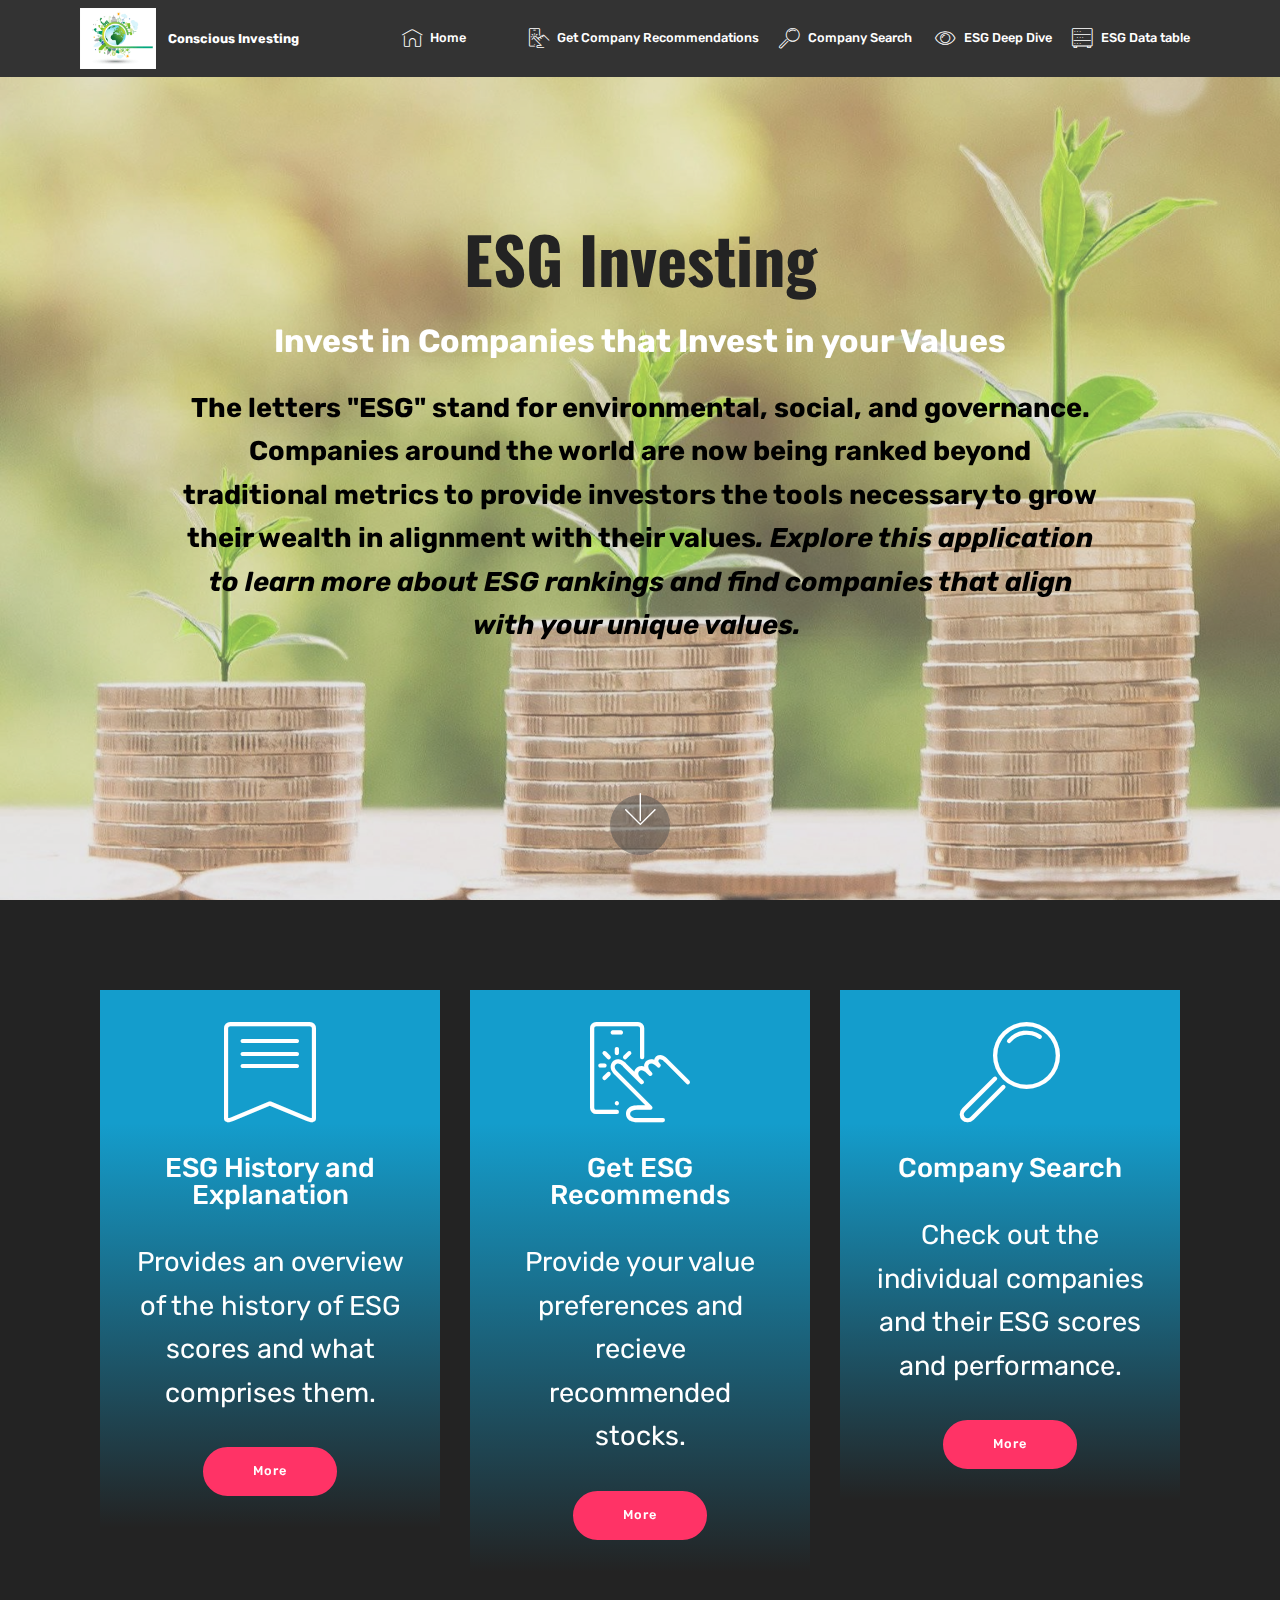
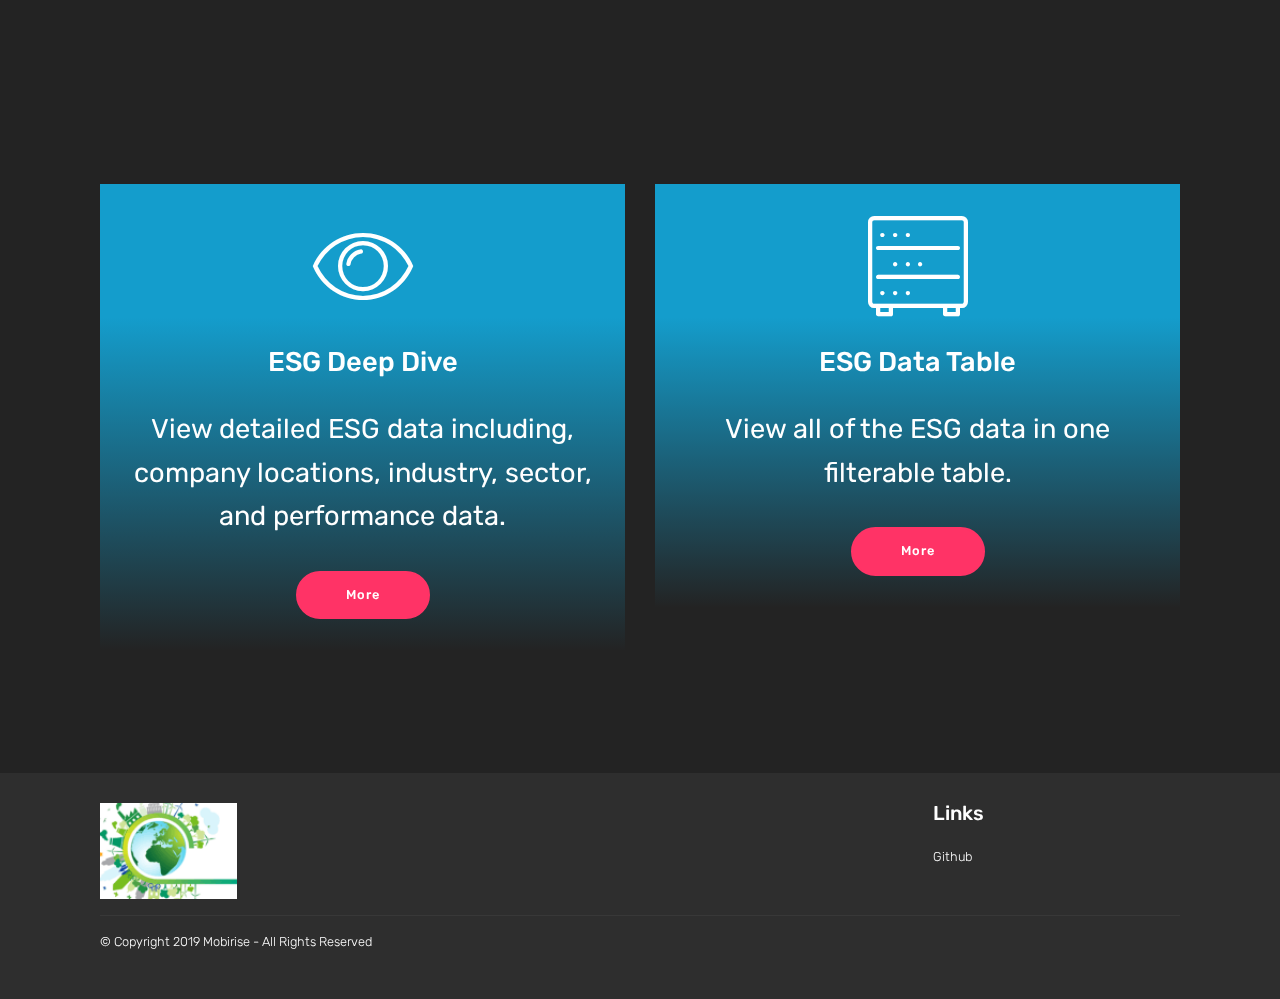
==== ESG/templates/index.html @ 61311f22 "Adding new basic structure for app" ====
<!DOCTYPE html>
<html  >
<head>
  <!-- Site made with Mobirise Website Builder v4.12.1, https://mobirise.com -->
  <meta charset="UTF-8">
  <meta http-equiv="X-UA-Compatible" content="IE=edge">
  <meta name="generator" content="Mobirise v4.12.1, mobirise.com">
  <meta name="viewport" content="width=device-width, initial-scale=1, minimum-scale=1">
  <link rel="shortcut icon" href="assets/images/landing-page-image-122x98.png" type="image/x-icon">
  <meta name="description" content="">
  
  <title>Home</title>
  <link rel="stylesheet" href="assets/web/assets/mobirise-icons/mobirise-icons.css">
  <link rel="stylesheet" href="assets/bootstrap/css/bootstrap.min.css">
  <link rel="stylesheet" href="assets/bootstrap/css/bootstrap-grid.min.css">
  <link rel="stylesheet" href="assets/bootstrap/css/bootstrap-reboot.min.css">
  <link rel="stylesheet" href="assets/socicon/css/styles.css">
  <link rel="stylesheet" href="assets/tether/tether.min.css">
  <link rel="stylesheet" href="assets/dropdown/css/style.css">
  <link rel="stylesheet" href="assets/theme/css/style.css">
  <link rel="preload" as="style" href="assets/mobirise/css/mbr-additional.css"><link rel="stylesheet" href="assets/mobirise/css/mbr-additional.css" type="text/css">
  
  
  
</head>
<body>
  <section class="menu cid-qTkzRZLJNu" once="menu" id="menu1-0">

    

    <nav class="navbar navbar-expand beta-menu navbar-dropdown align-items-center navbar-fixed-top navbar-toggleable-sm">
        <button class="navbar-toggler navbar-toggler-right" type="button" data-toggle="collapse" data-target="#navbarSupportedContent" aria-controls="navbarSupportedContent" aria-expanded="false" aria-label="Toggle navigation">
            <div class="hamburger">
                <span></span>
                <span></span>
                <span></span>
                <span></span>
            </div>
        </button>
        <div class="menu-logo">
            <div class="navbar-brand">
                <span class="navbar-logo">
                    <a href="https://mobirise.com">
                         <img src="assets/images/landing-page-image-122x98.png" alt="Mobirise" title="" style="height: 3.8rem;">
                    </a>
                </span>
                <span class="navbar-caption-wrap"><a class="navbar-caption text-white display-4" href="https://mobirise.com">Conscious Investing</a></span>
            </div>
        </div>
        <div class="collapse navbar-collapse" id="navbarSupportedContent">
            <ul class="navbar-nav nav-dropdown nav-right" data-app-modern-menu="true"><li class="nav-item">
                    <a class="nav-link link text-white display-4" href="https://mobirise.com">
                        </a>
                </li><li class="nav-item"><a class="nav-link link text-white display-4" href="https://mobirise.com">
                        </a></li>
                <li class="nav-item"><a class="nav-link link text-white display-4" href="https://mobirise.com"><span class="mbri-home mbr-iconfont mbr-iconfont-btn"></span>
                        Home</a></li><li class="nav-item"><a class="nav-link link text-white display-4" href="https://mobirise.com"></a></li><li class="nav-item"><a class="nav-link link text-white display-4" href="https://mobirise.com">
                        </a></li><li class="nav-item"><a class="nav-link link text-white display-4" href="https://mobirise.com"><span class="mbri-touch mbr-iconfont mbr-iconfont-btn"></span>
                        Get Company Recommendations</a></li><li class="nav-item"><a class="nav-link link text-white display-4" href="https://mobirise.com"><span class="mbri-search mbr-iconfont mbr-iconfont-btn"></span>
                        Company Search&nbsp;</a></li><li class="nav-item"><a class="nav-link link text-white display-4" href="https://mobirise.com"><span class="mbri-preview mbr-iconfont mbr-iconfont-btn"></span>
                        ESG Deep Dive</a></li><li class="nav-item"><a class="nav-link link text-white display-4" href="https://mobirise.com"><span class="mbri-database mbr-iconfont mbr-iconfont-btn"></span>
                        ESG Data table</a></li></ul>
            
        </div>
    </nav>
</section>

<section class="engine"><a href="https://mobirise.info/t">free amp template</a></section><section class="cid-qTkA127IK8 mbr-fullscreen mbr-parallax-background" id="header2-1">

    

    <div class="mbr-overlay" style="opacity: 0.4; background-color: rgb(193, 193, 193);"></div>

    <div class="container align-center">
        <div class="row justify-content-md-center">
            <div class="mbr-white col-md-10">
                <h1 class="mbr-section-title mbr-bold pb-3 mbr-fonts-style display-1">ESG Investing<br></h1>
                <h3 class="mbr-section-subtitle align-center mbr-light pb-3 mbr-fonts-style display-2"><strong>Invest in Companies that Invest in your Values</strong><br></h3>
                <p class="mbr-text pb-3 mbr-fonts-style display-7"><strong>
                    The letters "ESG" stand for environmental, social, and governance. Companies around the world are now being ranked beyond traditional metrics to provide investors the tools necessary to grow their wealth in alignment with their values<em>. Explore this application to learn more about ESG rankings and find companies that align with your unique values.&nbsp;</em></strong></p>
                
            </div>
        </div>
    </div>
    <div class="mbr-arrow hidden-sm-down" aria-hidden="true">
        <a href="#next">
            <i class="mbri-down mbr-iconfont"></i>
        </a>
    </div>
</section>

<section class="features8 cid-rR0bzGDFkT" id="features8-5">

    

    

    <div class="container">
        <div class="media-container-row">

            <div class="card  col-12 col-md-6 col-lg-4">
                <div class="card-img">
                    <span class="mbr-iconfont mbri-bookmark"></span>
                </div>
                <div class="card-box align-center">
                    <h4 class="card-title mbr-fonts-style display-7">
                        ESG History and Explanation</h4>
                    <p class="mbr-text mbr-fonts-style display-7">Provides an overview of the history of ESG scores and what comprises them.</p>
                    <div class="mbr-section-btn text-center">
                        <a href="https://mobirise.co" class="btn btn-secondary display-4">
                            More
                        </a>
                    </div>
                </div>
            </div>

            <div class="card  col-12 col-md-6 col-lg-4">
                <div class="card-img">
                    <span class="mbri-touch mbr-iconfont"></span>
                </div>
                <div class="card-box align-center">
                    <h4 class="card-title mbr-fonts-style display-7">Get ESG Recommends</h4>
                    <p class="mbr-text mbr-fonts-style display-7">Provide your value preferences and recieve recommended stocks.
                    </p>
                    <div class="mbr-section-btn text-center">
                        <a href="https://mobirise.co" class="btn btn-secondary display-4">
                            More
                        </a>
                    </div>
                </div>
            </div>

            <div class="card  col-12 col-md-6 col-lg-4">
                <div class="card-img">
                    <span class="mbr-iconfont mbri-search"></span>
                </div>
                <div class="card-box align-center">
                    <h4 class="card-title mbr-fonts-style display-7">Company Search</h4>
                    <p class="mbr-text mbr-fonts-style display-7">
                       Check out the individual companies and their ESG scores and performance.</p>
                    <div class="mbr-section-btn text-center">
                        <a href="https://mobirise.co" class="btn btn-secondary display-4">
                            More
                        </a>
                    </div>
                </div>
            </div>

            
        </div>
    </div>
</section>

<section class="features8 cid-rR0l9aIfh6" id="features8-6">

    

    

    <div class="container">
        <div class="media-container-row">

            <div class="card  col-12 col-md-6">
                <div class="card-img">
                    <span class="mbr-iconfont mbri-preview"></span>
                </div>
                <div class="card-box align-center">
                    <h4 class="card-title mbr-fonts-style display-7">ESG Deep Dive</h4>
                    <p class="mbr-text mbr-fonts-style display-7">
                       View detailed ESG data including, company locations, industry, sector, and performance data.
                    </p>
                    <div class="mbr-section-btn text-center">
                        <a href="https://mobirise.co" class="btn btn-secondary display-4">
                            More
                        </a>
                    </div>
                </div>
            </div>

            <div class="card  col-12 col-md-6">
                <div class="card-img">
                    <span class="mbr-iconfont mbri-database"></span>
                </div>
                <div class="card-box align-center">
                    <h4 class="card-title mbr-fonts-style display-7">
                        ESG Data Table</h4>
                    <p class="mbr-text mbr-fonts-style display-7">
                       View all of the ESG data in one filterable table.</p>
                    <div class="mbr-section-btn text-center">
                        <a href="https://mobirise.co" class="btn btn-secondary display-4">
                            More
                        </a>
                    </div>
                </div>
            </div>

            

            
        </div>
    </div>
</section>

<section class="cid-rRKL8sFNbA" id="footer1-y">

    

    

    <div class="container">
        <div class="media-container-row content text-white">
            <div class="col-12 col-md-3">
                <div class="media-wrap">
                    <a href="https://mobirise.co/">
                        <img src="assets/images/landing-page-image-1-192x155.png" alt="Mobirise" title="">
                    </a>
                </div>
            </div>
            <div class="col-12 col-md-3 mbr-fonts-style display-7">
                <h5 class="pb-3"></h5>
                <p class="mbr-text"></p>
            </div>
            <div class="col-12 col-md-3 mbr-fonts-style display-7">
                <h5 class="pb-3"></h5>
                <p class="mbr-text"></p>
            </div>
            <div class="col-12 col-md-3 mbr-fonts-style display-4">
                <h5 class="pb-3">
                    Links
                </h5>
                <p class="mbr-text">Github<br></p>
            </div>
        </div>
        <div class="footer-lower">
            <div class="media-container-row">
                <div class="col-sm-12">
                    <hr>
                </div>
            </div>
            <div class="media-container-row mbr-white">
                <div class="col-sm-6 copyright">
                    <p class="mbr-text mbr-fonts-style display-4">
                        © Copyright 2019 Mobirise - All Rights Reserved
                    </p>
                </div>
                <div class="col-md-6">
                    
                </div>
            </div>
        </div>
    </div>
</section>


  <script src="assets/web/assets/jquery/jquery.min.js"></script>
  <script src="assets/popper/popper.min.js"></script>
  <script src="assets/bootstrap/js/bootstrap.min.js"></script>
  <script src="assets/tether/tether.min.js"></script>
  <script src="assets/dropdown/js/nav-dropdown.js"></script>
  <script src="assets/dropdown/js/navbar-dropdown.js"></script>
  <script src="assets/touchswipe/jquery.touch-swipe.min.js"></script>
  <script src="assets/parallax/jarallax.min.js"></script>
  <script src="assets/smoothscroll/smooth-scroll.js"></script>
  <script src="assets/theme/js/script.js"></script>
  
  
</body>
</html>
---- ESG/templates/assets/web/assets/mobirise-icons/mobirise-icons.css ----
@font-face {
  font-family: 'MobiriseIcons';
  src:  url('mobirise-icons.eot?spat4u');
  src:  url('mobirise-icons.eot?spat4u#iefix') format('embedded-opentype'),
    url('mobirise-icons.ttf?spat4u') format('truetype'),
    url('mobirise-icons.woff?spat4u') format('woff'),
    url('mobirise-icons.svg?spat4u#MobiriseIcons') format('svg');
  font-weight: normal;
  font-style: normal;
  font-display: swap;
}

[class^="mbri-"], [class*=" mbri-"] {
  /* use !important to prevent issues with browser extensions that change fonts */
  font-family: MobiriseIcons !important;
  speak: none;
  font-style: normal;
  font-weight: normal;
  font-variant: normal;
  text-transform: none;
  line-height: 1;

  /* Better Font Rendering =========== */
  -webkit-font-smoothing: antialiased;
  -moz-osx-font-smoothing: grayscale;
}

.mbri-add-submenu:before {
  content: "\e900";
}
.mbri-alert:before {
  content: "\e901";
}
.mbri-align-center:before {
  content: "\e902";
}
.mbri-align-justify:before {
  content: "\e903";
}
.mbri-align-left:before {
  content: "\e904";
}
.mbri-align-right:before {
  content: "\e905";
}
.mbri-android:before {
  content: "\e906";
}
.mbri-apple:before {
  content: "\e907";
}
.mbri-arrow-down:before {
  content: "\e908";
}
.mbri-arrow-next:before {
  content: "\e909";
}
.mbri-arrow-prev:before {
  content: "\e90a";
}
.mbri-arrow-up:before {
  content: "\e90b";
}
.mbri-bold:before {
  content: "\e90c";
}
.mbri-bookmark:before {
  content: "\e90d";
}
.mbri-bootstrap:before {
  content: "\e90e";
}
.mbri-briefcase:before {
  content: "\e90f";
}
.mbri-browse:before {
  content: "\e910";
}
.mbri-bulleted-list:before {
  content: "\e911";
}
.mbri-calendar:before {
  content: "\e912";
}
.mbri-camera:before {
  content: "\e913";
}
.mbri-cart-add:before {
  content: "\e914";
}
.mbri-cart-full:before {
  content: "\e915";
}
.mbri-cash:before {
  content: "\e916";
}
.mbri-change-style:before {
  content: "\e917";
}
.mbri-chat:before {
  content: "\e918";
}
.mbri-clock:before {
  content: "\e919";
}
.mbri-close:before {
  content: "\e91a";
}
.mbri-cloud:before {
  content: "\e91b";
}
.mbri-code:before {
  content: "\e91c";
}
.mbri-contact-form:before {
  content: "\e91d";
}
.mbri-credit-card:before {
  content: "\e91e";
}
.mbri-cursor-click:before {
  content: "\e91f";
}
.mbri-cust-feedback:before {
  content: "\e920";
}
.mbri-database:before {
  content: "\e921";
}
.mbri-delivery:before {
  content: "\e922";
}
.mbri-desktop:before {
  content: "\e923";
}
.mbri-devices:before {
  content: "\e924";
}
.mbri-down:before {
  content: "\e925";
}
.mbri-download:before {
  content: "\e989";
}
.mbri-drag-n-drop:before {
  content: "\e927";
}
.mbri-drag-n-drop2:before {
  content: "\e928";
}
.mbri-edit:before {
  content: "\e929";
}
.mbri-edit2:before {
  content: "\e92a";
}
.mbri-error:before {
  content: "\e92b";
}
.mbri-extension:before {
  content: "\e92c";
}
.mbri-features:before {
  content: "\e92d";
}
.mbri-file:before {
  content: "\e92e";
}
.mbri-flag:before {
  content: "\e92f";
}
.mbri-folder:before {
  content: "\e930";
}
.mbri-gift:before {
  content: "\e931";
}
.mbri-github:before {
  content: "\e932";
}
.mbri-globe:before {
  content: "\e933";
}
.mbri-globe-2:before {
  content: "\e934";
}
.mbri-growing-chart:before {
  content: "\e935";
}
.mbri-hearth:before {
  content: "\e936";
}
.mbri-help:before {
  content: "\e937";
}
.mbri-home:before {
  content: "\e938";
}
.mbri-hot-cup:before {
  content: "\e939";
}
.mbri-idea:before {
  content: "\e93a";
}
.mbri-image-gallery:before {
  content: "\e93b";
}
.mbri-image-slider:before {
  content: "\e93c";
}
.mbri-info:before {
  content: "\e93d";
}
.mbri-italic:before {
  content: "\e93e";
}
.mbri-key:before {
  content: "\e93f";
}
.mbri-laptop:before {
  content: "\e940";
}
.mbri-layers:before {
  content: "\e941";
}
.mbri-left-right:before {
  content: "\e942";
}
.mbri-left:before {
  content: "\e943";
}
.mbri-letter:before {
  content: "\e944";
}
.mbri-like:before {
  content: "\e945";
}
.mbri-link:before {
  content: "\e946";
}
.mbri-lock:before {
  content: "\e947";
}
.mbri-login:before {
  content: "\e948";
}
.mbri-logout:before {
  content: "\e949";
}
.mbri-magic-stick:before {
  content: "\e94a";
}
.mbri-map-pin:before {
  content: "\e94b";
}
.mbri-menu:before {
  content: "\e94c";
}
.mbri-mobile:before {
  content: "\e94d";
}
.mbri-mobile2:before {
  content: "\e94e";
}
.mbri-mobirise:before {
  content: "\e94f";
}
.mbri-more-horizontal:before {
  content: "\e950";
}
.mbri-more-vertical:before {
  content: "\e951";
}
.mbri-music:before {
  content: "\e952";
}
.mbri-new-file:before {
  content: "\e953";
}
.mbri-numbered-list:before {
  content: "\e954";
}
.mbri-opened-folder:before {
  content: "\e955";
}
.mbri-pages:before {
  content: "\e956";
}
.mbri-paper-plane:before {
  content: "\e957";
}
.mbri-paperclip:before {
  content: "\e958";
}
.mbri-photo:before {
  content: "\e959";
}
.mbri-photos:before {
  content: "\e95a";
}
.mbri-pin:before {
  content: "\e95b";
}
.mbri-play:before {
  content: "\e95c";
}
.mbri-plus:before {
  content: "\e95d";
}
.mbri-preview:before {
  content: "\e95e";
}
.mbri-print:before {
  content: "\e95f";
}
.mbri-protect:before {
  content: "\e960";
}
.mbri-question:before {
  content: "\e961";
}
.mbri-quote-left:before {
  content: "\e962";
}
.mbri-quote-right:before {
  content: "\e963";
}
.mbri-refresh:before {
  content: "\e964";
}
.mbri-responsive:before {
  content: "\e965";
}
.mbri-right:before {
  content: "\e966";
}
.mbri-rocket:before {
  content: "\e967";
}
.mbri-sad-face:before {
  content: "\e968";
}
.mbri-sale:before {
  content: "\e969";
}
.mbri-save:before {
  content: "\e96a";
}
.mbri-search:before {
  content: "\e96b";
}
.mbri-setting:before {
  content: "\e96c";
}
.mbri-setting2:before {
  content: "\e96d";
}
.mbri-setting3:before {
  content: "\e96e";
}
.mbri-share:before {
  content: "\e96f";
}
.mbri-shopping-bag:before {
  content: "\e970";
}
.mbri-shopping-basket:before {
  content: "\e971";
}
.mbri-shopping-cart:before {
  content: "\e972";
}
.mbri-sites:before {
  content: "\e973";
}
.mbri-smile-face:before {
  content: "\e974";
}
.mbri-speed:before {
  content: "\e975";
}
.mbri-star:before {
  content: "\e976";
}
.mbri-success:before {
  content: "\e977";
}
.mbri-sun:before {
  content: "\e978";
}
.mbri-sun2:before {
  content: "\e979";
}
.mbri-tablet:before {
  content: "\e97a";
}
.mbri-tablet-vertical:before {
  content: "\e97b";
}
.mbri-target:before {
  content: "\e97c";
}
.mbri-timer:before {
  content: "\e97d";
}
.mbri-to-ftp:before {
  content: "\e97e";
}
.mbri-to-local-drive:before {
  content: "\e97f";
}
.mbri-touch-swipe:before {
  content: "\e980";
}
.mbri-touch:before {
  content: "\e981";
}
.mbri-trash:before {
  content: "\e982";
}
.mbri-underline:before {
  content: "\e983";
}
.mbri-unlink:before {
  content: "\e984";
}
.mbri-unlock:before {
  content: "\e985";
}
.mbri-up-down:before {
  content: "\e986";
}
.mbri-up:before {
  content: "\e987";
}
.mbri-update:before {
  content: "\e988";
}
.mbri-upload:before {
 content: "\e926"; 
}
.mbri-user:before {
  content: "\e98a";
}
.mbri-user2:before {
  content: "\e98b";
}
.mbri-users:before {
  content: "\e98c";
}
.mbri-video:before {
  content: "\e98d";
}
.mbri-video-play:before {
  content: "\e98e";
}
.mbri-watch:before {
  content: "\e98f";
}
.mbri-website-theme:before {
  content: "\e990";
}
.mbri-wifi:before {
  content: "\e991";
}
.mbri-windows:before {
  content: "\e992";
}
.mbri-zoom-out:before {
  content: "\e993";
}
.mbri-redo:before {
  content: "\e994";
}
.mbri-undo:before {
  content: "\e995";
}
---- ESG/templates/assets/socicon/css/styles.css ----
@charset "UTF-8";

@font-face {
  font-family: "socicon";
  src:url("../fonts/socicon.eot");
  src:url("../fonts/socicon.eot?#iefix") format("embedded-opentype"),
    url("../fonts/socicon.woff") format("woff"),
    url("../fonts/socicon.ttf") format("truetype"),
    url("../fonts/socicon.svg#socicon") format("svg");
  font-weight: normal;
  font-style: normal;
  font-display:swap;
}

[data-icon]:before {
  font-family: "socicon" !important;
  content: attr(data-icon);
  font-style: normal !important;
  font-weight: normal !important;
  font-variant: normal !important;
  text-transform: none !important;
  speak: none;
  line-height: 1;
  -webkit-font-smoothing: antialiased;
  -moz-osx-font-smoothing: grayscale;
}

[class^="socicon-"]:before,
[class*=" socicon-"]:before {
  font-family: "socicon" !important;
  font-style: normal !important;
  font-weight: normal !important;
  font-variant: normal !important;
  text-transform: none !important;
  speak: none;
  line-height: 1;
  -webkit-font-smoothing: antialiased;
  -moz-osx-font-smoothing: grayscale;
}

.socicon-modelmayhem:before {
  content: "\e000";
}
.socicon-mixcloud:before {
  content: "\e001";
}
.socicon-drupal:before {
  content: "\e002";
}
.socicon-swarm:before {
  content: "\e003";
}
.socicon-istock:before {
  content: "\e004";
}
.socicon-yammer:before {
  content: "\e005";
}
.socicon-ello:before {
  content: "\e006";
}
.socicon-stackoverflow:before {
  content: "\e007";
}
.socicon-persona:before {
  content: "\e008";
}
.socicon-triplej:before {
  content: "\e009";
}
.socicon-houzz:before {
  content: "\e00a";
}
.socicon-rss:before {
  content: "\e00b";
}
.socicon-paypal:before {
  content: "\e00c";
}
.socicon-odnoklassniki:before {
  content: "\e00d";
}
.socicon-airbnb:before {
  content: "\e00e";
}
.socicon-periscope:before {
  content: "\e00f";
}
.socicon-outlook:before {
  content: "\e010";
}
.socicon-coderwall:before {
  content: "\e011";
}
.socicon-tripadvisor:before {
  content: "\e012";
}
.socicon-appnet:before {
  content: "\e013";
}
.socicon-goodreads:before {
  content: "\e014";
}
.socicon-tripit:before {
  content: "\e015";
}
.socicon-lanyrd:before {
  content: "\e016";
}
.socicon-slideshare:before {
  content: "\e017";
}
.socicon-buffer:before {
  content: "\e018";
}
.socicon-disqus:before {
  content: "\e019";
}
.socicon-vkontakte:before {
  content: "\e01a";
}
.socicon-whatsapp:before {
  content: "\e01b";
}
.socicon-patreon:before {
  content: "\e01c";
}
.socicon-storehouse:before {
  content: "\e01d";
}
.socicon-pocket:before {
  content: "\e01e";
}
.socicon-mail:before {
  content: "\e01f";
}
.socicon-blogger:before {
  content: "\e020";
}
.socicon-technorati:before {
  content: "\e021";
}
.socicon-reddit:before {
  content: "\e022";
}
.socicon-dribbble:before {
  content: "\e023";
}
.socicon-stumbleupon:before {
  content: "\e024";
}
.socicon-digg:before {
  content: "\e025";
}
.socicon-envato:before {
  content: "\e026";
}
.socicon-behance:before {
  content: "\e027";
}
.socicon-delicious:before {
  content: "\e028";
}
.socicon-deviantart:before {
  content: "\e029";
}
.socicon-forrst:before {
  content: "\e02a";
}
.socicon-play:before {
  content: "\e02b";
}
.socicon-zerply:before {
  content: "\e02c";
}
.socicon-wikipedia:before {
  content: "\e02d";
}
.socicon-apple:before {
  content: "\e02e";
}
.socicon-flattr:before {
  content: "\e02f";
}
.socicon-github:before {
  content: "\e030";
}
.socicon-renren:before {
  content: "\e031";
}
.socicon-friendfeed:before {
  content: "\e032";
}
.socicon-newsvine:before {
  content: "\e033";
}
.socicon-identica:before {
  content: "\e034";
}
.socicon-bebo:before {
  content: "\e035";
}
.socicon-zynga:before {
  content: "\e036";
}
.socicon-steam:before {
  content: "\e037";
}
.socicon-xbox:before {
  content: "\e038";
}
.socicon-windows:before {
  content: "\e039";
}
.socicon-qq:before {
  content: "\e03a";
}
.socicon-douban:before {
  content: "\e03b";
}
.socicon-meetup:before {
  content: "\e03c";
}
.socicon-playstation:before {
  content: "\e03d";
}
.socicon-android:before {
  content: "\e03e";
}
.socicon-snapchat:before {
  content: "\e03f";
}
.socicon-twitter:before {
  content: "\e040";
}
.socicon-facebook:before {
  content: "\e041";
}
.socicon-googleplus:before {
  content: "\e042";
}
.socicon-pinterest:before {
  content: "\e043";
}
.socicon-foursquare:before {
  content: "\e044";
}
.socicon-yahoo:before {
  content: "\e045";
}
.socicon-skype:before {
  content: "\e046";
}
.socicon-yelp:before {
  content: "\e047";
}
.socicon-feedburner:before {
  content: "\e048";
}
.socicon-linkedin:before {
  content: "\e049";
}
.socicon-viadeo:before {
  content: "\e04a";
}
.socicon-xing:before {
  content: "\e04b";
}
.socicon-myspace:before {
  content: "\e04c";
}
.socicon-soundcloud:before {
  content: "\e04d";
}
.socicon-spotify:before {
  content: "\e04e";
}
.socicon-grooveshark:before {
  content: "\e04f";
}
.socicon-lastfm:before {
  content: "\e050";
}
.socicon-youtube:before {
  content: "\e051";
}
.socicon-vimeo:before {
  content: "\e052";
}
.socicon-dailymotion:before {
  content: "\e053";
}
.socicon-vine:before {
  content: "\e054";
}
.socicon-flickr:before {
  content: "\e055";
}
.socicon-500px:before {
  content: "\e056";
}
.socicon-wordpress:before {
  content: "\e058";
}
.socicon-tumblr:before {
  content: "\e059";
}
.socicon-twitch:before {
  content: "\e05a";
}
.socicon-8tracks:before {
  content: "\e05b";
}
.socicon-amazon:before {
  content: "\e05c";
}
.socicon-icq:before {
  content: "\e05d";
}
.socicon-smugmug:before {
  content: "\e05e";
}
.socicon-ravelry:before {
  content: "\e05f";
}
.socicon-weibo:before {
  content: "\e060";
}
.socicon-baidu:before {
  content: "\e061";
}
.socicon-angellist:before {
  content: "\e062";
}
.socicon-ebay:before {
  content: "\e063";
}
.socicon-imdb:before {
  content: "\e064";
}
.socicon-stayfriends:before {
  content: "\e065";
}
.socicon-residentadvisor:before {
  content: "\e066";
}
.socicon-google:before {
  content: "\e067";
}
.socicon-yandex:before {
  content: "\e068";
}
.socicon-sharethis:before {
  content: "\e069";
}
.socicon-bandcamp:before {
  content: "\e06a";
}
.socicon-itunes:before {
  content: "\e06b";
}
.socicon-deezer:before {
  content: "\e06c";
}
.socicon-telegram:before {
  content: "\e06e";
}
.socicon-openid:before {
  content: "\e06f";
}
.socicon-amplement:before {
  content: "\e070";
}
.socicon-viber:before {
  content: "\e071";
}
.socicon-zomato:before {
  content: "\e072";
}
.socicon-draugiem:before {
  content: "\e074";
}
.socicon-endomodo:before {
  content: "\e075";
}
.socicon-filmweb:before {
  content: "\e076";
}
.socicon-stackexchange:before {
  content: "\e077";
}
.socicon-wykop:before {
  content: "\e078";
}
.socicon-teamspeak:before {
  content: "\e079";
}
.socicon-teamviewer:before {
  content: "\e07a";
}
.socicon-ventrilo:before {
  content: "\e07b";
}
.socicon-younow:before {
  content: "\e07c";
}
.socicon-raidcall:before {
  content: "\e07d";
}
.socicon-mumble:before {
  content: "\e07e";
}
.socicon-medium:before {
  content: "\e06d";
}
.socicon-bebee:before {
  content: "\e07f";
}
.socicon-hitbox:before {
  content: "\e080";
}
.socicon-reverbnation:before {
  content: "\e081";
}
.socicon-formulr:before {
  content: "\e082";
}
.socicon-instagram:before {
  content: "\e057";
}
.socicon-battlenet:before {
  content: "\e083";
}
.socicon-chrome:before {
  content: "\e084";
}
.socicon-discord:before {
  content: "\e086";
}
.socicon-issuu:before {
  content: "\e087";
}
.socicon-macos:before {
  content: "\e088";
}
.socicon-firefox:before {
  content: "\e089";
}
.socicon-opera:before {
  content: "\e08d";
}
.socicon-keybase:before {
  content: "\e090";
}
.socicon-alliance:before {
  content: "\e091";
}
.socicon-livejournal:before {
  content: "\e092";
}
.socicon-googlephotos:before {
  content: "\e093";
}
.socicon-horde:before {
  content: "\e094";
}
.socicon-etsy:before {
  content: "\e095";
}
.socicon-zapier:before {
  content: "\e096";
}
.socicon-google-scholar:before {
  content: "\e097";
}
.socicon-researchgate:before {
  content: "\e098";
}
.socicon-wechat:before {
  content: "\e099";
}
.socicon-strava:before {
  content: "\e09a";
}
.socicon-line:before {
  content: "\e09b";
}
.socicon-lyft:before {
  content: "\e09c";
}
.socicon-uber:before {
  content: "\e09d";
}
.socicon-songkick:before {
  content: "\e09e";
}
.socicon-viewbug:before {
  content: "\e09f";
}
.socicon-googlegroups:before {
  content: "\e0a0";
}
.socicon-quora:before {
  content: "\e073";
}
.socicon-diablo:before {
  content: "\e085";
}
.socicon-blizzard:before {
  content: "\e0a1";
}
.socicon-hearthstone:before {
  content: "\e08b";
}
.socicon-heroes:before {
  content: "\e08a";
}
.socicon-overwatch:before {
  content: "\e08c";
}
.socicon-warcraft:before {
  content: "\e08e";
}
.socicon-starcraft:before {
  content: "\e08f";
}
.socicon-beam:before {
  content: "\e0a2";
}
.socicon-curse:before {
  content: "\e0a3";
}
.socicon-player:before {
  content: "\e0a4";
}
.socicon-streamjar:before {
  content: "\e0a5";
}
.socicon-nintendo:before {
  content: "\e0a6";
}
.socicon-hellocoton:before {
  content: "\e0a7";
}
---- ESG/templates/assets/dropdown/css/style.css ----
.navbar-dropdown {
  left: 0;
  padding: 0;
  position: absolute;
  right: 0;
  top: 0;
  transition: all 0.45s ease;
  z-index: 1030;
  background: #282828; }
  .navbar-dropdown .navbar-logo {
    margin-right: 0.8rem;
    transition: margin 0.3s ease-in-out;
    vertical-align: middle; }
    .navbar-dropdown .navbar-logo img {
      height: 3.125rem;
      transition: all 0.3s ease-in-out; }
    .navbar-dropdown .navbar-logo.mbr-iconfont {
      font-size: 3.125rem;
      line-height: 3.125rem; }
  .navbar-dropdown .navbar-caption {
    font-weight: 700;
    white-space: normal;
    vertical-align: -4px;
    line-height: 3.125rem !important; }
    .navbar-dropdown .navbar-caption, .navbar-dropdown .navbar-caption:hover {
      color: inherit;
      text-decoration: none; }
  .navbar-dropdown .mbr-iconfont + .navbar-caption {
    vertical-align: -1px; }
  .navbar-dropdown.navbar-fixed-top {
    position: fixed; }
  .navbar-dropdown .navbar-brand span {
    vertical-align: -4px; }
  .navbar-dropdown.bg-color.transparent {
    background: none; }
  .navbar-dropdown.navbar-short .navbar-brand {
    padding: 0.625rem 0; }
    .navbar-dropdown.navbar-short .navbar-brand span {
      vertical-align: -1px; }
  .navbar-dropdown.navbar-short .navbar-caption {
    line-height: 2.375rem !important;
    vertical-align: -2px; }
  .navbar-dropdown.navbar-short .navbar-logo {
    margin-right: 0.5rem; }
    .navbar-dropdown.navbar-short .navbar-logo img {
      height: 2.375rem; }
    .navbar-dropdown.navbar-short .navbar-logo.mbr-iconfont {
      font-size: 2.375rem;
      line-height: 2.375rem; }
  .navbar-dropdown.navbar-short .mbr-table-cell {
    height: 3.625rem; }
  .navbar-dropdown .navbar-close {
    left: 0.6875rem;
    position: fixed;
    top: 0.75rem;
    z-index: 1000; }
  .navbar-dropdown .hamburger-icon {
    content: "";
    display: inline-block;
    vertical-align: middle;
    width: 16px;
    -webkit-box-shadow: 0 -6px 0 1px #282828,0 0 0 1px #282828,0 6px 0 1px #282828;
    -moz-box-shadow: 0 -6px 0 1px #282828,0 0 0 1px #282828,0 6px 0 1px #282828;
    box-shadow: 0 -6px 0 1px #282828,0 0 0 1px #282828,0 6px 0 1px #282828; }

.dropdown-menu .dropdown-toggle[data-toggle="dropdown-submenu"]::after {
  border-bottom: 0.35em solid transparent;
  border-left: 0.35em solid;
  border-right: 0;
  border-top: 0.35em solid transparent;
  margin-left: 0.3rem; }

.dropdown-menu .dropdown-item:focus {
  outline: 0; }

.nav-dropdown {
  font-size: 0.75rem;
  font-weight: 500;
  height: auto !important; }
  .nav-dropdown .nav-btn {
    padding-left: 1rem; }
  .nav-dropdown .link {
    margin: .667em 1.667em;
    font-weight: 500;
    padding: 0;
    transition: color .2s ease-in-out; }
    .nav-dropdown .link.dropdown-toggle {
      margin-right: 2.583em; }
      .nav-dropdown .link.dropdown-toggle::after {
        margin-left: .25rem;
        border-top: 0.35em solid;
        border-right: 0.35em solid transparent;
        border-left: 0.35em solid transparent;
        border-bottom: 0; }
      .nav-dropdown .link.dropdown-toggle[aria-expanded="true"] {
        margin: 0;
        padding: 0.667em 3.263em  0.667em 1.667em; }
  .nav-dropdown .link::after,
  .nav-dropdown .dropdown-item::after {
    color: inherit; }
  .nav-dropdown .btn {
    font-size: 0.75rem;
    font-weight: 700;
    letter-spacing: 0;
    margin-bottom: 0;
    padding-left: 1.25rem;
    padding-right: 1.25rem; }
  .nav-dropdown .dropdown-menu {
    border-radius: 0;
    border: 0;
    left: 0;
    margin: 0;
    padding-bottom: 1.25rem;
    padding-top: 1.25rem;
    position: relative; }
  .nav-dropdown .dropdown-submenu {
    margin-left: 0.125rem;
    top: 0; }
  .nav-dropdown .dropdown-item {
    font-weight: 500;
    line-height: 2;
    padding: 0.3846em 4.615em 0.3846em 1.5385em;
    position: relative;
    transition: color .2s ease-in-out, background-color .2s ease-in-out; }
    .nav-dropdown .dropdown-item::after {
      margin-top: -0.3077em;
      position: absolute;
      right: 1.1538em;
      top: 50%; }
    .nav-dropdown .dropdown-item:focus, .nav-dropdown .dropdown-item:hover {
      background: none; }

@media (max-width: 767px) {
  .nav-dropdown.navbar-toggleable-sm {
    bottom: 0;
    display: none;
    left: 0;
    overflow-x: hidden;
    position: fixed;
    top: 0;
    transform: translateX(-100%);
    -ms-transform: translateX(-100%);
    -webkit-transform: translateX(-100%);
    width: 18.75rem;
    z-index: 999; } }
.nav-dropdown.navbar-toggleable-xl {
  bottom: 0;
  display: none;
  left: 0;
  overflow-x: hidden;
  position: fixed;
  top: 0;
  transform: translateX(-100%);
  -ms-transform: translateX(-100%);
  -webkit-transform: translateX(-100%);
  width: 18.75rem;
  z-index: 999; }

.nav-dropdown-sm {
  display: block !important;
  overflow-x: hidden;
  overflow: auto;
  padding-top: 3.875rem; }
  .nav-dropdown-sm::after {
    content: "";
    display: block;
    height: 3rem;
    width: 100%; }
  .nav-dropdown-sm.collapse.in ~ .navbar-close {
    display: block !important; }
  .nav-dropdown-sm.collapsing, .nav-dropdown-sm.collapse.in {
    transform: translateX(0);
    -ms-transform: translateX(0);
    -webkit-transform: translateX(0);
    transition: all 0.25s ease-out;
    -webkit-transition: all 0.25s ease-out;
    background: #282828; }
  .nav-dropdown-sm.collapsing[aria-expanded="false"] {
    transform: translateX(-100%);
    -ms-transform: translateX(-100%);
    -webkit-transform: translateX(-100%); }
  .nav-dropdown-sm .nav-item {
    display: block;
    margin-left: 0 !important;
    padding-left: 0; }
  .nav-dropdown-sm .link,
  .nav-dropdown-sm .dropdown-item {
    border-top: 1px dotted rgba(255, 255, 255, 0.1);
    font-size: 0.8125rem;
    line-height: 1.6;
    margin: 0 !important;
    padding: 0.875rem 2.4rem 0.875rem 1.5625rem !important;
    position: relative;
    white-space: normal; }
    .nav-dropdown-sm .link:focus, .nav-dropdown-sm .link:hover,
    .nav-dropdown-sm .dropdown-item:focus,
    .nav-dropdown-sm .dropdown-item:hover {
      background: rgba(0, 0, 0, 0.2) !important;
      color: #c0a375; }
  .nav-dropdown-sm .nav-btn {
    position: relative;
    padding: 1.5625rem 1.5625rem 0 1.5625rem; }
    .nav-dropdown-sm .nav-btn::before {
      border-top: 1px dotted rgba(255, 255, 255, 0.1);
      content: "";
      left: 0;
      position: absolute;
      top: 0;
      width: 100%; }
    .nav-dropdown-sm .nav-btn + .nav-btn {
      padding-top: 0.625rem; }
      .nav-dropdown-sm .nav-btn + .nav-btn::before {
        display: none; }
  .nav-dropdown-sm .btn {
    padding: 0.625rem 0; }
  .nav-dropdown-sm .dropdown-toggle[data-toggle="dropdown-submenu"]::after {
    margin-left: .25rem;
    border-top: 0.35em solid;
    border-right: 0.35em solid transparent;
    border-left: 0.35em solid transparent;
    border-bottom: 0; }
  .nav-dropdown-sm .dropdown-toggle[data-toggle="dropdown-submenu"][aria-expanded="true"]::after {
    border-top: 0;
    border-right: 0.35em solid transparent;
    border-left: 0.35em solid transparent;
    border-bottom: 0.35em solid; }
  .nav-dropdown-sm .dropdown-menu {
    margin: 0;
    padding: 0;
    position: relative;
    top: 0;
    left: 0;
    width: 100%;
    border: 0;
    float: none;
    border-radius: 0;
    background: none; }
  .nav-dropdown-sm .dropdown-submenu {
    left: 100%;
    margin-left: 0.125rem;
    margin-top: -1.25rem;
    top: 0; }

.navbar-toggleable-sm .nav-dropdown .dropdown-menu {
  position: absolute; }

.navbar-toggleable-sm .nav-dropdown .dropdown-submenu {
  left: 100%;
  margin-left: 0.125rem;
  margin-top: -1.25rem;
  top: 0; }

.navbar-toggleable-sm.opened .nav-dropdown .dropdown-menu {
  position: relative; }

.navbar-toggleable-sm.opened .nav-dropdown .dropdown-submenu {
  left: 0;
  margin-left: 00rem;
  margin-top: 0rem;
  top: 0; }

.is-builder .nav-dropdown.collapsing {
  transition: none !important; }

/*# sourceMappingURL=style.css.map */
---- ESG/templates/assets/theme/css/style.css ----
/*!
 * Mobirise v4 theme (https://mobirise.com/)
 * Copyright 2017 Mobirise
 */
section {
  background-color: #eeeeee; }

body {
  font-style: normal;
  line-height: 1.5; }

section,
.container,
.container-fluid {
  position: relative;
  word-wrap: break-word; }

a.mbr-iconfont:hover {
  text-decoration: none; }

.article .lead p,
.article .lead ul,
.article .lead ol,
.article .lead pre,
.article .lead blockquote {
  margin-bottom: 0; }

ul,
ol,
pre,
blockquote {
  margin-bottom: 2.3125rem; }

pre {
  background: #f4f4f4;
  padding: 10px 24px;
  white-space: pre-wrap; }

.inactive {
  -webkit-user-select: none;
  -moz-user-select: none;
  -ms-user-select: none;
  user-select: none;
  pointer-events: none;
  -webkit-user-drag: none;
  user-drag: none; }

.mbr-section__comments .row {
  justify-content: center;
  -webkit-justify-content: center; }

a {
  font-style: normal;
  font-weight: 400;
  cursor: pointer; }
  a, a:hover {
    text-decoration: none; }

figure {
  margin-bottom: 0; }

body {
  color: #232323; }

h1,
h2,
h3,
h4,
h5,
h6,
.h1,
.h2,
.h3,
.h4,
.h5,
.h6,
.display-1,
.display-2,
.display-3,
.display-4 {
  line-height: 1;
  word-break: break-word;
  word-wrap: break-word; }

.mbr-section-title {
  font-style: normal;
  line-height: 1.2; }

.mbr-section-subtitle {
  line-height: 1.3; }

.mbr-text {
  font-style: normal;
  line-height: 1.6; }

b,
strong {
  font-weight: bold; }

blockquote {
  padding: 10px 0 10px 20px;
  position: relative;
  border-left: 2px solid;
  border-color: #ff3366; }

input:-webkit-autofill, input:-webkit-autofill:hover, input:-webkit-autofill:focus, input:-webkit-autofill:active {
  transition-delay: 9999s;
  transition-property: background-color, color; }

textarea[type='hidden'] {
  display: none; }

body {
  position: relative; }

section {
  background-position: 50% 50%;
  background-repeat: no-repeat;
  background-size: cover; }
  section .mbr-background-video,
  section .mbr-background-video-preview {
    position: absolute;
    bottom: 0;
    left: 0;
    right: 0;
    top: 0; }

.hidden {
  visibility: hidden; }

.mbr-z-index20 {
  z-index: 20; }

/*! Base colors */
.mbr-white {
  color: #ffffff; }

.mbr-black {
  color: #000000; }

.mbr-bg-white {
  background-color: #ffffff; }

.mbr-bg-black {
  background-color: #000000; }

/*! Text-aligns */
.align-left {
  text-align: left; }

.align-center {
  text-align: center; }

.align-right {
  text-align: right; }

@media (max-width: 767px) {
  .align-left,
  .align-center,
  .align-right,
  .mbr-section-btn,
  .mbr-section-title {
    text-align: center; } }
/*! Font-weight  */
.mbr-light {
  font-weight: 300; }

.mbr-regular {
  font-weight: 400; }

.mbr-semibold {
  font-weight: 500; }

.mbr-bold {
  font-weight: 700; }

/*! Media  */
.media-size-item {
  -webkit-flex: 1 1 auto;
  -moz-flex: 1 1 auto;
  -ms-flex: 1 1 auto;
  -o-flex: 1 1 auto;
  flex: 1 1 auto; }

.media-content {
  -webkit-flex-basis: 100%;
  flex-basis: 100%; }

.media-container-row {
  display: -ms-flexbox;
  display: -webkit-flex;
  display: flex;
  -webkit-flex-direction: row;
  -ms-flex-direction: row;
  flex-direction: row;
  -webkit-flex-wrap: wrap;
  -ms-flex-wrap: wrap;
  flex-wrap: wrap;
  -webkit-justify-content: center;
  -ms-flex-pack: center;
  justify-content: center;
  -webkit-align-content: center;
  -ms-flex-line-pack: center;
  align-content: center;
  -webkit-align-items: start;
  -ms-flex-align: start;
  align-items: start; }
  .media-container-row .media-size-item {
    width: 400px; }

.media-container-column {
  display: -ms-flexbox;
  display: -webkit-flex;
  display: flex;
  -webkit-flex-direction: column;
  -ms-flex-direction: column;
  flex-direction: column;
  -webkit-flex-wrap: wrap;
  -ms-flex-wrap: wrap;
  flex-wrap: wrap;
  -webkit-justify-content: center;
  -ms-flex-pack: center;
  justify-content: center;
  -webkit-align-content: center;
  -ms-flex-line-pack: center;
  align-content: center;
  -webkit-align-items: stretch;
  -ms-flex-align: stretch;
  align-items: stretch; }
  .media-container-column > * {
    width: 100%; }

@media (min-width: 992px) {
  .media-container-row {
    -webkit-flex-wrap: nowrap;
    -ms-flex-wrap: nowrap;
    flex-wrap: nowrap; } }
figure {
  overflow: hidden; }

figure[mbr-media-size] {
  transition: width 0.1s; }

.mbr-figure img,
.mbr-figure iframe {
  display: block;
  width: 100%; }

.card {
  background-color: transparent;
  border: none; }

.card-box {
  width: 100%; }

.card-img {
  text-align: center;
  flex-shrink: 0;
  -webkit-flex-shrink: 0; }

.media {
  max-width: 100%;
  margin: 0 auto; }

.mbr-figure {
  -ms-flex-item-align: center;
  -ms-grid-row-align: center;
  -webkit-align-self: center;
  align-self: center; }

.media-container > div {
  max-width: 100%; }

.mbr-figure img,
.card-img img {
  width: 100%; }

@media (max-width: 991px) {
  .media-size-item {
    width: auto !important; }

  .media {
    width: auto; }

  .mbr-figure {
    width: 100% !important; } }
/*! Buttons */
.btn {
  font-weight: 500;
  border-width: 2px;
  font-style: normal;
  letter-spacing: 1px;
  margin: .4rem .8rem;
  white-space: normal;
  -webkit-transition: all .3s ease-in-out;
  -moz-transition: all .3s ease-in-out;
  transition: all .3s ease-in-out;
  display: inline-flex;
  align-items: center;
  justify-content: center;
  word-break: break-word;
  -webkit-align-items: center;
  -webkit-justify-content: center;
  display: -webkit-inline-flex; }

.btn-sm {
  font-weight: 500;
  letter-spacing: 1px;
  -webkit-transition: all .3s ease-in-out;
  -moz-transition: all .3s ease-in-out;
  transition: all .3s ease-in-out; }

.btn-md {
  font-weight: 500;
  letter-spacing: 1px;
  margin: .4rem .8rem !important;
  -webkit-transition: all .3s ease-in-out;
  -moz-transition: all .3s ease-in-out;
  transition: all .3s ease-in-out; }

.btn-lg {
  font-weight: 500;
  letter-spacing: 1px;
  margin: .4rem .8rem !important;
  -webkit-transition: all .3s ease-in-out;
  -moz-transition: all .3s ease-in-out;
  transition: all .3s ease-in-out; }

.mbr-section-btn {
  margin-left: -0.25rem;
  margin-right: -0.25rem;
  font-size: 0; }

nav .mbr-section-btn {
  margin-left: 0rem;
  margin-right: 0rem; }

.btn-form {
  border-radius: 0; }
  .btn-form:hover {
    cursor: pointer; }

/*! Btn icon margin */
.btn .mbr-iconfont,
.btn.btn-sm .mbr-iconfont {
  cursor: pointer;
  margin-right: 0.5rem; }

.btn.btn-md .mbr-iconfont,
.btn.btn-md .mbr-iconfont {
  margin-right: 0.8rem; }

.mbr-regular {
  font-weight: 400; }

.mbr-semibold {
  font-weight: 500; }

.mbr-bold {
  font-weight: 700; }

[type='submit'] {
  -webkit-appearance: none; }

/*! Full-screen */
.mbr-fullscreen .mbr-overlay {
  min-height: 100vh; }

.mbr-fullscreen {
  display: flex;
  display: -webkit-flex;
  display: -moz-flex;
  display: -ms-flex;
  display: -o-flex;
  align-items: center;
  -webkit-align-items: center;
  min-height: 100vh;
  padding-top: 3rem;
  padding-bottom: 3rem; }

/*! Map */
.map {
  height: 25rem;
  position: relative; }
  .map iframe {
    width: 100%;
    height: 100%; }

.mbr-overlay {
  background-color: #000;
  bottom: 0;
  left: 0;
  opacity: .5;
  position: absolute;
  right: 0;
  top: 0;
  z-index: 0;
  pointer-events: none; }

/* Form */
blockquote {
  font-style: italic;
  padding: 10px 0 10px 20px;
  font-size: 1.09rem;
  position: relative;
  border-width: 3px; }

.form-control {
  background-color: #f5f5f5;
  box-shadow: none;
  color: #565656;
  line-height: 1.43;
  min-height: 3.5em;
  padding: 1.07em .5em; }
  .form-control, .form-control:focus {
    border: 1px solid #e8e8e8; }
  .form-active .form-control:invalid {
    border-color: red; }

.form-control-label {
  position: relative;
  cursor: pointer;
  margin-bottom: .357em;
  padding: 0; }

.alert {
  color: #ffffff;
  border-radius: 0;
  border: 0;
  font-size: .875rem;
  line-height: 1.5;
  margin-bottom: 1.875rem;
  padding: 1.25rem;
  position: relative; }
  .alert.alert-form::after {
    background-color: inherit;
    bottom: -7px;
    content: "";
    display: block;
    height: 14px;
    left: 50%;
    margin-left: -7px;
    position: absolute;
    transform: rotate(45deg);
    width: 14px;
    -webkit-transform: rotate(45deg); }

.form-asterisk {
  font-family: initial;
  position: absolute;
  top: -2px;
  font-weight: normal; }

/*! Scroll to top arrow */
#scrollToTop a i:before {
  content: '';
  position: absolute;
  height: 40%;
  top: 25%;
  background: #fff;
  width: 2px;
  left: calc(50% - 1px); }
#scrollToTop a i:after {
  content: '';
  position: absolute;
  display: block;
  border-top: 2px solid #fff;
  border-right: 2px solid #fff;
  width: 40%;
  height: 40%;
  left: 30%;
  bottom: 30%;
  transform: rotate(135deg);
  -webkit-transform: rotate(135deg); }

.mbr-arrow-up {
  bottom: 25px;
  right: 90px;
  position: fixed;
  text-align: right;
  z-index: 5000;
  color: #ffffff;
  font-size: 32px;
  transform: rotate(180deg);
  -webkit-transform: rotate(180deg); }

.mbr-arrow-up a {
  background: rgba(0, 0, 0, 0.2);
  border-radius: 3px;
  color: #fff;
  display: inline-block;
  height: 60px;
  width: 60px;
  outline-style: none !important;
  position: relative;
  text-decoration: none;
  transition: all 0.3s ease-in-out;
  cursor: pointer;
  text-align: center; }
  .mbr-arrow-up a:hover {
    background-color: rgba(0, 0, 0, 0.4); }
  .mbr-arrow-up a i {
    line-height: 60px; }

.mbr-arrow-up-icon {
  display: block;
  color: #fff; }

.mbr-arrow-up-icon::before {
  content: '\203a';
  display: inline-block;
  font-family: serif;
  font-size: 32px;
  line-height: 1;
  font-style: normal;
  position: relative;
  top: 6px;
  left: -4px;
  -webkit-transform: rotate(-90deg);
  transform: rotate(-90deg); }

/*! Arrow Down */
.mbr-arrow {
  position: absolute;
  bottom: 45px;
  left: 50%;
  width: 60px;
  height: 60px;
  cursor: pointer;
  background-color: rgba(80, 80, 80, 0.5);
  border-radius: 50%;
  -webkit-transform: translateX(-50%);
  transform: translateX(-50%); }
  .mbr-arrow > a {
    display: inline-block;
    text-decoration: none;
    outline-style: none;
    -webkit-animation: arrowdown 1.7s ease-in-out infinite;
    animation: arrowdown 1.7s ease-in-out infinite; }
    .mbr-arrow > a > i {
      position: absolute;
      top: -2px;
      left: 15px;
      font-size: 2rem; }

@keyframes arrowdown {
  0% {
    transform: translateY(0px);
    -webkit-transform: translateY(0px); }
  50% {
    transform: translateY(-5px);
    -webkit-transform: translateY(-5px); }
  100% {
    transform: translateY(0px);
    -webkit-transform: translateY(0px); } }
@-webkit-keyframes arrowdown {
  0% {
    transform: translateY(0px);
    -webkit-transform: translateY(0px); }
  50% {
    transform: translateY(-5px);
    -webkit-transform: translateY(-5px); }
  100% {
    transform: translateY(0px);
    -webkit-transform: translateY(0px); } }
@media (max-width: 500px) {
  .mbr-arrow-up {
    left: 50%;
    right: auto;
    transform: translateX(-50%) rotate(180deg);
    -webkit-transform: translateX(-50%) rotate(180deg); } }
/*Gradients animation*/
@keyframes gradient-animation {
  from {
    background-position: 0% 100%;
    animation-timing-function: ease-in-out; }
  to {
    background-position: 100% 0%;
    animation-timing-function: ease-in-out; } }
@-webkit-keyframes gradient-animation {
  from {
    background-position: 0% 100%;
    animation-timing-function: ease-in-out; }
  to {
    background-position: 100% 0%;
    animation-timing-function: ease-in-out; } }
.bg-gradient {
  background-size: 200% 200%;
  animation: gradient-animation 5s infinite alternate;
  -webkit-animation: gradient-animation 5s infinite alternate; }

.menu .navbar-brand {
  display: -webkit-flex; }
  .menu .navbar-brand span {
    display: flex;
    display: -webkit-flex; }
  .menu .navbar-brand .navbar-caption-wrap {
    display: -webkit-flex; }
  .menu .navbar-brand .navbar-logo img {
    display: -webkit-flex; }
@media (min-width: 768px) and (max-width: 1023px) {
  .menu .navbar-toggleable-sm .navbar-nav {
    display: -webkit-box;
    display: -webkit-flex;
    display: -ms-flexbox; } }
@media (max-width: 1023px) {
  .menu .navbar-collapse {
    max-height: 93.5vh; }
    .menu .navbar-collapse.show {
      overflow: auto; } }
@media (min-width: 1024px) {
  .menu .navbar-nav.nav-dropdown {
    display: -webkit-flex; }
  .menu .navbar-toggleable-sm .navbar-collapse {
    display: -webkit-flex !important; }
  .menu .collapsed .navbar-collapse {
    max-height: 93.5vh; }
    .menu .collapsed .navbar-collapse.show {
      overflow: auto; } }
@media (max-width: 767px) {
  .menu .navbar-collapse {
    max-height: 80vh; } }

/* Others*/
.note-check a[data-value=Rubik] {
  font-style: normal; }

.mbr-arrow a {
  color: #ffffff; }

@media (max-width: 767px) {
  .mbr-arrow {
    display: none; } }
.navbar {
  display: -webkit-flex;
  -webkit-flex-wrap: wrap;
  -webkit-align-items: center;
  -webkit-justify-content: space-between; }

.navbar-collapse {
  -webkit-flex-basis: 100%;
  -webkit-flex-grow: 1;
  -webkit-align-items: center; }

.nav-dropdown .link {
  padding: 0.667em 1.667em !important;
  margin: 0 !important; }

.nav {
  display: -webkit-flex;
  -webkit-flex-wrap: wrap; }

.row {
  display: -webkit-flex;
  -webkit-flex-wrap: wrap; }

.justify-content-center {
  -webkit-justify-content: center; }

.form-inline {
  display: -webkit-flex;
  -webkit-flex-flow: row wrap;
  -webkit-align-items: center; }

.card-wrapper {
  -webkit-flex: 1; }

.carousel-control {
  z-index: 10;
  display: -webkit-flex;
  -webkit-align-items: center;
  -webkit-justify-content: center; }

.carousel-controls {
  display: -webkit-flex; }

.media {
  display: -webkit-flex; }

.form-group:focus {
  outline: none; }

.jq-selectbox__select {
  padding: 1.07em 0.5em;
  position: absolute;
  top: 0;
  left: 0;
  width: 100%; }

.jq-selectbox__dropdown {
  position: absolute;
  top: 100% !important;
  left: 0 !important;
  width: 100% !important; }

.jq-selectbox__trigger-arrow {
  transform: translateY(-50%); }

.jq-selectbox li {
  padding: 1.07em 0.5em; }

input[type='range'] {
  padding-left: 0 !important;
  padding-right: 0 !important; }

.modal-dialog,
.modal-content {
  height: 100%; }

.modal-dialog .carousel-inner {
  height: calc(100vh - 1.75rem); }
  @media (max-width: 575px) {
    .modal-dialog .carousel-inner {
      height: calc(100vh - 1rem); } }

.carousel-item {
  text-align: center; }

.carousel-item img {
  margin: auto; }

.navbar-toggler {
  -webkit-align-self: flex-start;
  -ms-flex-item-align: start;
  align-self: flex-start;
  padding: 0.25rem 0.75rem;
  font-size: 1.25rem;
  line-height: 1;
  background: transparent;
  border: 1px solid transparent;
  -webkit-border-radius: 0.25rem;
  border-radius: 0.25rem; }

.navbar-toggler:focus,
.navbar-toggler:hover {
  text-decoration: none; }

.navbar-toggler-icon {
  display: inline-block;
  width: 1.5em;
  height: 1.5em;
  vertical-align: middle;
  content: '';
  background: no-repeat center center;
  -webkit-background-size: 100% 100%;
  -o-background-size: 100% 100%;
  background-size: 100% 100%; }

.navbar-toggler-left {
  position: absolute;
  left: 1rem; }

.navbar-toggler-right {
  position: absolute;
  right: 1rem; }

@media (max-width: 575px) {
  .navbar-toggleable .navbar-nav .dropdown-menu {
    position: static;
    float: none; }

  .navbar-toggleable > .container {
    padding-right: 0;
    padding-left: 0; } }
@media (min-width: 576px) {
  .navbar-toggleable {
    -webkit-box-orient: horizontal;
    -webkit-box-direction: normal;
    -webkit-flex-direction: row;
    -ms-flex-direction: row;
    flex-direction: row;
    -webkit-flex-wrap: nowrap;
    -ms-flex-wrap: nowrap;
    flex-wrap: nowrap;
    -webkit-box-align: center;
    -webkit-align-items: center;
    -ms-flex-align: center;
    align-items: center; }

  .navbar-toggleable .navbar-nav {
    -webkit-box-orient: horizontal;
    -webkit-box-direction: normal;
    -webkit-flex-direction: row;
    -ms-flex-direction: row;
    flex-direction: row; }

  .navbar-toggleable .navbar-nav .nav-link {
    padding-right: 0.5rem;
    padding-left: 0.5rem; }

  .navbar-toggleable > .container {
    display: -webkit-box;
    display: -webkit-flex;
    display: -ms-flexbox;
    display: flex;
    -webkit-flex-wrap: nowrap;
    -ms-flex-wrap: nowrap;
    flex-wrap: nowrap;
    -webkit-box-align: center;
    -webkit-align-items: center;
    -ms-flex-align: center;
    align-items: center; }

  .navbar-toggleable .navbar-collapse {
    display: -webkit-box !important;
    display: -webkit-flex !important;
    display: -ms-flexbox !important;
    display: flex !important;
    width: 100%; }

  .navbar-toggleable .navbar-toggler {
    display: none; } }
@media (max-width: 767px) {
  .navbar-toggleable-sm .navbar-nav .dropdown-menu {
    position: static;
    float: none; }

  .navbar-toggleable-sm > .container {
    padding-right: 0;
    padding-left: 0; } }
@media (min-width: 768px) {
  .navbar-toggleable-sm {
    -webkit-box-orient: horizontal;
    -webkit-box-direction: normal;
    -webkit-flex-direction: row;
    -ms-flex-direction: row;
    flex-direction: row;
    -webkit-flex-wrap: nowrap;
    -ms-flex-wrap: nowrap;
    flex-wrap: nowrap;
    -webkit-box-align: center;
    -webkit-align-items: center;
    -ms-flex-align: center;
    align-items: center; }

  .navbar-toggleable-sm .navbar-nav {
    -webkit-box-orient: horizontal;
    -webkit-box-direction: normal;
    -webkit-flex-direction: row;
    -ms-flex-direction: row;
    flex-direction: row; }

  .navbar-toggleable-sm .navbar-nav .nav-link {
    padding-right: 0.5rem;
    padding-left: 0.5rem; }

  .navbar-toggleable-sm > .container {
    display: -webkit-box;
    display: -webkit-flex;
    display: -ms-flexbox;
    display: flex;
    -webkit-flex-wrap: nowrap;
    -ms-flex-wrap: nowrap;
    flex-wrap: nowrap;
    -webkit-box-align: center;
    -webkit-align-items: center;
    -ms-flex-align: center;
    align-items: center; }

  .navbar-toggleable-sm .navbar-collapse {
    display: none;
    width: 100%; }

  .navbar-toggleable-sm .navbar-toggler {
    display: none; } }
@media (max-width: 1023px) {
  .navbar-toggleable-md .navbar-nav .dropdown-menu {
    position: static;
    float: none; }

  .navbar-toggleable-md > .container {
    padding-right: 0;
    padding-left: 0; } }
@media (min-width: 1024px) {
  .navbar-toggleable-md {
    -webkit-box-orient: horizontal;
    -webkit-box-direction: normal;
    -webkit-flex-direction: row;
    -ms-flex-direction: row;
    flex-direction: row;
    -webkit-flex-wrap: nowrap;
    -ms-flex-wrap: nowrap;
    flex-wrap: nowrap;
    -webkit-box-align: center;
    -webkit-align-items: center;
    -ms-flex-align: center;
    align-items: center; }

  .navbar-toggleable-md .navbar-nav {
    -webkit-box-orient: horizontal;
    -webkit-box-direction: normal;
    -webkit-flex-direction: row;
    -ms-flex-direction: row;
    flex-direction: row; }

  .navbar-toggleable-md .navbar-nav .nav-link {
    padding-right: 0.5rem;
    padding-left: 0.5rem; }

  .navbar-toggleable-md > .container {
    display: -webkit-box;
    display: -webkit-flex;
    display: -ms-flexbox;
    display: flex;
    -webkit-flex-wrap: nowrap;
    -ms-flex-wrap: nowrap;
    flex-wrap: nowrap;
    -webkit-box-align: center;
    -webkit-align-items: center;
    -ms-flex-align: center;
    align-items: center; }

  .navbar-toggleable-md .navbar-collapse {
    display: -webkit-box !important;
    display: -webkit-flex !important;
    display: -ms-flexbox !important;
    display: flex !important;
    width: 100%; }

  .navbar-toggleable-md .navbar-toggler {
    display: none; } }
@media (max-width: 1199px) {
  .navbar-toggleable-lg .navbar-nav .dropdown-menu {
    position: static;
    float: none; }

  .navbar-toggleable-lg > .container {
    padding-right: 0;
    padding-left: 0; } }
@media (min-width: 1200px) {
  .navbar-toggleable-lg {
    -webkit-box-orient: horizontal;
    -webkit-box-direction: normal;
    -webkit-flex-direction: row;
    -ms-flex-direction: row;
    flex-direction: row;
    -webkit-flex-wrap: nowrap;
    -ms-flex-wrap: nowrap;
    flex-wrap: nowrap;
    -webkit-box-align: center;
    -webkit-align-items: center;
    -ms-flex-align: center;
    align-items: center; }

  .navbar-toggleable-lg .navbar-nav {
    -webkit-box-orient: horizontal;
    -webkit-box-direction: normal;
    -webkit-flex-direction: row;
    -ms-flex-direction: row;
    flex-direction: row; }

  .navbar-toggleable-lg .navbar-nav .nav-link {
    padding-right: 0.5rem;
    padding-left: 0.5rem; }

  .navbar-toggleable-lg > .container {
    display: -webkit-box;
    display: -webkit-flex;
    display: -ms-flexbox;
    display: flex;
    -webkit-flex-wrap: nowrap;
    -ms-flex-wrap: nowrap;
    flex-wrap: nowrap;
    -webkit-box-align: center;
    -webkit-align-items: center;
    -ms-flex-align: center;
    align-items: center; }

  .navbar-toggleable-lg .navbar-collapse {
    display: -webkit-box !important;
    display: -webkit-flex !important;
    display: -ms-flexbox !important;
    display: flex !important;
    width: 100%; }

  .navbar-toggleable-lg .navbar-toggler {
    display: none; } }
.navbar-toggleable-xl {
  -webkit-box-orient: horizontal;
  -webkit-box-direction: normal;
  -webkit-flex-direction: row;
  -ms-flex-direction: row;
  flex-direction: row;
  -webkit-flex-wrap: nowrap;
  -ms-flex-wrap: nowrap;
  flex-wrap: nowrap;
  -webkit-box-align: center;
  -webkit-align-items: center;
  -ms-flex-align: center;
  align-items: center; }

.navbar-toggleable-xl .navbar-nav .dropdown-menu {
  position: static;
  float: none; }

.navbar-toggleable-xl > .container {
  padding-right: 0;
  padding-left: 0; }

.navbar-toggleable-xl .navbar-nav {
  -webkit-box-orient: horizontal;
  -webkit-box-direction: normal;
  -webkit-flex-direction: row;
  -ms-flex-direction: row;
  flex-direction: row; }

.navbar-toggleable-xl .navbar-nav .nav-link {
  padding-right: 0.5rem;
  padding-left: 0.5rem; }

.navbar-toggleable-xl > .container {
  display: -webkit-box;
  display: -webkit-flex;
  display: -ms-flexbox;
  display: flex;
  -webkit-flex-wrap: nowrap;
  -ms-flex-wrap: nowrap;
  flex-wrap: nowrap;
  -webkit-box-align: center;
  -webkit-align-items: center;
  -ms-flex-align: center;
  align-items: center; }

.navbar-toggleable-xl .navbar-collapse {
  display: -webkit-box !important;
  display: -webkit-flex !important;
  display: -ms-flexbox !important;
  display: flex !important;
  width: 100%; }

.navbar-toggleable-xl .navbar-toggler {
  display: none; }

.card-img {
  width: auto; }

.menu .navbar.collapsed:not(.beta-menu) {
  flex-direction: column;
  -webkit-flex-direction: column; }

.carousel-item.active,
.carousel-item-next,
.carousel-item-prev {
  display: -webkit-box;
  display: -webkit-flex;
  display: -ms-flexbox;
  display: flex; }

.note-air-layout .dropup .dropdown-menu,
.note-air-layout .navbar-fixed-bottom .dropdown .dropdown-menu {
  bottom: initial !important; }

html,
body {
  height: auto;
  min-height: 100vh; }

.dropup .dropdown-toggle::after {
  display: none; }

/*# sourceMappingURL=style.css.map */
.engine {
	position: absolute;
	text-indent: -2400px;
	text-align: center;
	padding: 0;
	top: 0;
	left: -2400px;
}
---- ESG/templates/assets/mobirise/css/mbr-additional.css ----
@import url(https://fonts.googleapis.com/css?family=Oswald:200,300,400,500,600,700&display=swap);
@import url(https://fonts.googleapis.com/css?family=Rubik:300,300i,400,400i,500,500i,700,700i,900,900i&display=swap);





body {
  font-family: Rubik;
}
.display-1 {
  font-family: 'Oswald', sans-serif;
  font-size: 4rem;
  font-display: swap;
}
.display-1 > .mbr-iconfont {
  font-size: 6.4rem;
}
.display-2 {
  font-family: 'Rubik', sans-serif;
  font-size: 2rem;
  font-display: swap;
}
.display-2 > .mbr-iconfont {
  font-size: 3.2rem;
}
.display-4 {
  font-family: 'Rubik', sans-serif;
  font-size: 0.8rem;
  font-display: swap;
}
.display-4 > .mbr-iconfont {
  font-size: 1.28rem;
}
.display-5 {
  font-family: 'Rubik', sans-serif;
  font-size: 1.5rem;
  font-display: swap;
}
.display-5 > .mbr-iconfont {
  font-size: 2.4rem;
}
.display-7 {
  font-family: 'Rubik', sans-serif;
  font-size: 1.7rem;
  font-display: swap;
}
.display-7 > .mbr-iconfont {
  font-size: 2.72rem;
}
/* ---- Fluid typography for mobile devices ---- */
/* 1.4 - font scale ratio ( bootstrap == 1.42857 ) */
/* 100vw - current viewport width */
/* (48 - 20)  48 == 48rem == 768px, 20 == 20rem == 320px(minimal supported viewport) */
/* 0.65 - min scale variable, may vary */
@media (max-width: 768px) {
  .display-1 {
    font-size: 3.2rem;
    font-size: calc( 2.05rem + (4 - 2.05) * ((100vw - 20rem) / (48 - 20)));
    line-height: calc( 1.4 * (2.05rem + (4 - 2.05) * ((100vw - 20rem) / (48 - 20))));
  }
  .display-2 {
    font-size: 1.6rem;
    font-size: calc( 1.35rem + (2 - 1.35) * ((100vw - 20rem) / (48 - 20)));
    line-height: calc( 1.4 * (1.35rem + (2 - 1.35) * ((100vw - 20rem) / (48 - 20))));
  }
  .display-4 {
    font-size: 0.64rem;
    font-size: calc( 0.93rem + (0.8 - 0.93) * ((100vw - 20rem) / (48 - 20)));
    line-height: calc( 1.4 * (0.93rem + (0.8 - 0.93) * ((100vw - 20rem) / (48 - 20))));
  }
  .display-5 {
    font-size: 1.2rem;
    font-size: calc( 1.175rem + (1.5 - 1.175) * ((100vw - 20rem) / (48 - 20)));
    line-height: calc( 1.4 * (1.175rem + (1.5 - 1.175) * ((100vw - 20rem) / (48 - 20))));
  }
}
/* Buttons */
.btn {
  padding: 1rem 3rem;
  border-radius: 3px;
}
.btn-sm {
  padding: 0.6rem 1.5rem;
  border-radius: 3px;
}
.btn-md {
  padding: 1rem 3rem;
  border-radius: 3px;
}
.btn-lg {
  padding: 1.2rem 3.2rem;
  border-radius: 3px;
}
.bg-primary {
  background-color: #149dcc !important;
}
.bg-success {
  background-color: #f7ed4a !important;
}
.bg-info {
  background-color: #82786e !important;
}
.bg-warning {
  background-color: #879a9f !important;
}
.bg-danger {
  background-color: #b1a374 !important;
}
.btn-primary,
.btn-primary:active {
  background-color: #149dcc !important;
  border-color: #149dcc !important;
  color: #ffffff !important;
}
.btn-primary:hover,
.btn-primary:focus,
.btn-primary.focus,
.btn-primary.active {
  color: #ffffff !important;
  background-color: #0d6786 !important;
  border-color: #0d6786 !important;
}
.btn-primary.disabled,
.btn-primary:disabled {
  color: #ffffff !important;
  background-color: #0d6786 !important;
  border-color: #0d6786 !important;
}
.btn-secondary,
.btn-secondary:active {
  background-color: #ff3366 !important;
  border-color: #ff3366 !important;
  color: #ffffff !important;
}
.btn-secondary:hover,
.btn-secondary:focus,
.btn-secondary.focus,
.btn-secondary.active {
  color: #ffffff !important;
  background-color: #e50039 !important;
  border-color: #e50039 !important;
}
.btn-secondary.disabled,
.btn-secondary:disabled {
  color: #ffffff !important;
  background-color: #e50039 !important;
  border-color: #e50039 !important;
}
.btn-info,
.btn-info:active {
  background-color: #82786e !important;
  border-color: #82786e !important;
  color: #ffffff !important;
}
.btn-info:hover,
.btn-info:focus,
.btn-info.focus,
.btn-info.active {
  color: #ffffff !important;
  background-color: #59524b !important;
  border-color: #59524b !important;
}
.btn-info.disabled,
.btn-info:disabled {
  color: #ffffff !important;
  background-color: #59524b !important;
  border-color: #59524b !important;
}
.btn-success,
.btn-success:active {
  background-color: #f7ed4a !important;
  border-color: #f7ed4a !important;
  color: #3f3c03 !important;
}
.btn-success:hover,
.btn-success:focus,
.btn-success.focus,
.btn-success.active {
  color: #3f3c03 !important;
  background-color: #eadd0a !important;
  border-color: #eadd0a !important;
}
.btn-success.disabled,
.btn-success:disabled {
  color: #3f3c03 !important;
  background-color: #eadd0a !important;
  border-color: #eadd0a !important;
}
.btn-warning,
.btn-warning:active {
  background-color: #879a9f !important;
  border-color: #879a9f !important;
  color: #ffffff !important;
}
.btn-warning:hover,
.btn-warning:focus,
.btn-warning.focus,
.btn-warning.active {
  color: #ffffff !important;
  background-color: #617479 !important;
  border-color: #617479 !important;
}
.btn-warning.disabled,
.btn-warning:disabled {
  color: #ffffff !important;
  background-color: #617479 !important;
  border-color: #617479 !important;
}
.btn-danger,
.btn-danger:active {
  background-color: #b1a374 !important;
  border-color: #b1a374 !important;
  color: #ffffff !important;
}
.btn-danger:hover,
.btn-danger:focus,
.btn-danger.focus,
.btn-danger.active {
  color: #ffffff !important;
  background-color: #8b7d4e !important;
  border-color: #8b7d4e !important;
}
.btn-danger.disabled,
.btn-danger:disabled {
  color: #ffffff !important;
  background-color: #8b7d4e !important;
  border-color: #8b7d4e !important;
}
.btn-white {
  color: #333333 !important;
}
.btn-white,
.btn-white:active {
  background-color: #ffffff !important;
  border-color: #ffffff !important;
  color: #808080 !important;
}
.btn-white:hover,
.btn-white:focus,
.btn-white.focus,
.btn-white.active {
  color: #808080 !important;
  background-color: #d9d9d9 !important;
  border-color: #d9d9d9 !important;
}
.btn-white.disabled,
.btn-white:disabled {
  color: #808080 !important;
  background-color: #d9d9d9 !important;
  border-color: #d9d9d9 !important;
}
.btn-black,
.btn-black:active {
  background-color: #333333 !important;
  border-color: #333333 !important;
  color: #ffffff !important;
}
.btn-black:hover,
.btn-black:focus,
.btn-black.focus,
.btn-black.active {
  color: #ffffff !important;
  background-color: #0d0d0d !important;
  border-color: #0d0d0d !important;
}
.btn-black.disabled,
.btn-black:disabled {
  color: #ffffff !important;
  background-color: #0d0d0d !important;
  border-color: #0d0d0d !important;
}
.btn-primary-outline,
.btn-primary-outline:active {
  background: none;
  border-color: #0b566f;
  color: #0b566f;
}
.btn-primary-outline:hover,
.btn-primary-outline:focus,
.btn-primary-outline.focus,
.btn-primary-outline.active {
  color: #ffffff;
  background-color: #149dcc;
  border-color: #149dcc;
}
.btn-primary-outline.disabled,
.btn-primary-outline:disabled {
  color: #ffffff !important;
  background-color: #149dcc !important;
  border-color: #149dcc !important;
}
.btn-secondary-outline,
.btn-secondary-outline:active {
  background: none;
  border-color: #cc0033;
  color: #cc0033;
}
.btn-secondary-outline:hover,
.btn-secondary-outline:focus,
.btn-secondary-outline.focus,
.btn-secondary-outline.active {
  color: #ffffff;
  background-color: #ff3366;
  border-color: #ff3366;
}
.btn-secondary-outline.disabled,
.btn-secondary-outline:disabled {
  color: #ffffff !important;
  background-color: #ff3366 !important;
  border-color: #ff3366 !important;
}
.btn-info-outline,
.btn-info-outline:active {
  background: none;
  border-color: #4b453f;
  color: #4b453f;
}
.btn-info-outline:hover,
.btn-info-outline:focus,
.btn-info-outline.focus,
.btn-info-outline.active {
  color: #ffffff;
  background-color: #82786e;
  border-color: #82786e;
}
.btn-info-outline.disabled,
.btn-info-outline:disabled {
  color: #ffffff !important;
  background-color: #82786e !important;
  border-color: #82786e !important;
}
.btn-success-outline,
.btn-success-outline:active {
  background: none;
  border-color: #d2c609;
  color: #d2c609;
}
.btn-success-outline:hover,
.btn-success-outline:focus,
.btn-success-outline.focus,
.btn-success-outline.active {
  color: #3f3c03;
  background-color: #f7ed4a;
  border-color: #f7ed4a;
}
.btn-success-outline.disabled,
.btn-success-outline:disabled {
  color: #3f3c03 !important;
  background-color: #f7ed4a !important;
  border-color: #f7ed4a !important;
}
.btn-warning-outline,
.btn-warning-outline:active {
  background: none;
  border-color: #55666b;
  color: #55666b;
}
.btn-warning-outline:hover,
.btn-warning-outline:focus,
.btn-warning-outline.focus,
.btn-warning-outline.active {
  color: #ffffff;
  background-color: #879a9f;
  border-color: #879a9f;
}
.btn-warning-outline.disabled,
.btn-warning-outline:disabled {
  color: #ffffff !important;
  background-color: #879a9f !important;
  border-color: #879a9f !important;
}
.btn-danger-outline,
.btn-danger-outline:active {
  background: none;
  border-color: #7a6e45;
  color: #7a6e45;
}
.btn-danger-outline:hover,
.btn-danger-outline:focus,
.btn-danger-outline.focus,
.btn-danger-outline.active {
  color: #ffffff;
  background-color: #b1a374;
  border-color: #b1a374;
}
.btn-danger-outline.disabled,
.btn-danger-outline:disabled {
  color: #ffffff !important;
  background-color: #b1a374 !important;
  border-color: #b1a374 !important;
}
.btn-black-outline,
.btn-black-outline:active {
  background: none;
  border-color: #000000;
  color: #000000;
}
.btn-black-outline:hover,
.btn-black-outline:focus,
.btn-black-outline.focus,
.btn-black-outline.active {
  color: #ffffff;
  background-color: #333333;
  border-color: #333333;
}
.btn-black-outline.disabled,
.btn-black-outline:disabled {
  color: #ffffff !important;
  background-color: #333333 !important;
  border-color: #333333 !important;
}
.btn-white-outline,
.btn-white-outline:active,
.btn-white-outline.active {
  background: none;
  border-color: #ffffff;
  color: #ffffff;
}
.btn-white-outline:hover,
.btn-white-outline:focus,
.btn-white-outline.focus {
  color: #333333;
  background-color: #ffffff;
  border-color: #ffffff;
}
.text-primary {
  color: #149dcc !important;
}
.text-secondary {
  color: #ff3366 !important;
}
.text-success {
  color: #f7ed4a !important;
}
.text-info {
  color: #82786e !important;
}
.text-warning {
  color: #879a9f !important;
}
.text-danger {
  color: #b1a374 !important;
}
.text-white {
  color: #ffffff !important;
}
.text-black {
  color: #000000 !important;
}
a.text-primary:hover,
a.text-primary:focus {
  color: #0b566f !important;
}
a.text-secondary:hover,
a.text-secondary:focus {
  color: #cc0033 !important;
}
a.text-success:hover,
a.text-success:focus {
  color: #d2c609 !important;
}
a.text-info:hover,
a.text-info:focus {
  color: #4b453f !important;
}
a.text-warning:hover,
a.text-warning:focus {
  color: #55666b !important;
}
a.text-danger:hover,
a.text-danger:focus {
  color: #7a6e45 !important;
}
a.text-white:hover,
a.text-white:focus {
  color: #b3b3b3 !important;
}
a.text-black:hover,
a.text-black:focus {
  color: #4d4d4d !important;
}
.alert-success {
  background-color: #70c770;
}
.alert-info {
  background-color: #82786e;
}
.alert-warning {
  background-color: #879a9f;
}
.alert-danger {
  background-color: #b1a374;
}
.mbr-section-btn a.btn:not(.btn-form) {
  border-radius: 100px;
}
.mbr-section-btn a.btn:not(.btn-form):hover,
.mbr-section-btn a.btn:not(.btn-form):focus {
  box-shadow: none !important;
}
.mbr-section-btn a.btn:not(.btn-form):hover,
.mbr-section-btn a.btn:not(.btn-form):focus {
  box-shadow: 0 10px 40px 0 rgba(0, 0, 0, 0.2) !important;
  -webkit-box-shadow: 0 10px 40px 0 rgba(0, 0, 0, 0.2) !important;
}
.mbr-gallery-filter li a {
  border-radius: 100px !important;
}
.mbr-gallery-filter li.active .btn {
  background-color: #149dcc;
  border-color: #149dcc;
  color: #ffffff;
}
.mbr-gallery-filter li.active .btn:focus {
  box-shadow: none;
}
.nav-tabs .nav-link {
  border-radius: 100px !important;
}
a,
a:hover {
  color: #149dcc;
}
.mbr-plan-header.bg-primary .mbr-plan-subtitle,
.mbr-plan-header.bg-primary .mbr-plan-price-desc {
  color: #b4e6f8;
}
.mbr-plan-header.bg-success .mbr-plan-subtitle,
.mbr-plan-header.bg-success .mbr-plan-price-desc {
  color: #ffffff;
}
.mbr-plan-header.bg-info .mbr-plan-subtitle,
.mbr-plan-header.bg-info .mbr-plan-price-desc {
  color: #beb8b2;
}
.mbr-plan-header.bg-warning .mbr-plan-subtitle,
.mbr-plan-header.bg-warning .mbr-plan-price-desc {
  color: #ced6d8;
}
.mbr-plan-header.bg-danger .mbr-plan-subtitle,
.mbr-plan-header.bg-danger .mbr-plan-price-desc {
  color: #dfd9c6;
}
/* Scroll to top button*/
.scrollToTop_wraper {
  display: none;
}
.form-control {
  font-family: 'Rubik', sans-serif;
  font-size: 1.7rem;
  font-display: swap;
}
.form-control > .mbr-iconfont {
  font-size: 2.72rem;
}
blockquote {
  border-color: #149dcc;
}
/* Forms */
.mbr-form .btn {
  margin: .4rem 0;
}
.mbr-form .input-group-btn a.btn {
  border-radius: 100px !important;
}
.mbr-form .input-group-btn a.btn:hover {
  box-shadow: 0 10px 40px 0 rgba(0, 0, 0, 0.2);
}
.mbr-form .input-group-btn button[type="submit"] {
  border-radius: 100px !important;
  padding: 1rem 3rem;
}
.mbr-form .input-group-btn button[type="submit"]:hover {
  box-shadow: 0 10px 40px 0 rgba(0, 0, 0, 0.2);
}
.form2 .form-control {
  border-top-left-radius: 100px;
  border-bottom-left-radius: 100px;
}
.form2 .input-group-btn a.btn {
  border-top-left-radius: 0 !important;
  border-bottom-left-radius: 0 !important;
}
.form2 .input-group-btn button[type="submit"] {
  border-top-left-radius: 0 !important;
  border-bottom-left-radius: 0 !important;
}
.form3 input[type="email"] {
  border-radius: 100px !important;
}
@media (max-width: 349px) {
  .form2 input[type="email"] {
    border-radius: 100px !important;
  }
  .form2 .input-group-btn a.btn {
    border-radius: 100px !important;
  }
  .form2 .input-group-btn button[type="submit"] {
    border-radius: 100px !important;
  }
}
@media (max-width: 767px) {
  .btn {
    font-size: .75rem !important;
  }
  .btn .mbr-iconfont {
    font-size: 1rem !important;
  }
}
/* Footer */
.mbr-footer-content li::before,
.mbr-footer .mbr-contacts li::before {
  background: #149dcc;
}
.mbr-footer-content li a:hover,
.mbr-footer .mbr-contacts li a:hover {
  color: #149dcc;
}
.footer3 input[type="email"],
.footer4 input[type="email"] {
  border-radius: 100px !important;
}
.footer3 .input-group-btn a.btn,
.footer4 .input-group-btn a.btn {
  border-radius: 100px !important;
}
.footer3 .input-group-btn button[type="submit"],
.footer4 .input-group-btn button[type="submit"] {
  border-radius: 100px !important;
}
/* Headers*/
.header13 .form-inline input[type="email"],
.header14 .form-inline input[type="email"] {
  border-radius: 100px;
}
.header13 .form-inline input[type="text"],
.header14 .form-inline input[type="text"] {
  border-radius: 100px;
}
.header13 .form-inline input[type="tel"],
.header14 .form-inline input[type="tel"] {
  border-radius: 100px;
}
.header13 .form-inline a.btn,
.header14 .form-inline a.btn {
  border-radius: 100px;
}
.header13 .form-inline button,
.header14 .form-inline button {
  border-radius: 100px !important;
}
@media screen and (-ms-high-contrast: active), (-ms-high-contrast: none) {
  .card-wrapper {
    flex: auto !important;
  }
}
.jq-selectbox li:hover,
.jq-selectbox li.selected {
  background-color: #149dcc;
  color: #ffffff;
}
.jq-selectbox .jq-selectbox__trigger-arrow,
.jq-number__spin.minus:after,
.jq-number__spin.plus:after {
  transition: 0.4s;
  border-top-color: currentColor;
  border-bottom-color: currentColor;
}
.jq-selectbox:hover .jq-selectbox__trigger-arrow,
.jq-number__spin.minus:hover:after,
.jq-number__spin.plus:hover:after {
  border-top-color: #149dcc;
  border-bottom-color: #149dcc;
}
.xdsoft_datetimepicker .xdsoft_calendar td.xdsoft_default,
.xdsoft_datetimepicker .xdsoft_calendar td.xdsoft_current,
.xdsoft_datetimepicker .xdsoft_timepicker .xdsoft_time_box > div > div.xdsoft_current {
  color: #ffffff !important;
  background-color: #149dcc !important;
  box-shadow: none !important;
}
.xdsoft_datetimepicker .xdsoft_calendar td:hover,
.xdsoft_datetimepicker .xdsoft_timepicker .xdsoft_time_box > div > div:hover {
  color: #ffffff !important;
  background: #ff3366 !important;
  box-shadow: none !important;
}
.lazy-bg {
  background-image: none !important;
}
.lazy-placeholder:not(section),
.lazy-none {
  display: block;
  position: relative;
  padding-bottom: 56.25%;
}
iframe.lazy-placeholder,
.lazy-placeholder:after {
  content: '';
  position: absolute;
  width: 100px;
  height: 100px;
  background: transparent no-repeat center;
  background-size: contain;
  top: 50%;
  left: 50%;
  transform: translateX(-50%) translateY(-50%);
  background-image: url("data:image/svg+xml;charset=UTF-8,%3csvg width='32' height='32' viewBox='0 0 64 64' xmlns='http://www.w3.org/2000/svg' stroke='%23149dcc' %3e%3cg fill='none' fill-rule='evenodd'%3e%3cg transform='translate(16 16)' stroke-width='2'%3e%3ccircle stroke-opacity='.5' cx='16' cy='16' r='16'/%3e%3cpath d='M32 16c0-9.94-8.06-16-16-16'%3e%3canimateTransform attributeName='transform' type='rotate' from='0 16 16' to='360 16 16' dur='1s' repeatCount='indefinite'/%3e%3c/path%3e%3c/g%3e%3c/g%3e%3c/svg%3e");
}
section.lazy-placeholder:after {
  opacity: 0.3;
}
.cid-qTkzRZLJNu .navbar {
  padding: .5rem 0;
  background: #333333;
  transition: none;
  min-height: 77px;
}
.cid-qTkzRZLJNu .navbar-dropdown.bg-color.transparent.opened {
  background: #333333;
}
.cid-qTkzRZLJNu a {
  font-style: normal;
}
.cid-qTkzRZLJNu .nav-item span {
  padding-right: 0.4em;
  line-height: 0.5em;
  vertical-align: text-bottom;
  position: relative;
  text-decoration: none;
}
.cid-qTkzRZLJNu .nav-item a {
  display: flex;
  align-items: center;
  justify-content: center;
  padding: 0.7rem 0 !important;
  margin: 0rem .65rem !important;
}
.cid-qTkzRZLJNu .nav-item:focus,
.cid-qTkzRZLJNu .nav-link:focus {
  outline: none;
}
.cid-qTkzRZLJNu .btn {
  padding: 0.4rem 1.5rem;
  display: inline-flex;
  align-items: center;
}
.cid-qTkzRZLJNu .btn .mbr-iconfont {
  font-size: 1.6rem;
}
.cid-qTkzRZLJNu .menu-logo {
  margin-right: auto;
}
.cid-qTkzRZLJNu .menu-logo .navbar-brand {
  display: flex;
  margin-left: 5rem;
  padding: 0;
  transition: padding .2s;
  min-height: 3.8rem;
  align-items: center;
}
.cid-qTkzRZLJNu .menu-logo .navbar-brand .navbar-caption-wrap {
  display: -webkit-flex;
  -webkit-align-items: center;
  align-items: center;
  word-break: break-word;
  min-width: 7rem;
  margin: .3rem 0;
}
.cid-qTkzRZLJNu .menu-logo .navbar-brand .navbar-caption-wrap .navbar-caption {
  line-height: 1.2rem !important;
  padding-right: 2rem;
}
.cid-qTkzRZLJNu .menu-logo .navbar-brand .navbar-logo {
  font-size: 4rem;
  transition: font-size 0.25s;
}
.cid-qTkzRZLJNu .menu-logo .navbar-brand .navbar-logo img {
  display: flex;
}
.cid-qTkzRZLJNu .menu-logo .navbar-brand .navbar-logo .mbr-iconfont {
  transition: font-size 0.25s;
}
.cid-qTkzRZLJNu .navbar-toggleable-sm .navbar-collapse {
  justify-content: flex-end;
  -webkit-justify-content: flex-end;
  padding-right: 5rem;
  width: auto;
}
.cid-qTkzRZLJNu .navbar-toggleable-sm .navbar-collapse .navbar-nav {
  flex-wrap: wrap;
  -webkit-flex-wrap: wrap;
  padding-left: 0;
}
.cid-qTkzRZLJNu .navbar-toggleable-sm .navbar-collapse .navbar-nav .nav-item {
  -webkit-align-self: center;
  align-self: center;
}
.cid-qTkzRZLJNu .navbar-toggleable-sm .navbar-collapse .navbar-buttons {
  padding-left: 0;
  padding-bottom: 0;
}
.cid-qTkzRZLJNu .dropdown .dropdown-menu {
  background: #333333;
  display: none;
  position: absolute;
  min-width: 5rem;
  padding-top: 1.4rem;
  padding-bottom: 1.4rem;
  text-align: left;
}
.cid-qTkzRZLJNu .dropdown .dropdown-menu .dropdown-item {
  width: auto;
  padding: 0.235em 1.5385em 0.235em 1.5385em !important;
}
.cid-qTkzRZLJNu .dropdown .dropdown-menu .dropdown-item::after {
  right: 0.5rem;
}
.cid-qTkzRZLJNu .dropdown .dropdown-menu .dropdown-submenu {
  margin: 0;
}
.cid-qTkzRZLJNu .dropdown.open > .dropdown-menu {
  display: block;
}
.cid-qTkzRZLJNu .navbar-toggleable-sm.opened:after {
  position: absolute;
  width: 100vw;
  height: 100vh;
  content: '';
  background-color: rgba(0, 0, 0, 0.1);
  left: 0;
  bottom: 0;
  transform: translateY(100%);
  -webkit-transform: translateY(100%);
  z-index: 1000;
}
.cid-qTkzRZLJNu .navbar.navbar-short {
  min-height: 60px;
  transition: all .2s;
}
.cid-qTkzRZLJNu .navbar.navbar-short .navbar-toggler-right {
  top: 20px;
}
.cid-qTkzRZLJNu .navbar.navbar-short .navbar-logo a {
  font-size: 2.5rem !important;
  line-height: 2.5rem;
  transition: font-size 0.25s;
}
.cid-qTkzRZLJNu .navbar.navbar-short .navbar-logo a .mbr-iconfont {
  font-size: 2.5rem !important;
}
.cid-qTkzRZLJNu .navbar.navbar-short .navbar-logo a img {
  height: 3rem !important;
}
.cid-qTkzRZLJNu .navbar.navbar-short .navbar-brand {
  min-height: 3rem;
}
.cid-qTkzRZLJNu button.navbar-toggler {
  width: 31px;
  height: 18px;
  cursor: pointer;
  transition: all .2s;
  top: 1.5rem;
  right: 1rem;
}
.cid-qTkzRZLJNu button.navbar-toggler:focus {
  outline: none;
}
.cid-qTkzRZLJNu button.navbar-toggler .hamburger span {
  position: absolute;
  right: 0;
  width: 30px;
  height: 2px;
  border-right: 5px;
  background-color: #ffffff;
}
.cid-qTkzRZLJNu button.navbar-toggler .hamburger span:nth-child(1) {
  top: 0;
  transition: all .2s;
}
.cid-qTkzRZLJNu button.navbar-toggler .hamburger span:nth-child(2) {
  top: 8px;
  transition: all .15s;
}
.cid-qTkzRZLJNu button.navbar-toggler .hamburger span:nth-child(3) {
  top: 8px;
  transition: all .15s;
}
.cid-qTkzRZLJNu button.navbar-toggler .hamburger span:nth-child(4) {
  top: 16px;
  transition: all .2s;
}
.cid-qTkzRZLJNu nav.opened .hamburger span:nth-child(1) {
  top: 8px;
  width: 0;
  opacity: 0;
  right: 50%;
  transition: all .2s;
}
.cid-qTkzRZLJNu nav.opened .hamburger span:nth-child(2) {
  -webkit-transform: rotate(45deg);
  transform: rotate(45deg);
  transition: all .25s;
}
.cid-qTkzRZLJNu nav.opened .hamburger span:nth-child(3) {
  -webkit-transform: rotate(-45deg);
  transform: rotate(-45deg);
  transition: all .25s;
}
.cid-qTkzRZLJNu nav.opened .hamburger span:nth-child(4) {
  top: 8px;
  width: 0;
  opacity: 0;
  right: 50%;
  transition: all .2s;
}
.cid-qTkzRZLJNu .collapsed.navbar-expand {
  flex-direction: column;
}
.cid-qTkzRZLJNu .collapsed .btn {
  display: flex;
}
.cid-qTkzRZLJNu .collapsed .navbar-collapse {
  display: none !important;
  padding-right: 0 !important;
}
.cid-qTkzRZLJNu .collapsed .navbar-collapse.collapsing,
.cid-qTkzRZLJNu .collapsed .navbar-collapse.show {
  display: block !important;
}
.cid-qTkzRZLJNu .collapsed .navbar-collapse.collapsing .navbar-nav,
.cid-qTkzRZLJNu .collapsed .navbar-collapse.show .navbar-nav {
  display: block;
  text-align: center;
}
.cid-qTkzRZLJNu .collapsed .navbar-collapse.collapsing .navbar-nav .nav-item,
.cid-qTkzRZLJNu .collapsed .navbar-collapse.show .navbar-nav .nav-item {
  clear: both;
}
.cid-qTkzRZLJNu .collapsed .navbar-collapse.collapsing .navbar-nav .nav-item:last-child,
.cid-qTkzRZLJNu .collapsed .navbar-collapse.show .navbar-nav .nav-item:last-child {
  margin-bottom: 1rem;
}
.cid-qTkzRZLJNu .collapsed .navbar-collapse.collapsing .navbar-buttons,
.cid-qTkzRZLJNu .collapsed .navbar-collapse.show .navbar-buttons {
  text-align: center;
}
.cid-qTkzRZLJNu .collapsed .navbar-collapse.collapsing .navbar-buttons:last-child,
.cid-qTkzRZLJNu .collapsed .navbar-collapse.show .navbar-buttons:last-child {
  margin-bottom: 1rem;
}
.cid-qTkzRZLJNu .collapsed button.navbar-toggler {
  display: block;
}
.cid-qTkzRZLJNu .collapsed .navbar-brand {
  margin-left: 1rem !important;
}
.cid-qTkzRZLJNu .collapsed .navbar-toggleable-sm {
  flex-direction: column;
  -webkit-flex-direction: column;
}
.cid-qTkzRZLJNu .collapsed .dropdown .dropdown-menu {
  width: 100%;
  text-align: center;
  position: relative;
  opacity: 0;
  display: block;
  height: 0;
  visibility: hidden;
  padding: 0;
  transition-duration: .5s;
  transition-property: opacity,padding,height;
}
.cid-qTkzRZLJNu .collapsed .dropdown.open > .dropdown-menu {
  position: relative;
  opacity: 1;
  height: auto;
  padding: 1.4rem 0;
  visibility: visible;
}
.cid-qTkzRZLJNu .collapsed .dropdown .dropdown-submenu {
  left: 0;
  text-align: center;
  width: 100%;
}
.cid-qTkzRZLJNu .collapsed .dropdown .dropdown-toggle[data-toggle="dropdown-submenu"]::after {
  margin-top: 0;
  position: inherit;
  right: 0;
  top: 50%;
  display: inline-block;
  width: 0;
  height: 0;
  margin-left: .3em;
  vertical-align: middle;
  content: "";
  border-top: .30em solid;
  border-right: .30em solid transparent;
  border-left: .30em solid transparent;
}
@media (max-width: 991px) {
  .cid-qTkzRZLJNu .navbar-expand {
    flex-direction: column;
  }
  .cid-qTkzRZLJNu img {
    height: 3.8rem !important;
  }
  .cid-qTkzRZLJNu .btn {
    display: flex;
  }
  .cid-qTkzRZLJNu button.navbar-toggler {
    display: block;
  }
  .cid-qTkzRZLJNu .navbar-brand {
    margin-left: 1rem !important;
  }
  .cid-qTkzRZLJNu .navbar-toggleable-sm {
    flex-direction: column;
    -webkit-flex-direction: column;
  }
  .cid-qTkzRZLJNu .navbar-collapse {
    display: none !important;
    padding-right: 0 !important;
  }
  .cid-qTkzRZLJNu .navbar-collapse.collapsing,
  .cid-qTkzRZLJNu .navbar-collapse.show {
    display: block !important;
  }
  .cid-qTkzRZLJNu .navbar-collapse.collapsing .navbar-nav,
  .cid-qTkzRZLJNu .navbar-collapse.show .navbar-nav {
    display: block;
    text-align: center;
  }
  .cid-qTkzRZLJNu .navbar-collapse.collapsing .navbar-nav .nav-item,
  .cid-qTkzRZLJNu .navbar-collapse.show .navbar-nav .nav-item {
    clear: both;
  }
  .cid-qTkzRZLJNu .navbar-collapse.collapsing .navbar-nav .nav-item:last-child,
  .cid-qTkzRZLJNu .navbar-collapse.show .navbar-nav .nav-item:last-child {
    margin-bottom: 1rem;
  }
  .cid-qTkzRZLJNu .navbar-collapse.collapsing .navbar-buttons,
  .cid-qTkzRZLJNu .navbar-collapse.show .navbar-buttons {
    text-align: center;
  }
  .cid-qTkzRZLJNu .navbar-collapse.collapsing .navbar-buttons:last-child,
  .cid-qTkzRZLJNu .navbar-collapse.show .navbar-buttons:last-child {
    margin-bottom: 1rem;
  }
  .cid-qTkzRZLJNu .dropdown .dropdown-menu {
    width: 100%;
    text-align: center;
    position: relative;
    opacity: 0;
    display: block;
    height: 0;
    visibility: hidden;
    padding: 0;
    transition-duration: .5s;
    transition-property: opacity,padding,height;
  }
  .cid-qTkzRZLJNu .dropdown.open > .dropdown-menu {
    position: relative;
    opacity: 1;
    height: auto;
    padding: 1.4rem 0;
    visibility: visible;
  }
  .cid-qTkzRZLJNu .dropdown .dropdown-submenu {
    left: 0;
    text-align: center;
    width: 100%;
  }
  .cid-qTkzRZLJNu .dropdown .dropdown-toggle[data-toggle="dropdown-submenu"]::after {
    margin-top: 0;
    position: inherit;
    right: 0;
    top: 50%;
    display: inline-block;
    width: 0;
    height: 0;
    margin-left: .3em;
    vertical-align: middle;
    content: "";
    border-top: .30em solid;
    border-right: .30em solid transparent;
    border-left: .30em solid transparent;
  }
}
@media (min-width: 767px) {
  .cid-qTkzRZLJNu .menu-logo {
    flex-shrink: 0;
  }
}
.cid-qTkzRZLJNu .navbar-collapse {
  flex-basis: auto;
}
.cid-qTkzRZLJNu .nav-link:hover,
.cid-qTkzRZLJNu .dropdown-item:hover {
  color: #c1c1c1 !important;
}
.cid-qTkA127IK8 {
  background-image: url("../../../assets/images/mbr-1920x1281.jpeg");
}
.cid-qTkA127IK8 H1 {
  text-align: center;
  color: #232323;
}
.cid-qTkA127IK8 .mbr-text,
.cid-qTkA127IK8 .mbr-section-btn {
  color: #000000;
}
.cid-qTkA127IK8 H3 {
  text-align: center;
  color: #ffffff;
}
.cid-rR0bzGDFkT {
  padding-top: 90px;
  padding-bottom: 90px;
  background-color: #232323;
}
.cid-rR0bzGDFkT h4 {
  font-weight: 500;
  color: #ffffff;
}
.cid-rR0bzGDFkT p {
  color: #ffffff;
}
.cid-rR0bzGDFkT .card {
  margin-bottom: 2rem;
}
.cid-rR0bzGDFkT .card-img {
  border-radius: 0;
  padding: 2rem 2rem 0 2rem;
  background-color: #149dcc;
}
.cid-rR0bzGDFkT .card-img span {
  font-size: 100px;
  color: #ffffff;
}
.cid-rR0bzGDFkT .card-box {
  padding-bottom: 2rem;
  background-color: #149dcc;
  background: linear-gradient(#149dcc, transparent);
}
.cid-rR0bzGDFkT .card-box .card-title {
  margin: 0;
  padding: 2rem 2rem 0 2rem;
}
.cid-rR0bzGDFkT .card-box .mbr-text {
  margin-bottom: 0;
  padding: 2rem 2rem 0 2rem;
}
.cid-rR0bzGDFkT .card-box .mbr-section-btn {
  padding-top: 1rem;
}
.cid-rR0bzGDFkT .card-box .mbr-section-btn a {
  margin-top: 1rem;
  margin-bottom: 0;
}
.cid-rR0l9aIfh6 {
  padding-top: 90px;
  padding-bottom: 90px;
  background-color: #232323;
}
.cid-rR0l9aIfh6 h4 {
  font-weight: 500;
  color: #ffffff;
}
.cid-rR0l9aIfh6 p {
  color: #ffffff;
}
.cid-rR0l9aIfh6 .card {
  margin-bottom: 2rem;
}
.cid-rR0l9aIfh6 .card-img {
  border-radius: 0;
  padding: 2rem 2rem 0 2rem;
  background-color: #149dcc;
}
.cid-rR0l9aIfh6 .card-img span {
  font-size: 100px;
  color: #ffffff;
}
.cid-rR0l9aIfh6 .card-box {
  padding-bottom: 2rem;
  background-color: #149dcc;
  background: linear-gradient(#149dcc, transparent);
}
.cid-rR0l9aIfh6 .card-box .card-title {
  margin: 0;
  padding: 2rem 2rem 0 2rem;
}
.cid-rR0l9aIfh6 .card-box .mbr-text {
  margin-bottom: 0;
  padding: 2rem 2rem 0 2rem;
}
.cid-rR0l9aIfh6 .card-box .mbr-section-btn {
  padding-top: 1rem;
}
.cid-rR0l9aIfh6 .card-box .mbr-section-btn a {
  margin-top: 1rem;
  margin-bottom: 0;
}
.cid-rRKL8sFNbA {
  padding-top: 30px;
  padding-bottom: 30px;
  background-color: #2e2e2e;
}
@media (max-width: 767px) {
  .cid-rRKL8sFNbA .content {
    text-align: center;
  }
  .cid-rRKL8sFNbA .content > div:not(:last-child) {
    margin-bottom: 2rem;
  }
}
@media (max-width: 767px) {
  .cid-rRKL8sFNbA .media-wrap {
    margin-bottom: 1rem;
  }
}
.cid-rRKL8sFNbA .media-wrap .mbr-iconfont-logo {
  font-size: 7.5rem;
  color: #f36;
}
.cid-rRKL8sFNbA .media-wrap img {
  height: 6rem;
}
@media (max-width: 767px) {
  .cid-rRKL8sFNbA .footer-lower .copyright {
    margin-bottom: 1rem;
    text-align: center;
  }
}
.cid-rRKL8sFNbA .footer-lower hr {
  margin: 1rem 0;
  border-color: #fff;
  opacity: .05;
}
.cid-rRKL8sFNbA .footer-lower .social-list {
  padding-left: 0;
  margin-bottom: 0;
  list-style: none;
  display: flex;
  -webkit-flex-wrap: wrap;
  flex-wrap: wrap;
  -webkit-justify-content: flex-end;
  justify-content: flex-end;
}
.cid-rRKL8sFNbA .footer-lower .social-list .mbr-iconfont-social {
  font-size: 1.3rem;
  color: #fff;
}
.cid-rRKL8sFNbA .footer-lower .social-list .soc-item {
  margin: 0 .5rem;
}
.cid-rRKL8sFNbA .footer-lower .social-list a {
  margin: 0;
  opacity: .5;
  -webkit-transition: .2s linear;
  transition: .2s linear;
}
.cid-rRKL8sFNbA .footer-lower .social-list a:hover {
  opacity: 1;
}
@media (max-width: 767px) {
  .cid-rRKL8sFNbA .footer-lower .social-list {
    -webkit-justify-content: center;
    justify-content: center;
  }
}
.cid-qTkzRZLJNu .navbar {
  padding: .5rem 0;
  background: #333333;
  transition: none;
  min-height: 77px;
}
.cid-qTkzRZLJNu .navbar-dropdown.bg-color.transparent.opened {
  background: #333333;
}
.cid-qTkzRZLJNu a {
  font-style: normal;
}
.cid-qTkzRZLJNu .nav-item span {
  padding-right: 0.4em;
  line-height: 0.5em;
  vertical-align: text-bottom;
  position: relative;
  text-decoration: none;
}
.cid-qTkzRZLJNu .nav-item a {
  display: flex;
  align-items: center;
  justify-content: center;
  padding: 0.7rem 0 !important;
  margin: 0rem .65rem !important;
}
.cid-qTkzRZLJNu .nav-item:focus,
.cid-qTkzRZLJNu .nav-link:focus {
  outline: none;
}
.cid-qTkzRZLJNu .btn {
  padding: 0.4rem 1.5rem;
  display: inline-flex;
  align-items: center;
}
.cid-qTkzRZLJNu .btn .mbr-iconfont {
  font-size: 1.6rem;
}
.cid-qTkzRZLJNu .menu-logo {
  margin-right: auto;
}
.cid-qTkzRZLJNu .menu-logo .navbar-brand {
  display: flex;
  margin-left: 5rem;
  padding: 0;
  transition: padding .2s;
  min-height: 3.8rem;
  align-items: center;
}
.cid-qTkzRZLJNu .menu-logo .navbar-brand .navbar-caption-wrap {
  display: -webkit-flex;
  -webkit-align-items: center;
  align-items: center;
  word-break: break-word;
  min-width: 7rem;
  margin: .3rem 0;
}
.cid-qTkzRZLJNu .menu-logo .navbar-brand .navbar-caption-wrap .navbar-caption {
  line-height: 1.2rem !important;
  padding-right: 2rem;
}
.cid-qTkzRZLJNu .menu-logo .navbar-brand .navbar-logo {
  font-size: 4rem;
  transition: font-size 0.25s;
}
.cid-qTkzRZLJNu .menu-logo .navbar-brand .navbar-logo img {
  display: flex;
}
.cid-qTkzRZLJNu .menu-logo .navbar-brand .navbar-logo .mbr-iconfont {
  transition: font-size 0.25s;
}
.cid-qTkzRZLJNu .navbar-toggleable-sm .navbar-collapse {
  justify-content: flex-end;
  -webkit-justify-content: flex-end;
  padding-right: 5rem;
  width: auto;
}
.cid-qTkzRZLJNu .navbar-toggleable-sm .navbar-collapse .navbar-nav {
  flex-wrap: wrap;
  -webkit-flex-wrap: wrap;
  padding-left: 0;
}
.cid-qTkzRZLJNu .navbar-toggleable-sm .navbar-collapse .navbar-nav .nav-item {
  -webkit-align-self: center;
  align-self: center;
}
.cid-qTkzRZLJNu .navbar-toggleable-sm .navbar-collapse .navbar-buttons {
  padding-left: 0;
  padding-bottom: 0;
}
.cid-qTkzRZLJNu .dropdown .dropdown-menu {
  background: #333333;
  display: none;
  position: absolute;
  min-width: 5rem;
  padding-top: 1.4rem;
  padding-bottom: 1.4rem;
  text-align: left;
}
.cid-qTkzRZLJNu .dropdown .dropdown-menu .dropdown-item {
  width: auto;
  padding: 0.235em 1.5385em 0.235em 1.5385em !important;
}
.cid-qTkzRZLJNu .dropdown .dropdown-menu .dropdown-item::after {
  right: 0.5rem;
}
.cid-qTkzRZLJNu .dropdown .dropdown-menu .dropdown-submenu {
  margin: 0;
}
.cid-qTkzRZLJNu .dropdown.open > .dropdown-menu {
  display: block;
}
.cid-qTkzRZLJNu .navbar-toggleable-sm.opened:after {
  position: absolute;
  width: 100vw;
  height: 100vh;
  content: '';
  background-color: rgba(0, 0, 0, 0.1);
  left: 0;
  bottom: 0;
  transform: translateY(100%);
  -webkit-transform: translateY(100%);
  z-index: 1000;
}
.cid-qTkzRZLJNu .navbar.navbar-short {
  min-height: 60px;
  transition: all .2s;
}
.cid-qTkzRZLJNu .navbar.navbar-short .navbar-toggler-right {
  top: 20px;
}
.cid-qTkzRZLJNu .navbar.navbar-short .navbar-logo a {
  font-size: 2.5rem !important;
  line-height: 2.5rem;
  transition: font-size 0.25s;
}
.cid-qTkzRZLJNu .navbar.navbar-short .navbar-logo a .mbr-iconfont {
  font-size: 2.5rem !important;
}
.cid-qTkzRZLJNu .navbar.navbar-short .navbar-logo a img {
  height: 3rem !important;
}
.cid-qTkzRZLJNu .navbar.navbar-short .navbar-brand {
  min-height: 3rem;
}
.cid-qTkzRZLJNu button.navbar-toggler {
  width: 31px;
  height: 18px;
  cursor: pointer;
  transition: all .2s;
  top: 1.5rem;
  right: 1rem;
}
.cid-qTkzRZLJNu button.navbar-toggler:focus {
  outline: none;
}
.cid-qTkzRZLJNu button.navbar-toggler .hamburger span {
  position: absolute;
  right: 0;
  width: 30px;
  height: 2px;
  border-right: 5px;
  background-color: #ffffff;
}
.cid-qTkzRZLJNu button.navbar-toggler .hamburger span:nth-child(1) {
  top: 0;
  transition: all .2s;
}
.cid-qTkzRZLJNu button.navbar-toggler .hamburger span:nth-child(2) {
  top: 8px;
  transition: all .15s;
}
.cid-qTkzRZLJNu button.navbar-toggler .hamburger span:nth-child(3) {
  top: 8px;
  transition: all .15s;
}
.cid-qTkzRZLJNu button.navbar-toggler .hamburger span:nth-child(4) {
  top: 16px;
  transition: all .2s;
}
.cid-qTkzRZLJNu nav.opened .hamburger span:nth-child(1) {
  top: 8px;
  width: 0;
  opacity: 0;
  right: 50%;
  transition: all .2s;
}
.cid-qTkzRZLJNu nav.opened .hamburger span:nth-child(2) {
  -webkit-transform: rotate(45deg);
  transform: rotate(45deg);
  transition: all .25s;
}
.cid-qTkzRZLJNu nav.opened .hamburger span:nth-child(3) {
  -webkit-transform: rotate(-45deg);
  transform: rotate(-45deg);
  transition: all .25s;
}
.cid-qTkzRZLJNu nav.opened .hamburger span:nth-child(4) {
  top: 8px;
  width: 0;
  opacity: 0;
  right: 50%;
  transition: all .2s;
}
.cid-qTkzRZLJNu .collapsed.navbar-expand {
  flex-direction: column;
}
.cid-qTkzRZLJNu .collapsed .btn {
  display: flex;
}
.cid-qTkzRZLJNu .collapsed .navbar-collapse {
  display: none !important;
  padding-right: 0 !important;
}
.cid-qTkzRZLJNu .collapsed .navbar-collapse.collapsing,
.cid-qTkzRZLJNu .collapsed .navbar-collapse.show {
  display: block !important;
}
.cid-qTkzRZLJNu .collapsed .navbar-collapse.collapsing .navbar-nav,
.cid-qTkzRZLJNu .collapsed .navbar-collapse.show .navbar-nav {
  display: block;
  text-align: center;
}
.cid-qTkzRZLJNu .collapsed .navbar-collapse.collapsing .navbar-nav .nav-item,
.cid-qTkzRZLJNu .collapsed .navbar-collapse.show .navbar-nav .nav-item {
  clear: both;
}
.cid-qTkzRZLJNu .collapsed .navbar-collapse.collapsing .navbar-nav .nav-item:last-child,
.cid-qTkzRZLJNu .collapsed .navbar-collapse.show .navbar-nav .nav-item:last-child {
  margin-bottom: 1rem;
}
.cid-qTkzRZLJNu .collapsed .navbar-collapse.collapsing .navbar-buttons,
.cid-qTkzRZLJNu .collapsed .navbar-collapse.show .navbar-buttons {
  text-align: center;
}
.cid-qTkzRZLJNu .collapsed .navbar-collapse.collapsing .navbar-buttons:last-child,
.cid-qTkzRZLJNu .collapsed .navbar-collapse.show .navbar-buttons:last-child {
  margin-bottom: 1rem;
}
.cid-qTkzRZLJNu .collapsed button.navbar-toggler {
  display: block;
}
.cid-qTkzRZLJNu .collapsed .navbar-brand {
  margin-left: 1rem !important;
}
.cid-qTkzRZLJNu .collapsed .navbar-toggleable-sm {
  flex-direction: column;
  -webkit-flex-direction: column;
}
.cid-qTkzRZLJNu .collapsed .dropdown .dropdown-menu {
  width: 100%;
  text-align: center;
  position: relative;
  opacity: 0;
  display: block;
  height: 0;
  visibility: hidden;
  padding: 0;
  transition-duration: .5s;
  transition-property: opacity,padding,height;
}
.cid-qTkzRZLJNu .collapsed .dropdown.open > .dropdown-menu {
  position: relative;
  opacity: 1;
  height: auto;
  padding: 1.4rem 0;
  visibility: visible;
}
.cid-qTkzRZLJNu .collapsed .dropdown .dropdown-submenu {
  left: 0;
  text-align: center;
  width: 100%;
}
.cid-qTkzRZLJNu .collapsed .dropdown .dropdown-toggle[data-toggle="dropdown-submenu"]::after {
  margin-top: 0;
  position: inherit;
  right: 0;
  top: 50%;
  display: inline-block;
  width: 0;
  height: 0;
  margin-left: .3em;
  vertical-align: middle;
  content: "";
  border-top: .30em solid;
  border-right: .30em solid transparent;
  border-left: .30em solid transparent;
}
@media (max-width: 991px) {
  .cid-qTkzRZLJNu .navbar-expand {
    flex-direction: column;
  }
  .cid-qTkzRZLJNu img {
    height: 3.8rem !important;
  }
  .cid-qTkzRZLJNu .btn {
    display: flex;
  }
  .cid-qTkzRZLJNu button.navbar-toggler {
    display: block;
  }
  .cid-qTkzRZLJNu .navbar-brand {
    margin-left: 1rem !important;
  }
  .cid-qTkzRZLJNu .navbar-toggleable-sm {
    flex-direction: column;
    -webkit-flex-direction: column;
  }
  .cid-qTkzRZLJNu .navbar-collapse {
    display: none !important;
    padding-right: 0 !important;
  }
  .cid-qTkzRZLJNu .navbar-collapse.collapsing,
  .cid-qTkzRZLJNu .navbar-collapse.show {
    display: block !important;
  }
  .cid-qTkzRZLJNu .navbar-collapse.collapsing .navbar-nav,
  .cid-qTkzRZLJNu .navbar-collapse.show .navbar-nav {
    display: block;
    text-align: center;
  }
  .cid-qTkzRZLJNu .navbar-collapse.collapsing .navbar-nav .nav-item,
  .cid-qTkzRZLJNu .navbar-collapse.show .navbar-nav .nav-item {
    clear: both;
  }
  .cid-qTkzRZLJNu .navbar-collapse.collapsing .navbar-nav .nav-item:last-child,
  .cid-qTkzRZLJNu .navbar-collapse.show .navbar-nav .nav-item:last-child {
    margin-bottom: 1rem;
  }
  .cid-qTkzRZLJNu .navbar-collapse.collapsing .navbar-buttons,
  .cid-qTkzRZLJNu .navbar-collapse.show .navbar-buttons {
    text-align: center;
  }
  .cid-qTkzRZLJNu .navbar-collapse.collapsing .navbar-buttons:last-child,
  .cid-qTkzRZLJNu .navbar-collapse.show .navbar-buttons:last-child {
    margin-bottom: 1rem;
  }
  .cid-qTkzRZLJNu .dropdown .dropdown-menu {
    width: 100%;
    text-align: center;
    position: relative;
    opacity: 0;
    display: block;
    height: 0;
    visibility: hidden;
    padding: 0;
    transition-duration: .5s;
    transition-property: opacity,padding,height;
  }
  .cid-qTkzRZLJNu .dropdown.open > .dropdown-menu {
    position: relative;
    opacity: 1;
    height: auto;
    padding: 1.4rem 0;
    visibility: visible;
  }
  .cid-qTkzRZLJNu .dropdown .dropdown-submenu {
    left: 0;
    text-align: center;
    width: 100%;
  }
  .cid-qTkzRZLJNu .dropdown .dropdown-toggle[data-toggle="dropdown-submenu"]::after {
    margin-top: 0;
    position: inherit;
    right: 0;
    top: 50%;
    display: inline-block;
    width: 0;
    height: 0;
    margin-left: .3em;
    vertical-align: middle;
    content: "";
    border-top: .30em solid;
    border-right: .30em solid transparent;
    border-left: .30em solid transparent;
  }
}
@media (min-width: 767px) {
  .cid-qTkzRZLJNu .menu-logo {
    flex-shrink: 0;
  }
}
.cid-qTkzRZLJNu .navbar-collapse {
  flex-basis: auto;
}
.cid-qTkzRZLJNu .nav-link:hover,
.cid-qTkzRZLJNu .dropdown-item:hover {
  color: #c1c1c1 !important;
}
.cid-rRKKxnqFI3 {
  padding-top: 90px;
  padding-bottom: 15px;
  background-color: #efefef;
}
.cid-rRKKxnqFI3 P {
  color: #767676;
}
.cid-qTkzRZLJNu .navbar {
  padding: .5rem 0;
  background: #333333;
  transition: none;
  min-height: 77px;
}
.cid-qTkzRZLJNu .navbar-dropdown.bg-color.transparent.opened {
  background: #333333;
}
.cid-qTkzRZLJNu a {
  font-style: normal;
}
.cid-qTkzRZLJNu .nav-item span {
  padding-right: 0.4em;
  line-height: 0.5em;
  vertical-align: text-bottom;
  position: relative;
  text-decoration: none;
}
.cid-qTkzRZLJNu .nav-item a {
  display: flex;
  align-items: center;
  justify-content: center;
  padding: 0.7rem 0 !important;
  margin: 0rem .65rem !important;
}
.cid-qTkzRZLJNu .nav-item:focus,
.cid-qTkzRZLJNu .nav-link:focus {
  outline: none;
}
.cid-qTkzRZLJNu .btn {
  padding: 0.4rem 1.5rem;
  display: inline-flex;
  align-items: center;
}
.cid-qTkzRZLJNu .btn .mbr-iconfont {
  font-size: 1.6rem;
}
.cid-qTkzRZLJNu .menu-logo {
  margin-right: auto;
}
.cid-qTkzRZLJNu .menu-logo .navbar-brand {
  display: flex;
  margin-left: 5rem;
  padding: 0;
  transition: padding .2s;
  min-height: 3.8rem;
  align-items: center;
}
.cid-qTkzRZLJNu .menu-logo .navbar-brand .navbar-caption-wrap {
  display: -webkit-flex;
  -webkit-align-items: center;
  align-items: center;
  word-break: break-word;
  min-width: 7rem;
  margin: .3rem 0;
}
.cid-qTkzRZLJNu .menu-logo .navbar-brand .navbar-caption-wrap .navbar-caption {
  line-height: 1.2rem !important;
  padding-right: 2rem;
}
.cid-qTkzRZLJNu .menu-logo .navbar-brand .navbar-logo {
  font-size: 4rem;
  transition: font-size 0.25s;
}
.cid-qTkzRZLJNu .menu-logo .navbar-brand .navbar-logo img {
  display: flex;
}
.cid-qTkzRZLJNu .menu-logo .navbar-brand .navbar-logo .mbr-iconfont {
  transition: font-size 0.25s;
}
.cid-qTkzRZLJNu .navbar-toggleable-sm .navbar-collapse {
  justify-content: flex-end;
  -webkit-justify-content: flex-end;
  padding-right: 5rem;
  width: auto;
}
.cid-qTkzRZLJNu .navbar-toggleable-sm .navbar-collapse .navbar-nav {
  flex-wrap: wrap;
  -webkit-flex-wrap: wrap;
  padding-left: 0;
}
.cid-qTkzRZLJNu .navbar-toggleable-sm .navbar-collapse .navbar-nav .nav-item {
  -webkit-align-self: center;
  align-self: center;
}
.cid-qTkzRZLJNu .navbar-toggleable-sm .navbar-collapse .navbar-buttons {
  padding-left: 0;
  padding-bottom: 0;
}
.cid-qTkzRZLJNu .dropdown .dropdown-menu {
  background: #333333;
  display: none;
  position: absolute;
  min-width: 5rem;
  padding-top: 1.4rem;
  padding-bottom: 1.4rem;
  text-align: left;
}
.cid-qTkzRZLJNu .dropdown .dropdown-menu .dropdown-item {
  width: auto;
  padding: 0.235em 1.5385em 0.235em 1.5385em !important;
}
.cid-qTkzRZLJNu .dropdown .dropdown-menu .dropdown-item::after {
  right: 0.5rem;
}
.cid-qTkzRZLJNu .dropdown .dropdown-menu .dropdown-submenu {
  margin: 0;
}
.cid-qTkzRZLJNu .dropdown.open > .dropdown-menu {
  display: block;
}
.cid-qTkzRZLJNu .navbar-toggleable-sm.opened:after {
  position: absolute;
  width: 100vw;
  height: 100vh;
  content: '';
  background-color: rgba(0, 0, 0, 0.1);
  left: 0;
  bottom: 0;
  transform: translateY(100%);
  -webkit-transform: translateY(100%);
  z-index: 1000;
}
.cid-qTkzRZLJNu .navbar.navbar-short {
  min-height: 60px;
  transition: all .2s;
}
.cid-qTkzRZLJNu .navbar.navbar-short .navbar-toggler-right {
  top: 20px;
}
.cid-qTkzRZLJNu .navbar.navbar-short .navbar-logo a {
  font-size: 2.5rem !important;
  line-height: 2.5rem;
  transition: font-size 0.25s;
}
.cid-qTkzRZLJNu .navbar.navbar-short .navbar-logo a .mbr-iconfont {
  font-size: 2.5rem !important;
}
.cid-qTkzRZLJNu .navbar.navbar-short .navbar-logo a img {
  height: 3rem !important;
}
.cid-qTkzRZLJNu .navbar.navbar-short .navbar-brand {
  min-height: 3rem;
}
.cid-qTkzRZLJNu button.navbar-toggler {
  width: 31px;
  height: 18px;
  cursor: pointer;
  transition: all .2s;
  top: 1.5rem;
  right: 1rem;
}
.cid-qTkzRZLJNu button.navbar-toggler:focus {
  outline: none;
}
.cid-qTkzRZLJNu button.navbar-toggler .hamburger span {
  position: absolute;
  right: 0;
  width: 30px;
  height: 2px;
  border-right: 5px;
  background-color: #ffffff;
}
.cid-qTkzRZLJNu button.navbar-toggler .hamburger span:nth-child(1) {
  top: 0;
  transition: all .2s;
}
.cid-qTkzRZLJNu button.navbar-toggler .hamburger span:nth-child(2) {
  top: 8px;
  transition: all .15s;
}
.cid-qTkzRZLJNu button.navbar-toggler .hamburger span:nth-child(3) {
  top: 8px;
  transition: all .15s;
}
.cid-qTkzRZLJNu button.navbar-toggler .hamburger span:nth-child(4) {
  top: 16px;
  transition: all .2s;
}
.cid-qTkzRZLJNu nav.opened .hamburger span:nth-child(1) {
  top: 8px;
  width: 0;
  opacity: 0;
  right: 50%;
  transition: all .2s;
}
.cid-qTkzRZLJNu nav.opened .hamburger span:nth-child(2) {
  -webkit-transform: rotate(45deg);
  transform: rotate(45deg);
  transition: all .25s;
}
.cid-qTkzRZLJNu nav.opened .hamburger span:nth-child(3) {
  -webkit-transform: rotate(-45deg);
  transform: rotate(-45deg);
  transition: all .25s;
}
.cid-qTkzRZLJNu nav.opened .hamburger span:nth-child(4) {
  top: 8px;
  width: 0;
  opacity: 0;
  right: 50%;
  transition: all .2s;
}
.cid-qTkzRZLJNu .collapsed.navbar-expand {
  flex-direction: column;
}
.cid-qTkzRZLJNu .collapsed .btn {
  display: flex;
}
.cid-qTkzRZLJNu .collapsed .navbar-collapse {
  display: none !important;
  padding-right: 0 !important;
}
.cid-qTkzRZLJNu .collapsed .navbar-collapse.collapsing,
.cid-qTkzRZLJNu .collapsed .navbar-collapse.show {
  display: block !important;
}
.cid-qTkzRZLJNu .collapsed .navbar-collapse.collapsing .navbar-nav,
.cid-qTkzRZLJNu .collapsed .navbar-collapse.show .navbar-nav {
  display: block;
  text-align: center;
}
.cid-qTkzRZLJNu .collapsed .navbar-collapse.collapsing .navbar-nav .nav-item,
.cid-qTkzRZLJNu .collapsed .navbar-collapse.show .navbar-nav .nav-item {
  clear: both;
}
.cid-qTkzRZLJNu .collapsed .navbar-collapse.collapsing .navbar-nav .nav-item:last-child,
.cid-qTkzRZLJNu .collapsed .navbar-collapse.show .navbar-nav .nav-item:last-child {
  margin-bottom: 1rem;
}
.cid-qTkzRZLJNu .collapsed .navbar-collapse.collapsing .navbar-buttons,
.cid-qTkzRZLJNu .collapsed .navbar-collapse.show .navbar-buttons {
  text-align: center;
}
.cid-qTkzRZLJNu .collapsed .navbar-collapse.collapsing .navbar-buttons:last-child,
.cid-qTkzRZLJNu .collapsed .navbar-collapse.show .navbar-buttons:last-child {
  margin-bottom: 1rem;
}
.cid-qTkzRZLJNu .collapsed button.navbar-toggler {
  display: block;
}
.cid-qTkzRZLJNu .collapsed .navbar-brand {
  margin-left: 1rem !important;
}
.cid-qTkzRZLJNu .collapsed .navbar-toggleable-sm {
  flex-direction: column;
  -webkit-flex-direction: column;
}
.cid-qTkzRZLJNu .collapsed .dropdown .dropdown-menu {
  width: 100%;
  text-align: center;
  position: relative;
  opacity: 0;
  display: block;
  height: 0;
  visibility: hidden;
  padding: 0;
  transition-duration: .5s;
  transition-property: opacity,padding,height;
}
.cid-qTkzRZLJNu .collapsed .dropdown.open > .dropdown-menu {
  position: relative;
  opacity: 1;
  height: auto;
  padding: 1.4rem 0;
  visibility: visible;
}
.cid-qTkzRZLJNu .collapsed .dropdown .dropdown-submenu {
  left: 0;
  text-align: center;
  width: 100%;
}
.cid-qTkzRZLJNu .collapsed .dropdown .dropdown-toggle[data-toggle="dropdown-submenu"]::after {
  margin-top: 0;
  position: inherit;
  right: 0;
  top: 50%;
  display: inline-block;
  width: 0;
  height: 0;
  margin-left: .3em;
  vertical-align: middle;
  content: "";
  border-top: .30em solid;
  border-right: .30em solid transparent;
  border-left: .30em solid transparent;
}
@media (max-width: 991px) {
  .cid-qTkzRZLJNu .navbar-expand {
    flex-direction: column;
  }
  .cid-qTkzRZLJNu img {
    height: 3.8rem !important;
  }
  .cid-qTkzRZLJNu .btn {
    display: flex;
  }
  .cid-qTkzRZLJNu button.navbar-toggler {
    display: block;
  }
  .cid-qTkzRZLJNu .navbar-brand {
    margin-left: 1rem !important;
  }
  .cid-qTkzRZLJNu .navbar-toggleable-sm {
    flex-direction: column;
    -webkit-flex-direction: column;
  }
  .cid-qTkzRZLJNu .navbar-collapse {
    display: none !important;
    padding-right: 0 !important;
  }
  .cid-qTkzRZLJNu .navbar-collapse.collapsing,
  .cid-qTkzRZLJNu .navbar-collapse.show {
    display: block !important;
  }
  .cid-qTkzRZLJNu .navbar-collapse.collapsing .navbar-nav,
  .cid-qTkzRZLJNu .navbar-collapse.show .navbar-nav {
    display: block;
    text-align: center;
  }
  .cid-qTkzRZLJNu .navbar-collapse.collapsing .navbar-nav .nav-item,
  .cid-qTkzRZLJNu .navbar-collapse.show .navbar-nav .nav-item {
    clear: both;
  }
  .cid-qTkzRZLJNu .navbar-collapse.collapsing .navbar-nav .nav-item:last-child,
  .cid-qTkzRZLJNu .navbar-collapse.show .navbar-nav .nav-item:last-child {
    margin-bottom: 1rem;
  }
  .cid-qTkzRZLJNu .navbar-collapse.collapsing .navbar-buttons,
  .cid-qTkzRZLJNu .navbar-collapse.show .navbar-buttons {
    text-align: center;
  }
  .cid-qTkzRZLJNu .navbar-collapse.collapsing .navbar-buttons:last-child,
  .cid-qTkzRZLJNu .navbar-collapse.show .navbar-buttons:last-child {
    margin-bottom: 1rem;
  }
  .cid-qTkzRZLJNu .dropdown .dropdown-menu {
    width: 100%;
    text-align: center;
    position: relative;
    opacity: 0;
    display: block;
    height: 0;
    visibility: hidden;
    padding: 0;
    transition-duration: .5s;
    transition-property: opacity,padding,height;
  }
  .cid-qTkzRZLJNu .dropdown.open > .dropdown-menu {
    position: relative;
    opacity: 1;
    height: auto;
    padding: 1.4rem 0;
    visibility: visible;
  }
  .cid-qTkzRZLJNu .dropdown .dropdown-submenu {
    left: 0;
    text-align: center;
    width: 100%;
  }
  .cid-qTkzRZLJNu .dropdown .dropdown-toggle[data-toggle="dropdown-submenu"]::after {
    margin-top: 0;
    position: inherit;
    right: 0;
    top: 50%;
    display: inline-block;
    width: 0;
    height: 0;
    margin-left: .3em;
    vertical-align: middle;
    content: "";
    border-top: .30em solid;
    border-right: .30em solid transparent;
    border-left: .30em solid transparent;
  }
}
@media (min-width: 767px) {
  .cid-qTkzRZLJNu .menu-logo {
    flex-shrink: 0;
  }
}
.cid-qTkzRZLJNu .navbar-collapse {
  flex-basis: auto;
}
.cid-qTkzRZLJNu .nav-link:hover,
.cid-qTkzRZLJNu .dropdown-item:hover {
  color: #c1c1c1 !important;
}
.cid-rRKK4uQ223 {
  padding-top: 90px;
  padding-bottom: 15px;
  background-color: #efefef;
}
.cid-rRKK4uQ223 P {
  color: #767676;
}
.cid-qTkzRZLJNu .navbar {
  padding: .5rem 0;
  background: #333333;
  transition: none;
  min-height: 77px;
}
.cid-qTkzRZLJNu .navbar-dropdown.bg-color.transparent.opened {
  background: #333333;
}
.cid-qTkzRZLJNu a {
  font-style: normal;
}
.cid-qTkzRZLJNu .nav-item span {
  padding-right: 0.4em;
  line-height: 0.5em;
  vertical-align: text-bottom;
  position: relative;
  text-decoration: none;
}
.cid-qTkzRZLJNu .nav-item a {
  display: flex;
  align-items: center;
  justify-content: center;
  padding: 0.7rem 0 !important;
  margin: 0rem .65rem !important;
}
.cid-qTkzRZLJNu .nav-item:focus,
.cid-qTkzRZLJNu .nav-link:focus {
  outline: none;
}
.cid-qTkzRZLJNu .btn {
  padding: 0.4rem 1.5rem;
  display: inline-flex;
  align-items: center;
}
.cid-qTkzRZLJNu .btn .mbr-iconfont {
  font-size: 1.6rem;
}
.cid-qTkzRZLJNu .menu-logo {
  margin-right: auto;
}
.cid-qTkzRZLJNu .menu-logo .navbar-brand {
  display: flex;
  margin-left: 5rem;
  padding: 0;
  transition: padding .2s;
  min-height: 3.8rem;
  align-items: center;
}
.cid-qTkzRZLJNu .menu-logo .navbar-brand .navbar-caption-wrap {
  display: -webkit-flex;
  -webkit-align-items: center;
  align-items: center;
  word-break: break-word;
  min-width: 7rem;
  margin: .3rem 0;
}
.cid-qTkzRZLJNu .menu-logo .navbar-brand .navbar-caption-wrap .navbar-caption {
  line-height: 1.2rem !important;
  padding-right: 2rem;
}
.cid-qTkzRZLJNu .menu-logo .navbar-brand .navbar-logo {
  font-size: 4rem;
  transition: font-size 0.25s;
}
.cid-qTkzRZLJNu .menu-logo .navbar-brand .navbar-logo img {
  display: flex;
}
.cid-qTkzRZLJNu .menu-logo .navbar-brand .navbar-logo .mbr-iconfont {
  transition: font-size 0.25s;
}
.cid-qTkzRZLJNu .navbar-toggleable-sm .navbar-collapse {
  justify-content: flex-end;
  -webkit-justify-content: flex-end;
  padding-right: 5rem;
  width: auto;
}
.cid-qTkzRZLJNu .navbar-toggleable-sm .navbar-collapse .navbar-nav {
  flex-wrap: wrap;
  -webkit-flex-wrap: wrap;
  padding-left: 0;
}
.cid-qTkzRZLJNu .navbar-toggleable-sm .navbar-collapse .navbar-nav .nav-item {
  -webkit-align-self: center;
  align-self: center;
}
.cid-qTkzRZLJNu .navbar-toggleable-sm .navbar-collapse .navbar-buttons {
  padding-left: 0;
  padding-bottom: 0;
}
.cid-qTkzRZLJNu .dropdown .dropdown-menu {
  background: #333333;
  display: none;
  position: absolute;
  min-width: 5rem;
  padding-top: 1.4rem;
  padding-bottom: 1.4rem;
  text-align: left;
}
.cid-qTkzRZLJNu .dropdown .dropdown-menu .dropdown-item {
  width: auto;
  padding: 0.235em 1.5385em 0.235em 1.5385em !important;
}
.cid-qTkzRZLJNu .dropdown .dropdown-menu .dropdown-item::after {
  right: 0.5rem;
}
.cid-qTkzRZLJNu .dropdown .dropdown-menu .dropdown-submenu {
  margin: 0;
}
.cid-qTkzRZLJNu .dropdown.open > .dropdown-menu {
  display: block;
}
.cid-qTkzRZLJNu .navbar-toggleable-sm.opened:after {
  position: absolute;
  width: 100vw;
  height: 100vh;
  content: '';
  background-color: rgba(0, 0, 0, 0.1);
  left: 0;
  bottom: 0;
  transform: translateY(100%);
  -webkit-transform: translateY(100%);
  z-index: 1000;
}
.cid-qTkzRZLJNu .navbar.navbar-short {
  min-height: 60px;
  transition: all .2s;
}
.cid-qTkzRZLJNu .navbar.navbar-short .navbar-toggler-right {
  top: 20px;
}
.cid-qTkzRZLJNu .navbar.navbar-short .navbar-logo a {
  font-size: 2.5rem !important;
  line-height: 2.5rem;
  transition: font-size 0.25s;
}
.cid-qTkzRZLJNu .navbar.navbar-short .navbar-logo a .mbr-iconfont {
  font-size: 2.5rem !important;
}
.cid-qTkzRZLJNu .navbar.navbar-short .navbar-logo a img {
  height: 3rem !important;
}
.cid-qTkzRZLJNu .navbar.navbar-short .navbar-brand {
  min-height: 3rem;
}
.cid-qTkzRZLJNu button.navbar-toggler {
  width: 31px;
  height: 18px;
  cursor: pointer;
  transition: all .2s;
  top: 1.5rem;
  right: 1rem;
}
.cid-qTkzRZLJNu button.navbar-toggler:focus {
  outline: none;
}
.cid-qTkzRZLJNu button.navbar-toggler .hamburger span {
  position: absolute;
  right: 0;
  width: 30px;
  height: 2px;
  border-right: 5px;
  background-color: #ffffff;
}
.cid-qTkzRZLJNu button.navbar-toggler .hamburger span:nth-child(1) {
  top: 0;
  transition: all .2s;
}
.cid-qTkzRZLJNu button.navbar-toggler .hamburger span:nth-child(2) {
  top: 8px;
  transition: all .15s;
}
.cid-qTkzRZLJNu button.navbar-toggler .hamburger span:nth-child(3) {
  top: 8px;
  transition: all .15s;
}
.cid-qTkzRZLJNu button.navbar-toggler .hamburger span:nth-child(4) {
  top: 16px;
  transition: all .2s;
}
.cid-qTkzRZLJNu nav.opened .hamburger span:nth-child(1) {
  top: 8px;
  width: 0;
  opacity: 0;
  right: 50%;
  transition: all .2s;
}
.cid-qTkzRZLJNu nav.opened .hamburger span:nth-child(2) {
  -webkit-transform: rotate(45deg);
  transform: rotate(45deg);
  transition: all .25s;
}
.cid-qTkzRZLJNu nav.opened .hamburger span:nth-child(3) {
  -webkit-transform: rotate(-45deg);
  transform: rotate(-45deg);
  transition: all .25s;
}
.cid-qTkzRZLJNu nav.opened .hamburger span:nth-child(4) {
  top: 8px;
  width: 0;
  opacity: 0;
  right: 50%;
  transition: all .2s;
}
.cid-qTkzRZLJNu .collapsed.navbar-expand {
  flex-direction: column;
}
.cid-qTkzRZLJNu .collapsed .btn {
  display: flex;
}
.cid-qTkzRZLJNu .collapsed .navbar-collapse {
  display: none !important;
  padding-right: 0 !important;
}
.cid-qTkzRZLJNu .collapsed .navbar-collapse.collapsing,
.cid-qTkzRZLJNu .collapsed .navbar-collapse.show {
  display: block !important;
}
.cid-qTkzRZLJNu .collapsed .navbar-collapse.collapsing .navbar-nav,
.cid-qTkzRZLJNu .collapsed .navbar-collapse.show .navbar-nav {
  display: block;
  text-align: center;
}
.cid-qTkzRZLJNu .collapsed .navbar-collapse.collapsing .navbar-nav .nav-item,
.cid-qTkzRZLJNu .collapsed .navbar-collapse.show .navbar-nav .nav-item {
  clear: both;
}
.cid-qTkzRZLJNu .collapsed .navbar-collapse.collapsing .navbar-nav .nav-item:last-child,
.cid-qTkzRZLJNu .collapsed .navbar-collapse.show .navbar-nav .nav-item:last-child {
  margin-bottom: 1rem;
}
.cid-qTkzRZLJNu .collapsed .navbar-collapse.collapsing .navbar-buttons,
.cid-qTkzRZLJNu .collapsed .navbar-collapse.show .navbar-buttons {
  text-align: center;
}
.cid-qTkzRZLJNu .collapsed .navbar-collapse.collapsing .navbar-buttons:last-child,
.cid-qTkzRZLJNu .collapsed .navbar-collapse.show .navbar-buttons:last-child {
  margin-bottom: 1rem;
}
.cid-qTkzRZLJNu .collapsed button.navbar-toggler {
  display: block;
}
.cid-qTkzRZLJNu .collapsed .navbar-brand {
  margin-left: 1rem !important;
}
.cid-qTkzRZLJNu .collapsed .navbar-toggleable-sm {
  flex-direction: column;
  -webkit-flex-direction: column;
}
.cid-qTkzRZLJNu .collapsed .dropdown .dropdown-menu {
  width: 100%;
  text-align: center;
  position: relative;
  opacity: 0;
  display: block;
  height: 0;
  visibility: hidden;
  padding: 0;
  transition-duration: .5s;
  transition-property: opacity,padding,height;
}
.cid-qTkzRZLJNu .collapsed .dropdown.open > .dropdown-menu {
  position: relative;
  opacity: 1;
  height: auto;
  padding: 1.4rem 0;
  visibility: visible;
}
.cid-qTkzRZLJNu .collapsed .dropdown .dropdown-submenu {
  left: 0;
  text-align: center;
  width: 100%;
}
.cid-qTkzRZLJNu .collapsed .dropdown .dropdown-toggle[data-toggle="dropdown-submenu"]::after {
  margin-top: 0;
  position: inherit;
  right: 0;
  top: 50%;
  display: inline-block;
  width: 0;
  height: 0;
  margin-left: .3em;
  vertical-align: middle;
  content: "";
  border-top: .30em solid;
  border-right: .30em solid transparent;
  border-left: .30em solid transparent;
}
@media (max-width: 991px) {
  .cid-qTkzRZLJNu .navbar-expand {
    flex-direction: column;
  }
  .cid-qTkzRZLJNu img {
    height: 3.8rem !important;
  }
  .cid-qTkzRZLJNu .btn {
    display: flex;
  }
  .cid-qTkzRZLJNu button.navbar-toggler {
    display: block;
  }
  .cid-qTkzRZLJNu .navbar-brand {
    margin-left: 1rem !important;
  }
  .cid-qTkzRZLJNu .navbar-toggleable-sm {
    flex-direction: column;
    -webkit-flex-direction: column;
  }
  .cid-qTkzRZLJNu .navbar-collapse {
    display: none !important;
    padding-right: 0 !important;
  }
  .cid-qTkzRZLJNu .navbar-collapse.collapsing,
  .cid-qTkzRZLJNu .navbar-collapse.show {
    display: block !important;
  }
  .cid-qTkzRZLJNu .navbar-collapse.collapsing .navbar-nav,
  .cid-qTkzRZLJNu .navbar-collapse.show .navbar-nav {
    display: block;
    text-align: center;
  }
  .cid-qTkzRZLJNu .navbar-collapse.collapsing .navbar-nav .nav-item,
  .cid-qTkzRZLJNu .navbar-collapse.show .navbar-nav .nav-item {
    clear: both;
  }
  .cid-qTkzRZLJNu .navbar-collapse.collapsing .navbar-nav .nav-item:last-child,
  .cid-qTkzRZLJNu .navbar-collapse.show .navbar-nav .nav-item:last-child {
    margin-bottom: 1rem;
  }
  .cid-qTkzRZLJNu .navbar-collapse.collapsing .navbar-buttons,
  .cid-qTkzRZLJNu .navbar-collapse.show .navbar-buttons {
    text-align: center;
  }
  .cid-qTkzRZLJNu .navbar-collapse.collapsing .navbar-buttons:last-child,
  .cid-qTkzRZLJNu .navbar-collapse.show .navbar-buttons:last-child {
    margin-bottom: 1rem;
  }
  .cid-qTkzRZLJNu .dropdown .dropdown-menu {
    width: 100%;
    text-align: center;
    position: relative;
    opacity: 0;
    display: block;
    height: 0;
    visibility: hidden;
    padding: 0;
    transition-duration: .5s;
    transition-property: opacity,padding,height;
  }
  .cid-qTkzRZLJNu .dropdown.open > .dropdown-menu {
    position: relative;
    opacity: 1;
    height: auto;
    padding: 1.4rem 0;
    visibility: visible;
  }
  .cid-qTkzRZLJNu .dropdown .dropdown-submenu {
    left: 0;
    text-align: center;
    width: 100%;
  }
  .cid-qTkzRZLJNu .dropdown .dropdown-toggle[data-toggle="dropdown-submenu"]::after {
    margin-top: 0;
    position: inherit;
    right: 0;
    top: 50%;
    display: inline-block;
    width: 0;
    height: 0;
    margin-left: .3em;
    vertical-align: middle;
    content: "";
    border-top: .30em solid;
    border-right: .30em solid transparent;
    border-left: .30em solid transparent;
  }
}
@media (min-width: 767px) {
  .cid-qTkzRZLJNu .menu-logo {
    flex-shrink: 0;
  }
}
.cid-qTkzRZLJNu .navbar-collapse {
  flex-basis: auto;
}
.cid-qTkzRZLJNu .nav-link:hover,
.cid-qTkzRZLJNu .dropdown-item:hover {
  color: #c1c1c1 !important;
}
.cid-rRKH33Fqho {
  padding-top: 90px;
  padding-bottom: 0px;
  background-color: #efefef;
}
.cid-rRKH33Fqho P {
  color: #767676;
}
.cid-rRKH33Fqho H1 {
  text-align: center;
}
.cid-rRKEVSBGrU {
  padding-top: 90px;
  padding-bottom: 60px;
  background-color: #ffffff;
}
.cid-rRKEVSBGrU .mbr-section-subtitle {
  color: #767676;
}
.cid-rRKFePd4uZ {
  padding-top: 60px;
  padding-bottom: 60px;
  background-color: #ffffff;
}
.cid-rRKFePd4uZ .mbr-section-subtitle {
  color: #767676;
}
.cid-rRKFdNAgRz {
  padding-top: 60px;
  padding-bottom: 60px;
  background-color: #ffffff;
}
.cid-rRKFdNAgRz .mbr-section-subtitle {
  color: #767676;
}
.cid-rRKFfZ6zW2 {
  padding-top: 60px;
  padding-bottom: 60px;
  background-color: #ffffff;
}
.cid-rRKFfZ6zW2 .mbr-section-subtitle {
  color: #767676;
}
.cid-rRKGGbJEIO {
  padding-top: 60px;
  padding-bottom: 60px;
  background-color: #ffffff;
}
.cid-rRKGGbJEIO .mbr-section-subtitle {
  color: #767676;
}
.cid-rRKGUXuE1m {
  padding-top: 30px;
  padding-bottom: 30px;
  background-color: #ffffff;
}
.cid-rRKGUXuE1m .line {
  background-color: #149dcc;
  color: #149dcc;
  align: center;
  height: 2px;
  margin: 0 auto;
}
.cid-rRKGUXuE1m .section-text {
  padding: 2rem 0;
}
.cid-rRKGUXuE1m .inner-container {
  margin: 0 auto;
}
@media (max-width: 768px) {
  .cid-rRKGUXuE1m .inner-container {
    width: 100% !important;
  }
}
.cid-qTkzRZLJNu .navbar {
  padding: .5rem 0;
  background: #333333;
  transition: none;
  min-height: 77px;
}
.cid-qTkzRZLJNu .navbar-dropdown.bg-color.transparent.opened {
  background: #333333;
}
.cid-qTkzRZLJNu a {
  font-style: normal;
}
.cid-qTkzRZLJNu .nav-item span {
  padding-right: 0.4em;
  line-height: 0.5em;
  vertical-align: text-bottom;
  position: relative;
  text-decoration: none;
}
.cid-qTkzRZLJNu .nav-item a {
  display: flex;
  align-items: center;
  justify-content: center;
  padding: 0.7rem 0 !important;
  margin: 0rem .65rem !important;
}
.cid-qTkzRZLJNu .nav-item:focus,
.cid-qTkzRZLJNu .nav-link:focus {
  outline: none;
}
.cid-qTkzRZLJNu .btn {
  padding: 0.4rem 1.5rem;
  display: inline-flex;
  align-items: center;
}
.cid-qTkzRZLJNu .btn .mbr-iconfont {
  font-size: 1.6rem;
}
.cid-qTkzRZLJNu .menu-logo {
  margin-right: auto;
}
.cid-qTkzRZLJNu .menu-logo .navbar-brand {
  display: flex;
  margin-left: 5rem;
  padding: 0;
  transition: padding .2s;
  min-height: 3.8rem;
  align-items: center;
}
.cid-qTkzRZLJNu .menu-logo .navbar-brand .navbar-caption-wrap {
  display: -webkit-flex;
  -webkit-align-items: center;
  align-items: center;
  word-break: break-word;
  min-width: 7rem;
  margin: .3rem 0;
}
.cid-qTkzRZLJNu .menu-logo .navbar-brand .navbar-caption-wrap .navbar-caption {
  line-height: 1.2rem !important;
  padding-right: 2rem;
}
.cid-qTkzRZLJNu .menu-logo .navbar-brand .navbar-logo {
  font-size: 4rem;
  transition: font-size 0.25s;
}
.cid-qTkzRZLJNu .menu-logo .navbar-brand .navbar-logo img {
  display: flex;
}
.cid-qTkzRZLJNu .menu-logo .navbar-brand .navbar-logo .mbr-iconfont {
  transition: font-size 0.25s;
}
.cid-qTkzRZLJNu .navbar-toggleable-sm .navbar-collapse {
  justify-content: flex-end;
  -webkit-justify-content: flex-end;
  padding-right: 5rem;
  width: auto;
}
.cid-qTkzRZLJNu .navbar-toggleable-sm .navbar-collapse .navbar-nav {
  flex-wrap: wrap;
  -webkit-flex-wrap: wrap;
  padding-left: 0;
}
.cid-qTkzRZLJNu .navbar-toggleable-sm .navbar-collapse .navbar-nav .nav-item {
  -webkit-align-self: center;
  align-self: center;
}
.cid-qTkzRZLJNu .navbar-toggleable-sm .navbar-collapse .navbar-buttons {
  padding-left: 0;
  padding-bottom: 0;
}
.cid-qTkzRZLJNu .dropdown .dropdown-menu {
  background: #333333;
  display: none;
  position: absolute;
  min-width: 5rem;
  padding-top: 1.4rem;
  padding-bottom: 1.4rem;
  text-align: left;
}
.cid-qTkzRZLJNu .dropdown .dropdown-menu .dropdown-item {
  width: auto;
  padding: 0.235em 1.5385em 0.235em 1.5385em !important;
}
.cid-qTkzRZLJNu .dropdown .dropdown-menu .dropdown-item::after {
  right: 0.5rem;
}
.cid-qTkzRZLJNu .dropdown .dropdown-menu .dropdown-submenu {
  margin: 0;
}
.cid-qTkzRZLJNu .dropdown.open > .dropdown-menu {
  display: block;
}
.cid-qTkzRZLJNu .navbar-toggleable-sm.opened:after {
  position: absolute;
  width: 100vw;
  height: 100vh;
  content: '';
  background-color: rgba(0, 0, 0, 0.1);
  left: 0;
  bottom: 0;
  transform: translateY(100%);
  -webkit-transform: translateY(100%);
  z-index: 1000;
}
.cid-qTkzRZLJNu .navbar.navbar-short {
  min-height: 60px;
  transition: all .2s;
}
.cid-qTkzRZLJNu .navbar.navbar-short .navbar-toggler-right {
  top: 20px;
}
.cid-qTkzRZLJNu .navbar.navbar-short .navbar-logo a {
  font-size: 2.5rem !important;
  line-height: 2.5rem;
  transition: font-size 0.25s;
}
.cid-qTkzRZLJNu .navbar.navbar-short .navbar-logo a .mbr-iconfont {
  font-size: 2.5rem !important;
}
.cid-qTkzRZLJNu .navbar.navbar-short .navbar-logo a img {
  height: 3rem !important;
}
.cid-qTkzRZLJNu .navbar.navbar-short .navbar-brand {
  min-height: 3rem;
}
.cid-qTkzRZLJNu button.navbar-toggler {
  width: 31px;
  height: 18px;
  cursor: pointer;
  transition: all .2s;
  top: 1.5rem;
  right: 1rem;
}
.cid-qTkzRZLJNu button.navbar-toggler:focus {
  outline: none;
}
.cid-qTkzRZLJNu button.navbar-toggler .hamburger span {
  position: absolute;
  right: 0;
  width: 30px;
  height: 2px;
  border-right: 5px;
  background-color: #ffffff;
}
.cid-qTkzRZLJNu button.navbar-toggler .hamburger span:nth-child(1) {
  top: 0;
  transition: all .2s;
}
.cid-qTkzRZLJNu button.navbar-toggler .hamburger span:nth-child(2) {
  top: 8px;
  transition: all .15s;
}
.cid-qTkzRZLJNu button.navbar-toggler .hamburger span:nth-child(3) {
  top: 8px;
  transition: all .15s;
}
.cid-qTkzRZLJNu button.navbar-toggler .hamburger span:nth-child(4) {
  top: 16px;
  transition: all .2s;
}
.cid-qTkzRZLJNu nav.opened .hamburger span:nth-child(1) {
  top: 8px;
  width: 0;
  opacity: 0;
  right: 50%;
  transition: all .2s;
}
.cid-qTkzRZLJNu nav.opened .hamburger span:nth-child(2) {
  -webkit-transform: rotate(45deg);
  transform: rotate(45deg);
  transition: all .25s;
}
.cid-qTkzRZLJNu nav.opened .hamburger span:nth-child(3) {
  -webkit-transform: rotate(-45deg);
  transform: rotate(-45deg);
  transition: all .25s;
}
.cid-qTkzRZLJNu nav.opened .hamburger span:nth-child(4) {
  top: 8px;
  width: 0;
  opacity: 0;
  right: 50%;
  transition: all .2s;
}
.cid-qTkzRZLJNu .collapsed.navbar-expand {
  flex-direction: column;
}
.cid-qTkzRZLJNu .collapsed .btn {
  display: flex;
}
.cid-qTkzRZLJNu .collapsed .navbar-collapse {
  display: none !important;
  padding-right: 0 !important;
}
.cid-qTkzRZLJNu .collapsed .navbar-collapse.collapsing,
.cid-qTkzRZLJNu .collapsed .navbar-collapse.show {
  display: block !important;
}
.cid-qTkzRZLJNu .collapsed .navbar-collapse.collapsing .navbar-nav,
.cid-qTkzRZLJNu .collapsed .navbar-collapse.show .navbar-nav {
  display: block;
  text-align: center;
}
.cid-qTkzRZLJNu .collapsed .navbar-collapse.collapsing .navbar-nav .nav-item,
.cid-qTkzRZLJNu .collapsed .navbar-collapse.show .navbar-nav .nav-item {
  clear: both;
}
.cid-qTkzRZLJNu .collapsed .navbar-collapse.collapsing .navbar-nav .nav-item:last-child,
.cid-qTkzRZLJNu .collapsed .navbar-collapse.show .navbar-nav .nav-item:last-child {
  margin-bottom: 1rem;
}
.cid-qTkzRZLJNu .collapsed .navbar-collapse.collapsing .navbar-buttons,
.cid-qTkzRZLJNu .collapsed .navbar-collapse.show .navbar-buttons {
  text-align: center;
}
.cid-qTkzRZLJNu .collapsed .navbar-collapse.collapsing .navbar-buttons:last-child,
.cid-qTkzRZLJNu .collapsed .navbar-collapse.show .navbar-buttons:last-child {
  margin-bottom: 1rem;
}
.cid-qTkzRZLJNu .collapsed button.navbar-toggler {
  display: block;
}
.cid-qTkzRZLJNu .collapsed .navbar-brand {
  margin-left: 1rem !important;
}
.cid-qTkzRZLJNu .collapsed .navbar-toggleable-sm {
  flex-direction: column;
  -webkit-flex-direction: column;
}
.cid-qTkzRZLJNu .collapsed .dropdown .dropdown-menu {
  width: 100%;
  text-align: center;
  position: relative;
  opacity: 0;
  display: block;
  height: 0;
  visibility: hidden;
  padding: 0;
  transition-duration: .5s;
  transition-property: opacity,padding,height;
}
.cid-qTkzRZLJNu .collapsed .dropdown.open > .dropdown-menu {
  position: relative;
  opacity: 1;
  height: auto;
  padding: 1.4rem 0;
  visibility: visible;
}
.cid-qTkzRZLJNu .collapsed .dropdown .dropdown-submenu {
  left: 0;
  text-align: center;
  width: 100%;
}
.cid-qTkzRZLJNu .collapsed .dropdown .dropdown-toggle[data-toggle="dropdown-submenu"]::after {
  margin-top: 0;
  position: inherit;
  right: 0;
  top: 50%;
  display: inline-block;
  width: 0;
  height: 0;
  margin-left: .3em;
  vertical-align: middle;
  content: "";
  border-top: .30em solid;
  border-right: .30em solid transparent;
  border-left: .30em solid transparent;
}
@media (max-width: 991px) {
  .cid-qTkzRZLJNu .navbar-expand {
    flex-direction: column;
  }
  .cid-qTkzRZLJNu img {
    height: 3.8rem !important;
  }
  .cid-qTkzRZLJNu .btn {
    display: flex;
  }
  .cid-qTkzRZLJNu button.navbar-toggler {
    display: block;
  }
  .cid-qTkzRZLJNu .navbar-brand {
    margin-left: 1rem !important;
  }
  .cid-qTkzRZLJNu .navbar-toggleable-sm {
    flex-direction: column;
    -webkit-flex-direction: column;
  }
  .cid-qTkzRZLJNu .navbar-collapse {
    display: none !important;
    padding-right: 0 !important;
  }
  .cid-qTkzRZLJNu .navbar-collapse.collapsing,
  .cid-qTkzRZLJNu .navbar-collapse.show {
    display: block !important;
  }
  .cid-qTkzRZLJNu .navbar-collapse.collapsing .navbar-nav,
  .cid-qTkzRZLJNu .navbar-collapse.show .navbar-nav {
    display: block;
    text-align: center;
  }
  .cid-qTkzRZLJNu .navbar-collapse.collapsing .navbar-nav .nav-item,
  .cid-qTkzRZLJNu .navbar-collapse.show .navbar-nav .nav-item {
    clear: both;
  }
  .cid-qTkzRZLJNu .navbar-collapse.collapsing .navbar-nav .nav-item:last-child,
  .cid-qTkzRZLJNu .navbar-collapse.show .navbar-nav .nav-item:last-child {
    margin-bottom: 1rem;
  }
  .cid-qTkzRZLJNu .navbar-collapse.collapsing .navbar-buttons,
  .cid-qTkzRZLJNu .navbar-collapse.show .navbar-buttons {
    text-align: center;
  }
  .cid-qTkzRZLJNu .navbar-collapse.collapsing .navbar-buttons:last-child,
  .cid-qTkzRZLJNu .navbar-collapse.show .navbar-buttons:last-child {
    margin-bottom: 1rem;
  }
  .cid-qTkzRZLJNu .dropdown .dropdown-menu {
    width: 100%;
    text-align: center;
    position: relative;
    opacity: 0;
    display: block;
    height: 0;
    visibility: hidden;
    padding: 0;
    transition-duration: .5s;
    transition-property: opacity,padding,height;
  }
  .cid-qTkzRZLJNu .dropdown.open > .dropdown-menu {
    position: relative;
    opacity: 1;
    height: auto;
    padding: 1.4rem 0;
    visibility: visible;
  }
  .cid-qTkzRZLJNu .dropdown .dropdown-submenu {
    left: 0;
    text-align: center;
    width: 100%;
  }
  .cid-qTkzRZLJNu .dropdown .dropdown-toggle[data-toggle="dropdown-submenu"]::after {
    margin-top: 0;
    position: inherit;
    right: 0;
    top: 50%;
    display: inline-block;
    width: 0;
    height: 0;
    margin-left: .3em;
    vertical-align: middle;
    content: "";
    border-top: .30em solid;
    border-right: .30em solid transparent;
    border-left: .30em solid transparent;
  }
}
@media (min-width: 767px) {
  .cid-qTkzRZLJNu .menu-logo {
    flex-shrink: 0;
  }
}
.cid-qTkzRZLJNu .navbar-collapse {
  flex-basis: auto;
}
.cid-qTkzRZLJNu .nav-link:hover,
.cid-qTkzRZLJNu .dropdown-item:hover {
  color: #c1c1c1 !important;
}
.cid-rRKJNYuZxJ {
  padding-top: 90px;
  padding-bottom: 15px;
  background-color: #efefef;
}
.cid-rRKJNYuZxJ P {
  color: #767676;
}
.cid-qTkzRZLJNu .navbar {
  padding: .5rem 0;
  background: #333333;
  transition: none;
  min-height: 77px;
}
.cid-qTkzRZLJNu .navbar-dropdown.bg-color.transparent.opened {
  background: #333333;
}
.cid-qTkzRZLJNu a {
  font-style: normal;
}
.cid-qTkzRZLJNu .nav-item span {
  padding-right: 0.4em;
  line-height: 0.5em;
  vertical-align: text-bottom;
  position: relative;
  text-decoration: none;
}
.cid-qTkzRZLJNu .nav-item a {
  display: flex;
  align-items: center;
  justify-content: center;
  padding: 0.7rem 0 !important;
  margin: 0rem .65rem !important;
}
.cid-qTkzRZLJNu .nav-item:focus,
.cid-qTkzRZLJNu .nav-link:focus {
  outline: none;
}
.cid-qTkzRZLJNu .btn {
  padding: 0.4rem 1.5rem;
  display: inline-flex;
  align-items: center;
}
.cid-qTkzRZLJNu .btn .mbr-iconfont {
  font-size: 1.6rem;
}
.cid-qTkzRZLJNu .menu-logo {
  margin-right: auto;
}
.cid-qTkzRZLJNu .menu-logo .navbar-brand {
  display: flex;
  margin-left: 5rem;
  padding: 0;
  transition: padding .2s;
  min-height: 3.8rem;
  align-items: center;
}
.cid-qTkzRZLJNu .menu-logo .navbar-brand .navbar-caption-wrap {
  display: -webkit-flex;
  -webkit-align-items: center;
  align-items: center;
  word-break: break-word;
  min-width: 7rem;
  margin: .3rem 0;
}
.cid-qTkzRZLJNu .menu-logo .navbar-brand .navbar-caption-wrap .navbar-caption {
  line-height: 1.2rem !important;
  padding-right: 2rem;
}
.cid-qTkzRZLJNu .menu-logo .navbar-brand .navbar-logo {
  font-size: 4rem;
  transition: font-size 0.25s;
}
.cid-qTkzRZLJNu .menu-logo .navbar-brand .navbar-logo img {
  display: flex;
}
.cid-qTkzRZLJNu .menu-logo .navbar-brand .navbar-logo .mbr-iconfont {
  transition: font-size 0.25s;
}
.cid-qTkzRZLJNu .navbar-toggleable-sm .navbar-collapse {
  justify-content: flex-end;
  -webkit-justify-content: flex-end;
  padding-right: 5rem;
  width: auto;
}
.cid-qTkzRZLJNu .navbar-toggleable-sm .navbar-collapse .navbar-nav {
  flex-wrap: wrap;
  -webkit-flex-wrap: wrap;
  padding-left: 0;
}
.cid-qTkzRZLJNu .navbar-toggleable-sm .navbar-collapse .navbar-nav .nav-item {
  -webkit-align-self: center;
  align-self: center;
}
.cid-qTkzRZLJNu .navbar-toggleable-sm .navbar-collapse .navbar-buttons {
  padding-left: 0;
  padding-bottom: 0;
}
.cid-qTkzRZLJNu .dropdown .dropdown-menu {
  background: #333333;
  display: none;
  position: absolute;
  min-width: 5rem;
  padding-top: 1.4rem;
  padding-bottom: 1.4rem;
  text-align: left;
}
.cid-qTkzRZLJNu .dropdown .dropdown-menu .dropdown-item {
  width: auto;
  padding: 0.235em 1.5385em 0.235em 1.5385em !important;
}
.cid-qTkzRZLJNu .dropdown .dropdown-menu .dropdown-item::after {
  right: 0.5rem;
}
.cid-qTkzRZLJNu .dropdown .dropdown-menu .dropdown-submenu {
  margin: 0;
}
.cid-qTkzRZLJNu .dropdown.open > .dropdown-menu {
  display: block;
}
.cid-qTkzRZLJNu .navbar-toggleable-sm.opened:after {
  position: absolute;
  width: 100vw;
  height: 100vh;
  content: '';
  background-color: rgba(0, 0, 0, 0.1);
  left: 0;
  bottom: 0;
  transform: translateY(100%);
  -webkit-transform: translateY(100%);
  z-index: 1000;
}
.cid-qTkzRZLJNu .navbar.navbar-short {
  min-height: 60px;
  transition: all .2s;
}
.cid-qTkzRZLJNu .navbar.navbar-short .navbar-toggler-right {
  top: 20px;
}
.cid-qTkzRZLJNu .navbar.navbar-short .navbar-logo a {
  font-size: 2.5rem !important;
  line-height: 2.5rem;
  transition: font-size 0.25s;
}
.cid-qTkzRZLJNu .navbar.navbar-short .navbar-logo a .mbr-iconfont {
  font-size: 2.5rem !important;
}
.cid-qTkzRZLJNu .navbar.navbar-short .navbar-logo a img {
  height: 3rem !important;
}
.cid-qTkzRZLJNu .navbar.navbar-short .navbar-brand {
  min-height: 3rem;
}
.cid-qTkzRZLJNu button.navbar-toggler {
  width: 31px;
  height: 18px;
  cursor: pointer;
  transition: all .2s;
  top: 1.5rem;
  right: 1rem;
}
.cid-qTkzRZLJNu button.navbar-toggler:focus {
  outline: none;
}
.cid-qTkzRZLJNu button.navbar-toggler .hamburger span {
  position: absolute;
  right: 0;
  width: 30px;
  height: 2px;
  border-right: 5px;
  background-color: #ffffff;
}
.cid-qTkzRZLJNu button.navbar-toggler .hamburger span:nth-child(1) {
  top: 0;
  transition: all .2s;
}
.cid-qTkzRZLJNu button.navbar-toggler .hamburger span:nth-child(2) {
  top: 8px;
  transition: all .15s;
}
.cid-qTkzRZLJNu button.navbar-toggler .hamburger span:nth-child(3) {
  top: 8px;
  transition: all .15s;
}
.cid-qTkzRZLJNu button.navbar-toggler .hamburger span:nth-child(4) {
  top: 16px;
  transition: all .2s;
}
.cid-qTkzRZLJNu nav.opened .hamburger span:nth-child(1) {
  top: 8px;
  width: 0;
  opacity: 0;
  right: 50%;
  transition: all .2s;
}
.cid-qTkzRZLJNu nav.opened .hamburger span:nth-child(2) {
  -webkit-transform: rotate(45deg);
  transform: rotate(45deg);
  transition: all .25s;
}
.cid-qTkzRZLJNu nav.opened .hamburger span:nth-child(3) {
  -webkit-transform: rotate(-45deg);
  transform: rotate(-45deg);
  transition: all .25s;
}
.cid-qTkzRZLJNu nav.opened .hamburger span:nth-child(4) {
  top: 8px;
  width: 0;
  opacity: 0;
  right: 50%;
  transition: all .2s;
}
.cid-qTkzRZLJNu .collapsed.navbar-expand {
  flex-direction: column;
}
.cid-qTkzRZLJNu .collapsed .btn {
  display: flex;
}
.cid-qTkzRZLJNu .collapsed .navbar-collapse {
  display: none !important;
  padding-right: 0 !important;
}
.cid-qTkzRZLJNu .collapsed .navbar-collapse.collapsing,
.cid-qTkzRZLJNu .collapsed .navbar-collapse.show {
  display: block !important;
}
.cid-qTkzRZLJNu .collapsed .navbar-collapse.collapsing .navbar-nav,
.cid-qTkzRZLJNu .collapsed .navbar-collapse.show .navbar-nav {
  display: block;
  text-align: center;
}
.cid-qTkzRZLJNu .collapsed .navbar-collapse.collapsing .navbar-nav .nav-item,
.cid-qTkzRZLJNu .collapsed .navbar-collapse.show .navbar-nav .nav-item {
  clear: both;
}
.cid-qTkzRZLJNu .collapsed .navbar-collapse.collapsing .navbar-nav .nav-item:last-child,
.cid-qTkzRZLJNu .collapsed .navbar-collapse.show .navbar-nav .nav-item:last-child {
  margin-bottom: 1rem;
}
.cid-qTkzRZLJNu .collapsed .navbar-collapse.collapsing .navbar-buttons,
.cid-qTkzRZLJNu .collapsed .navbar-collapse.show .navbar-buttons {
  text-align: center;
}
.cid-qTkzRZLJNu .collapsed .navbar-collapse.collapsing .navbar-buttons:last-child,
.cid-qTkzRZLJNu .collapsed .navbar-collapse.show .navbar-buttons:last-child {
  margin-bottom: 1rem;
}
.cid-qTkzRZLJNu .collapsed button.navbar-toggler {
  display: block;
}
.cid-qTkzRZLJNu .collapsed .navbar-brand {
  margin-left: 1rem !important;
}
.cid-qTkzRZLJNu .collapsed .navbar-toggleable-sm {
  flex-direction: column;
  -webkit-flex-direction: column;
}
.cid-qTkzRZLJNu .collapsed .dropdown .dropdown-menu {
  width: 100%;
  text-align: center;
  position: relative;
  opacity: 0;
  display: block;
  height: 0;
  visibility: hidden;
  padding: 0;
  transition-duration: .5s;
  transition-property: opacity,padding,height;
}
.cid-qTkzRZLJNu .collapsed .dropdown.open > .dropdown-menu {
  position: relative;
  opacity: 1;
  height: auto;
  padding: 1.4rem 0;
  visibility: visible;
}
.cid-qTkzRZLJNu .collapsed .dropdown .dropdown-submenu {
  left: 0;
  text-align: center;
  width: 100%;
}
.cid-qTkzRZLJNu .collapsed .dropdown .dropdown-toggle[data-toggle="dropdown-submenu"]::after {
  margin-top: 0;
  position: inherit;
  right: 0;
  top: 50%;
  display: inline-block;
  width: 0;
  height: 0;
  margin-left: .3em;
  vertical-align: middle;
  content: "";
  border-top: .30em solid;
  border-right: .30em solid transparent;
  border-left: .30em solid transparent;
}
@media (max-width: 991px) {
  .cid-qTkzRZLJNu .navbar-expand {
    flex-direction: column;
  }
  .cid-qTkzRZLJNu img {
    height: 3.8rem !important;
  }
  .cid-qTkzRZLJNu .btn {
    display: flex;
  }
  .cid-qTkzRZLJNu button.navbar-toggler {
    display: block;
  }
  .cid-qTkzRZLJNu .navbar-brand {
    margin-left: 1rem !important;
  }
  .cid-qTkzRZLJNu .navbar-toggleable-sm {
    flex-direction: column;
    -webkit-flex-direction: column;
  }
  .cid-qTkzRZLJNu .navbar-collapse {
    display: none !important;
    padding-right: 0 !important;
  }
  .cid-qTkzRZLJNu .navbar-collapse.collapsing,
  .cid-qTkzRZLJNu .navbar-collapse.show {
    display: block !important;
  }
  .cid-qTkzRZLJNu .navbar-collapse.collapsing .navbar-nav,
  .cid-qTkzRZLJNu .navbar-collapse.show .navbar-nav {
    display: block;
    text-align: center;
  }
  .cid-qTkzRZLJNu .navbar-collapse.collapsing .navbar-nav .nav-item,
  .cid-qTkzRZLJNu .navbar-collapse.show .navbar-nav .nav-item {
    clear: both;
  }
  .cid-qTkzRZLJNu .navbar-collapse.collapsing .navbar-nav .nav-item:last-child,
  .cid-qTkzRZLJNu .navbar-collapse.show .navbar-nav .nav-item:last-child {
    margin-bottom: 1rem;
  }
  .cid-qTkzRZLJNu .navbar-collapse.collapsing .navbar-buttons,
  .cid-qTkzRZLJNu .navbar-collapse.show .navbar-buttons {
    text-align: center;
  }
  .cid-qTkzRZLJNu .navbar-collapse.collapsing .navbar-buttons:last-child,
  .cid-qTkzRZLJNu .navbar-collapse.show .navbar-buttons:last-child {
    margin-bottom: 1rem;
  }
  .cid-qTkzRZLJNu .dropdown .dropdown-menu {
    width: 100%;
    text-align: center;
    position: relative;
    opacity: 0;
    display: block;
    height: 0;
    visibility: hidden;
    padding: 0;
    transition-duration: .5s;
    transition-property: opacity,padding,height;
  }
  .cid-qTkzRZLJNu .dropdown.open > .dropdown-menu {
    position: relative;
    opacity: 1;
    height: auto;
    padding: 1.4rem 0;
    visibility: visible;
  }
  .cid-qTkzRZLJNu .dropdown .dropdown-submenu {
    left: 0;
    text-align: center;
    width: 100%;
  }
  .cid-qTkzRZLJNu .dropdown .dropdown-toggle[data-toggle="dropdown-submenu"]::after {
    margin-top: 0;
    position: inherit;
    right: 0;
    top: 50%;
    display: inline-block;
    width: 0;
    height: 0;
    margin-left: .3em;
    vertical-align: middle;
    content: "";
    border-top: .30em solid;
    border-right: .30em solid transparent;
    border-left: .30em solid transparent;
  }
}
@media (min-width: 767px) {
  .cid-qTkzRZLJNu .menu-logo {
    flex-shrink: 0;
  }
}
.cid-qTkzRZLJNu .navbar-collapse {
  flex-basis: auto;
}
.cid-qTkzRZLJNu .nav-link:hover,
.cid-qTkzRZLJNu .dropdown-item:hover {
  color: #c1c1c1 !important;
}
.cid-rRKIq5VD03 {
  padding-top: 90px;
  padding-bottom: 30px;
  background-color: #efefef;
}
.cid-rRKIq5VD03 P {
  color: #767676;
}
.cid-rRKA1eSRAP {
  padding-top: 90px;
  padding-bottom: 90px;
  background-color: #ffffff;
}
.cid-rRKA1eSRAP h3 {
  font-weight: 300;
}
.cid-rRKA1eSRAP .card-img {
  width: initial;
}
.cid-rRKA1eSRAP .card-img .mbr-iconfont {
  font-size: 48px;
  padding-right: 1rem;
}
.cid-rRKA1eSRAP .media-container-row {
  word-wrap: break-word;
  padding-bottom: 2rem;
  min-height: 100%;
}
.cid-rRKA1eSRAP .media {
  margin: initial;
  align-items: center;
  -webkit-align-items: center;
}
.cid-rRKA1eSRAP .mbr-section-subtitle {
  color: #767676;
}
.cid-rRKA1eSRAP .mbr-text {
  color: #767676;
  text-align: center;
}
.cid-rRKA1eSRAP .media-container-column {
  display: -webkit-flex;
  flex-direction: column;
  -webkit-flex-direction: column;
}
.cid-rRKA1eSRAP .mbr-al-i-c {
  align-items: center;
}
.cid-rRKA1eSRAP .mbr-section-title {
  text-align: center;
}
.cid-rRKA1eSRAP .card-title,
.cid-rRKA1eSRAP .card-img {
  text-align: right;
}
.cid-rRKA1eSRAP .card-title {
  text-align: left;
}
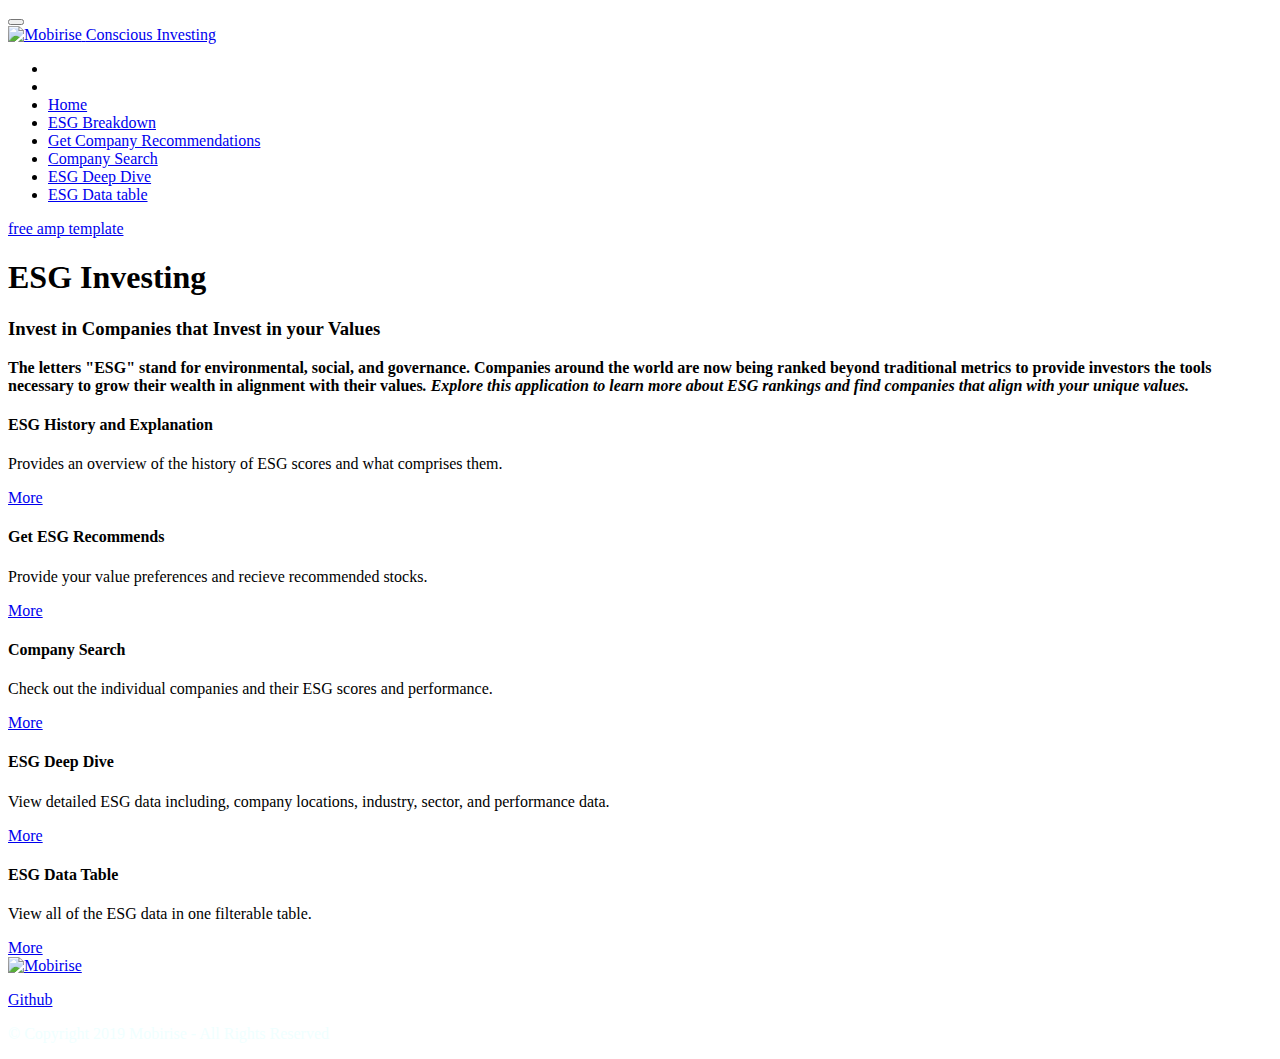
==== commit 680b48c3: "updating links on index for test" ====
--- a/ESG/templates/index.html
+++ b/ESG/templates/index.html
@@ -1,268 +1,257 @@
 <!DOCTYPE html>
-<html  >
+<html>
+
 <head>
-  <!-- Site made with Mobirise Website Builder v4.12.1, https://mobirise.com -->
-  <meta charset="UTF-8">
-  <meta http-equiv="X-UA-Compatible" content="IE=edge">
-  <meta name="generator" content="Mobirise v4.12.1, mobirise.com">
-  <meta name="viewport" content="width=device-width, initial-scale=1, minimum-scale=1">
-  <link rel="shortcut icon" href="assets/images/landing-page-image-122x98.png" type="image/x-icon">
-  <meta name="description" content="">
-  
-  <title>Home</title>
-  <link rel="stylesheet" href="assets/web/assets/mobirise-icons/mobirise-icons.css">
-  <link rel="stylesheet" href="assets/bootstrap/css/bootstrap.min.css">
-  <link rel="stylesheet" href="assets/bootstrap/css/bootstrap-grid.min.css">
-  <link rel="stylesheet" href="assets/bootstrap/css/bootstrap-reboot.min.css">
-  <link rel="stylesheet" href="assets/socicon/css/styles.css">
-  <link rel="stylesheet" href="assets/tether/tether.min.css">
-  <link rel="stylesheet" href="assets/dropdown/css/style.css">
-  <link rel="stylesheet" href="assets/theme/css/style.css">
-  <link rel="preload" as="style" href="assets/mobirise/css/mbr-additional.css"><link rel="stylesheet" href="assets/mobirise/css/mbr-additional.css" type="text/css">
-  
-  
-  
+    <!-- Site made with Mobirise Website Builder v4.12.1, https://mobirise.com -->
+    <meta charset="UTF-8">
+    <meta http-equiv="X-UA-Compatible" content="IE=edge">
+    <meta name="generator" content="Mobirise v4.12.1, mobirise.com">
+    <meta name="viewport" content="width=device-width, initial-scale=1, minimum-scale=1">
+    <link rel="shortcut icon" href="../static/css/assets/images/landing-page-image-122x98.png" type="image/x-icon">
+    <meta name="description" content="">
+
+    <title>Home</title>
+    <!-- stylesheet links -->
+    <link rel="stylesheet" href="../static/css/assets/web/assets/mobirise-icons/mobirise-icons.css">
+    <link rel="stylesheet" href="../static/css/assets/bootstrap/css/bootstrap.min.css">
+    <link rel="stylesheet" href="../static/css/assets/bootstrap/css/bootstrap-grid.min.css">
+    <link rel="stylesheet" href="../static/css/assets/bootstrap/css/bootstrap-reboot.min.css">
+    <link rel="stylesheet" href="../static/css/assets/socicon/css/styles.css">
+    <link rel="stylesheet" href="../static/css/assets/tether/tether.min.css">
+    <link rel="stylesheet" href="../static/css/assets/dropdown/css/style.css">
+    <link rel="stylesheet" href="../static/css/assets/theme/css/style.css">
+    <link rel="preload" as="style" href="../static/css/assets/mobirise/css/mbr-additional.css">
+    <link rel="stylesheet" href="../static/css/assets/mobirise/css/mbr-additional.css" type="text/css">
 </head>
+
 <body>
-  <section class="menu cid-qTkzRZLJNu" once="menu" id="menu1-0">
-
-    
-
-    <nav class="navbar navbar-expand beta-menu navbar-dropdown align-items-center navbar-fixed-top navbar-toggleable-sm">
-        <button class="navbar-toggler navbar-toggler-right" type="button" data-toggle="collapse" data-target="#navbarSupportedContent" aria-controls="navbarSupportedContent" aria-expanded="false" aria-label="Toggle navigation">
-            <div class="hamburger">
-                <span></span>
-                <span></span>
-                <span></span>
-                <span></span>
-            </div>
-        </button>
-        <div class="menu-logo">
-            <div class="navbar-brand">
-                <span class="navbar-logo">
-                    <a href="https://mobirise.com">
-                         <img src="assets/images/landing-page-image-122x98.png" alt="Mobirise" title="" style="height: 3.8rem;">
-                    </a>
-                </span>
-                <span class="navbar-caption-wrap"><a class="navbar-caption text-white display-4" href="https://mobirise.com">Conscious Investing</a></span>
-            </div>
-        </div>
-        <div class="collapse navbar-collapse" id="navbarSupportedContent">
-            <ul class="navbar-nav nav-dropdown nav-right" data-app-modern-menu="true"><li class="nav-item">
-                    <a class="nav-link link text-white display-4" href="https://mobirise.com">
+    <section class="menu cid-qTkzRZLJNu" once="menu" id="menu1-0">
+        <nav
+            class="navbar navbar-expand beta-menu navbar-dropdown align-items-center navbar-fixed-top navbar-toggleable-sm">
+            <button class="navbar-toggler navbar-toggler-right" type="button" data-toggle="collapse"
+                data-target="#navbarSupportedContent" aria-controls="navbarSupportedContent" aria-expanded="false"
+                aria-label="Toggle navigation">
+                <div class="hamburger">
+                    <span></span>
+                    <span></span>
+                    <span></span>
+                    <span></span>
+                </div>
+            </button>
+            <div class="menu-logo">
+                <div class="navbar-brand">
+                    <span class="navbar-logo">
+                        <a href="https://conscious-investing-v2.herokuapp.com/">
+                            <img src="../static/css/assets/images/landing-page-image-122x98.png" alt="Mobirise" title=""
+                                style="height: 3.8rem;">
                         </a>
-                </li><li class="nav-item"><a class="nav-link link text-white display-4" href="https://mobirise.com">
+                    </span>
+                    <span class="navbar-caption-wrap"><a class="navbar-caption text-white display-4"
+                            href="https://conscious-investing-v2.herokuapp.com/">Conscious Investing</a></span>
+                </div>
+            </div>
+            <div class="collapse navbar-collapse" id="navbarSupportedContent">
+                <ul class="navbar-nav nav-dropdown nav-right" data-app-modern-menu="true">
+                    <li class="nav-item">
+                        <a class="nav-link link text-white display-4"
+                            href="https://conscious-investing-v2.herokuapp.com/">
+                        </a>
+                    </li>
+                    <li class="nav-item"><a class="nav-link link text-white display-4"
+                            href="https://conscious-investing-v2.herokuapp.com/">
                         </a></li>
-                <li class="nav-item"><a class="nav-link link text-white display-4" href="https://mobirise.com"><span class="mbri-home mbr-iconfont mbr-iconfont-btn"></span>
-                        Home</a></li><li class="nav-item"><a class="nav-link link text-white display-4" href="https://mobirise.com"></a></li><li class="nav-item"><a class="nav-link link text-white display-4" href="https://mobirise.com">
-                        </a></li><li class="nav-item"><a class="nav-link link text-white display-4" href="https://mobirise.com"><span class="mbri-touch mbr-iconfont mbr-iconfont-btn"></span>
-                        Get Company Recommendations</a></li><li class="nav-item"><a class="nav-link link text-white display-4" href="https://mobirise.com"><span class="mbri-search mbr-iconfont mbr-iconfont-btn"></span>
-                        Company Search&nbsp;</a></li><li class="nav-item"><a class="nav-link link text-white display-4" href="https://mobirise.com"><span class="mbri-preview mbr-iconfont mbr-iconfont-btn"></span>
-                        ESG Deep Dive</a></li><li class="nav-item"><a class="nav-link link text-white display-4" href="https://mobirise.com"><span class="mbri-database mbr-iconfont mbr-iconfont-btn"></span>
-                        ESG Data table</a></li></ul>
-            
-        </div>
-    </nav>
-</section>
-
-<section class="engine"><a href="https://mobirise.info/t">free amp template</a></section><section class="cid-qTkA127IK8 mbr-fullscreen mbr-parallax-background" id="header2-1">
-
-    
-
-    <div class="mbr-overlay" style="opacity: 0.4; background-color: rgb(193, 193, 193);"></div>
-
-    <div class="container align-center">
-        <div class="row justify-content-md-center">
-            <div class="mbr-white col-md-10">
-                <h1 class="mbr-section-title mbr-bold pb-3 mbr-fonts-style display-1">ESG Investing<br></h1>
-                <h3 class="mbr-section-subtitle align-center mbr-light pb-3 mbr-fonts-style display-2"><strong>Invest in Companies that Invest in your Values</strong><br></h3>
-                <p class="mbr-text pb-3 mbr-fonts-style display-7"><strong>
-                    The letters "ESG" stand for environmental, social, and governance. Companies around the world are now being ranked beyond traditional metrics to provide investors the tools necessary to grow their wealth in alignment with their values<em>. Explore this application to learn more about ESG rankings and find companies that align with your unique values.&nbsp;</em></strong></p>
-                
-            </div>
-        </div>
-    </div>
-    <div class="mbr-arrow hidden-sm-down" aria-hidden="true">
-        <a href="#next">
-            <i class="mbri-down mbr-iconfont"></i>
-        </a>
-    </div>
-</section>
-
-<section class="features8 cid-rR0bzGDFkT" id="features8-5">
-
-    
-
-    
-
-    <div class="container">
-        <div class="media-container-row">
-
-            <div class="card  col-12 col-md-6 col-lg-4">
-                <div class="card-img">
-                    <span class="mbr-iconfont mbri-bookmark"></span>
-                </div>
-                <div class="card-box align-center">
-                    <h4 class="card-title mbr-fonts-style display-7">
-                        ESG History and Explanation</h4>
-                    <p class="mbr-text mbr-fonts-style display-7">Provides an overview of the history of ESG scores and what comprises them.</p>
-                    <div class="mbr-section-btn text-center">
-                        <a href="https://mobirise.co" class="btn btn-secondary display-4">
-                            More
-                        </a>
-                    </div>
-                </div>
-            </div>
-
-            <div class="card  col-12 col-md-6 col-lg-4">
-                <div class="card-img">
-                    <span class="mbri-touch mbr-iconfont"></span>
-                </div>
-                <div class="card-box align-center">
-                    <h4 class="card-title mbr-fonts-style display-7">Get ESG Recommends</h4>
-                    <p class="mbr-text mbr-fonts-style display-7">Provide your value preferences and recieve recommended stocks.
-                    </p>
-                    <div class="mbr-section-btn text-center">
-                        <a href="https://mobirise.co" class="btn btn-secondary display-4">
-                            More
-                        </a>
-                    </div>
-                </div>
-            </div>
-
-            <div class="card  col-12 col-md-6 col-lg-4">
-                <div class="card-img">
-                    <span class="mbr-iconfont mbri-search"></span>
-                </div>
-                <div class="card-box align-center">
-                    <h4 class="card-title mbr-fonts-style display-7">Company Search</h4>
-                    <p class="mbr-text mbr-fonts-style display-7">
-                       Check out the individual companies and their ESG scores and performance.</p>
-                    <div class="mbr-section-btn text-center">
-                        <a href="https://mobirise.co" class="btn btn-secondary display-4">
-                            More
-                        </a>
-                    </div>
-                </div>
-            </div>
-
-            
-        </div>
-    </div>
-</section>
-
-<section class="features8 cid-rR0l9aIfh6" id="features8-6">
-
-    
-
-    
-
-    <div class="container">
-        <div class="media-container-row">
-
-            <div class="card  col-12 col-md-6">
-                <div class="card-img">
-                    <span class="mbr-iconfont mbri-preview"></span>
-                </div>
-                <div class="card-box align-center">
-                    <h4 class="card-title mbr-fonts-style display-7">ESG Deep Dive</h4>
-                    <p class="mbr-text mbr-fonts-style display-7">
-                       View detailed ESG data including, company locations, industry, sector, and performance data.
-                    </p>
-                    <div class="mbr-section-btn text-center">
-                        <a href="https://mobirise.co" class="btn btn-secondary display-4">
-                            More
-                        </a>
-                    </div>
-                </div>
-            </div>
-
-            <div class="card  col-12 col-md-6">
-                <div class="card-img">
-                    <span class="mbr-iconfont mbri-database"></span>
-                </div>
-                <div class="card-box align-center">
-                    <h4 class="card-title mbr-fonts-style display-7">
-                        ESG Data Table</h4>
-                    <p class="mbr-text mbr-fonts-style display-7">
-                       View all of the ESG data in one filterable table.</p>
-                    <div class="mbr-section-btn text-center">
-                        <a href="https://mobirise.co" class="btn btn-secondary display-4">
-                            More
-                        </a>
-                    </div>
-                </div>
-            </div>
-
-            
-
-            
-        </div>
-    </div>
-</section>
-
-<section class="cid-rRKL8sFNbA" id="footer1-y">
-
-    
-
-    
-
-    <div class="container">
-        <div class="media-container-row content text-white">
-            <div class="col-12 col-md-3">
-                <div class="media-wrap">
-                    <a href="https://mobirise.co/">
-                        <img src="assets/images/landing-page-image-1-192x155.png" alt="Mobirise" title="">
-                    </a>
-                </div>
-            </div>
-            <div class="col-12 col-md-3 mbr-fonts-style display-7">
-                <h5 class="pb-3"></h5>
-                <p class="mbr-text"></p>
-            </div>
-            <div class="col-12 col-md-3 mbr-fonts-style display-7">
-                <h5 class="pb-3"></h5>
-                <p class="mbr-text"></p>
-            </div>
-            <div class="col-12 col-md-3 mbr-fonts-style display-4">
-                <h5 class="pb-3">
-                    Links
-                </h5>
-                <p class="mbr-text">Github<br></p>
-            </div>
-        </div>
-        <div class="footer-lower">
+                    <li class="nav-item"><a class="nav-link link text-white display-4" href="/"><span
+                                class="mbri-home mbr-iconfont mbr-iconfont-btn"></span>
+                            Home</a></li>
+                    <li class="nav-item"><a class="nav-link link text-white display-4"
+                            href="esg_breakdown.html"><span
+                                class="mbri-database mbr-iconfont mbr-iconfont-btn"></span>
+                            ESG Breakdown</a></li>
+                    <li class="nav-item"><a class="nav-link link text-white display-4" href="/recommendations"><span
+                                class="mbri-touch mbr-iconfont mbr-iconfont-btn"></span>
+                            Get Company Recommendations</a></li>
+                    <li class="nav-item"><a class="nav-link link text-white display-4" href="/company_search"><span
+                                class="mbri-search mbr-iconfont mbr-iconfont-btn"></span>
+                            Company Search</a></li>
+                    <li class="nav-item"><a class="nav-link link text-white display-4" href="/deep_dive"><span
+                                class="mbri-preview mbr-iconfont mbr-iconfont-btn"></span>
+                            ESG Deep Dive</a></li>
+                    <li class="nav-item"><a class="nav-link link text-white display-4" href="/data_table"><span
+                                class="mbri-database mbr-iconfont mbr-iconfont-btn"></span>
+                            ESG Data table</a></li>
+                </ul>
+
+            </div>
+        </nav>
+    </section>
+
+    <section class="engine"><a href="https://conscious-investing-v2.herokuapp.com/">free amp template</a></section>
+
+    <section class="cid-qTkA127IK8 mbr-fullscreen mbr-parallax-background" id="header2-1">
+        <div class="mbr-overlay" style="opacity: 0.4; background-color: rgb(193, 193, 193);"></div>
+        <div class="container align-center">
+            <div class="row justify-content-md-center">
+                <div class="mbr-white col-md-10">
+                    <h1 class="mbr-section-title mbr-bold pb-3 mbr-fonts-style display-1">ESG Investing<br></h1>
+                    <h3 class="mbr-section-subtitle align-center mbr-light pb-3 mbr-fonts-style display-2">
+                        <strong>Invest in Companies that Invest in your Values</strong><br></h3>
+                    <p class="mbr-text pb-3 mbr-fonts-style display-7"><strong>
+                            The letters "ESG" stand for environmental, social, and governance. Companies around the
+                            world are now being ranked beyond traditional metrics to provide investors the tools
+                            necessary to grow their wealth in alignment with their values<em>. Explore this application
+                                to learn more about ESG rankings and find companies that align with your unique
+                                values.&nbsp;</em></strong></p>
+                </div>
+            </div>
+        </div>
+        <div class="mbr-arrow hidden-sm-down" aria-hidden="true">
+            <a href="#next">
+                <i class="mbri-down mbr-iconfont"></i>
+            </a>
+        </div>
+    </section>
+
+    <section class="features8 cid-rR0bzGDFkT" id="features8-5">
+        <div class="container">
             <div class="media-container-row">
-                <div class="col-sm-12">
-                    <hr>
-                </div>
-            </div>
-            <div class="media-container-row mbr-white">
-                <div class="col-sm-6 copyright">
-                    <p class="mbr-text mbr-fonts-style display-4">
-                        © Copyright 2019 Mobirise - All Rights Reserved
-                    </p>
-                </div>
-                <div class="col-md-6">
-                    
-                </div>
-            </div>
-        </div>
-    </div>
-</section>
-
-
-  <script src="assets/web/assets/jquery/jquery.min.js"></script>
-  <script src="assets/popper/popper.min.js"></script>
-  <script src="assets/bootstrap/js/bootstrap.min.js"></script>
-  <script src="assets/tether/tether.min.js"></script>
-  <script src="assets/dropdown/js/nav-dropdown.js"></script>
-  <script src="assets/dropdown/js/navbar-dropdown.js"></script>
-  <script src="assets/touchswipe/jquery.touch-swipe.min.js"></script>
-  <script src="assets/parallax/jarallax.min.js"></script>
-  <script src="assets/smoothscroll/smooth-scroll.js"></script>
-  <script src="assets/theme/js/script.js"></script>
-  
-  
+
+                <div class="card  col-12 col-md-6 col-lg-4">
+                    <div class="card-img">
+                        <span class="mbr-iconfont mbri-bookmark"></span>
+                    </div>
+                    <div class="card-box align-center">
+                        <h4 class="card-title mbr-fonts-style display-7">
+                            ESG History and Explanation</h4>
+                        <p class="mbr-text mbr-fonts-style display-7">Provides an overview of the history of ESG scores
+                            and what comprises them.</p>
+                        <div class="mbr-section-btn text-center">
+                            <a href="/esg_breakdown" class="btn btn-secondary display-4">
+                                More
+                            </a>
+                        </div>
+                    </div>
+                </div>
+
+                <div class="card  col-12 col-md-6 col-lg-4">
+                    <div class="card-img">
+                        <span class="mbri-touch mbr-iconfont"></span>
+                    </div>
+                    <div class="card-box align-center">
+                        <h4 class="card-title mbr-fonts-style display-7">Get ESG Recommends</h4>
+                        <p class="mbr-text mbr-fonts-style display-7">Provide your value preferences and recieve
+                            recommended stocks.
+                        </p>
+                        <div class="mbr-section-btn text-center">
+                            <a href="/recommendations" class="btn btn-secondary display-4">
+                                More
+                            </a>
+                        </div>
+                    </div>
+                </div>
+
+                <div class="card  col-12 col-md-6 col-lg-4">
+                    <div class="card-img">
+                        <span class="mbr-iconfont mbri-search"></span>
+                    </div>
+                    <div class="card-box align-center">
+                        <h4 class="card-title mbr-fonts-style display-7">Company Search</h4>
+                        <p class="mbr-text mbr-fonts-style display-7">
+                            Check out the individual companies and their ESG scores and performance.</p>
+                        <div class="mbr-section-btn text-center">
+                            <a href="/company_search" class="btn btn-secondary display-4">
+                                More
+                            </a>
+                        </div>
+                    </div>
+                </div>
+
+            </div>
+        </div>
+    </section>
+
+    <section>
+        <div class="mbr-arrow hidden-sm-down" aria-hidden="true">
+            <a href="#next">
+                <i class="mbri-down mbr-iconfont"></i>
+            </a>
+        </div>
+    </section>
+
+    <section class="features8 cid-rR0l9aIfh6" id="features8-6">
+        <div class="container">
+            <div class="media-container-row">
+
+                <div class="card  col-12 col-md-6">
+                    <div class="card-img">
+                        <span class="mbr-iconfont mbri-preview"></span>
+                    </div>
+                    <div class="card-box align-center">
+                        <h4 class="card-title mbr-fonts-style display-7">ESG Deep Dive</h4>
+                        <p class="mbr-text mbr-fonts-style display-7">
+                            View detailed ESG data including, company locations, industry, sector, and performance data.
+                        </p>
+                        <div class="mbr-section-btn text-center">
+                            <a href="/deep_dive" class="btn btn-secondary display-4">
+                                More
+                            </a>
+                        </div>
+                    </div>
+                </div>
+
+                <div class="card  col-12 col-md-6">
+                    <div class="card-img">
+                        <span class="mbr-iconfont mbri-database"></span>
+                    </div>
+                    <div class="card-box align-center">
+                        <h4 class="card-title mbr-fonts-style display-7">
+                            ESG Data Table</h4>
+                        <p class="mbr-text mbr-fonts-style display-7">
+                            View all of the ESG data in one filterable table.</p>
+                        <div class="mbr-section-btn text-center">
+                            <a href="/data_table" class="btn btn-secondary display-4">
+                                More
+                            </a>
+                        </div>
+                    </div>
+                </div>
+
+            </div>
+        </div>
+    </section>
+
+    <!-- footer -->
+    <section class="cid-rRKL8sFNbA" id="footer1-y">
+        <div class="row">
+            <div class="media-wrap">
+                <a href="https://conscious-investing-v2.herokuapp.com/">
+                    <img src="../static/css/assets/images/landing-page-image-1-192x155.png" alt="Mobirise" title="">
+                </a>
+            </div>
+            <div>
+
+                <p class="mbr-text"><a href="https://github.com/williamjones0706/Councious_Investing">Github
+                    </a></p>
+                    </a></p>
+                <p class="mbr-text" style="color:azure">
+                    © Copyright 2019 Mobirise - All Rights Reserved
+                </p>
+            </div>
+        </div>
+    </section>
+
+
+    <script src="../static/css/assets/web/assets/jquery/jquery.min.js"></script>
+    <script src="../static/css/assets/popper/popper.min.js"></script>
+    <script src="../static/css/assets/bootstrap/js/bootstrap.min.js"></script>
+    <script src="../static/css/assets/tether/tether.min.js"></script>
+    <script src="../static/css/assets/dropdown/js/nav-dropdown.js"></script>
+    <script src="../static/css/assets/dropdown/js/navbar-dropdown.js"></script>
+    <script src="../static/css/assets/touchswipe/jquery.touch-swipe.min.js"></script>
+    <script src="../static/css/assets/parallax/jarallax.min.js"></script>
+    <script src="../static/css/assets/smoothscroll/smooth-scroll.js"></script>
+    <script src="../static/css/assets/theme/js/script.js"></script>
+
+
 </body>
+
 </html>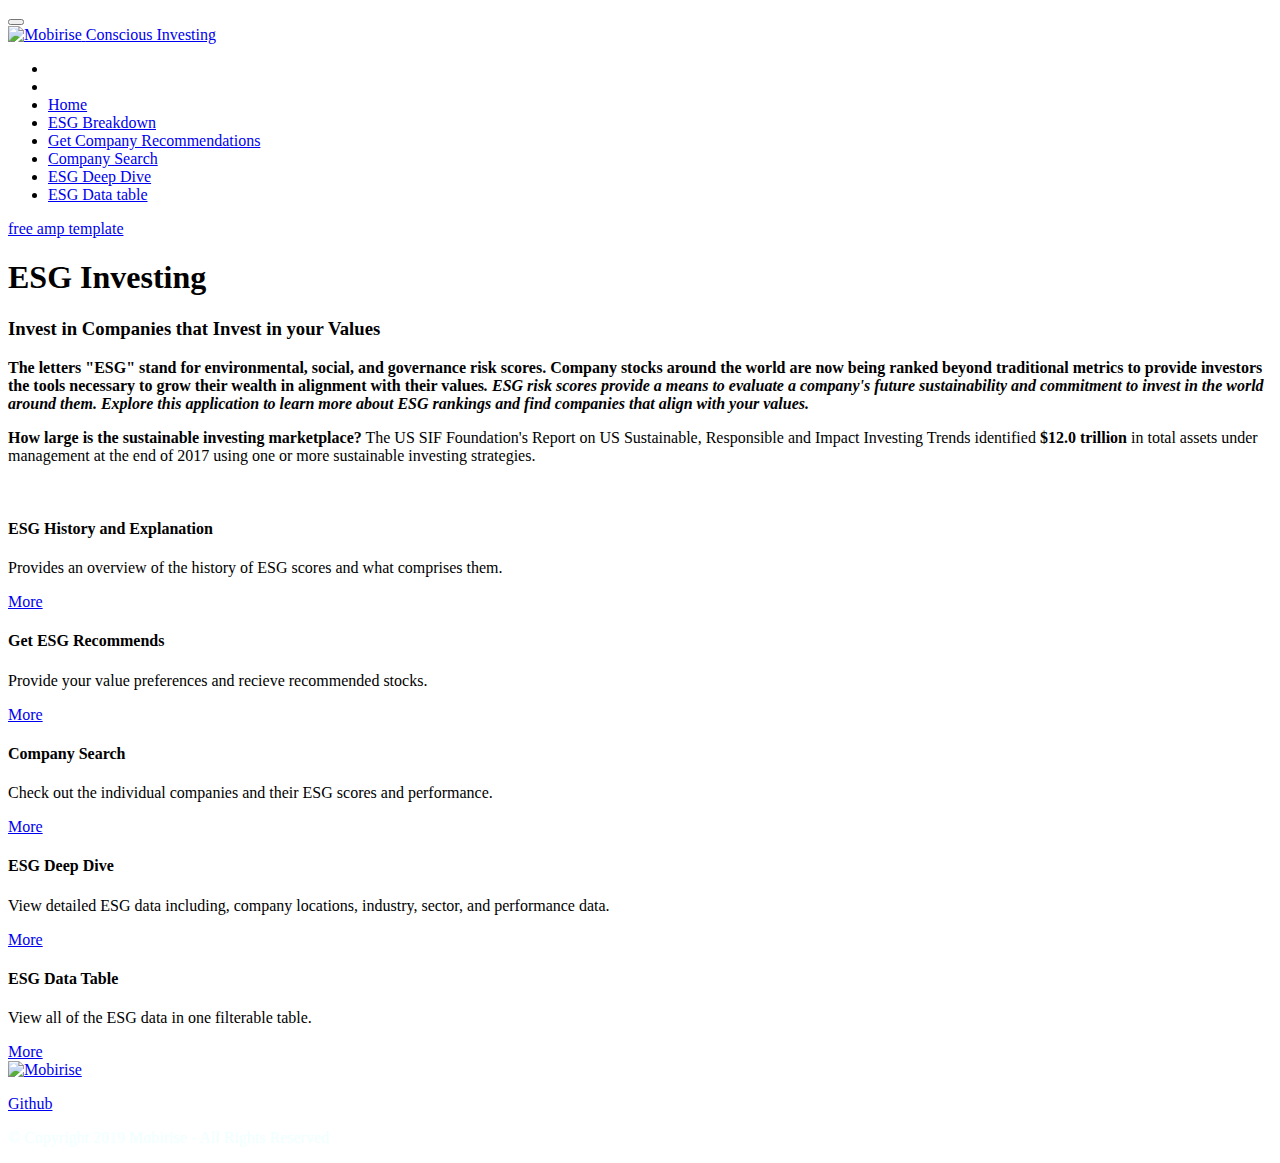
==== commit c81957a4: "updating intro home arrow down" ====
--- a/ESG/templates/index.html
+++ b/ESG/templates/index.html
@@ -63,8 +63,7 @@
                     <li class="nav-item"><a class="nav-link link text-white display-4" href="/"><span
                                 class="mbri-home mbr-iconfont mbr-iconfont-btn"></span>
                             Home</a></li>
-                    <li class="nav-item"><a class="nav-link link text-white display-4"
-                            href="esg_breakdown.html"><span
+                    <li class="nav-item"><a class="nav-link link text-white display-4" href="/esg_breakdown"><span
                                 class="mbri-database mbr-iconfont mbr-iconfont-btn"></span>
                             ESG Breakdown</a></li>
                     <li class="nav-item"><a class="nav-link link text-white display-4" href="/recommendations"><span
@@ -96,20 +95,34 @@
                     <h3 class="mbr-section-subtitle align-center mbr-light pb-3 mbr-fonts-style display-2">
                         <strong>Invest in Companies that Invest in your Values</strong><br></h3>
                     <p class="mbr-text pb-3 mbr-fonts-style display-7"><strong>
-                            The letters "ESG" stand for environmental, social, and governance. Companies around the
+                            The letters "ESG" stand for environmental, social, and governance risk scores. Company
+                            stocks around the
                             world are now being ranked beyond traditional metrics to provide investors the tools
-                            necessary to grow their wealth in alignment with their values<em>. Explore this application
-                                to learn more about ESG rankings and find companies that align with your unique
+                            necessary to grow their wealth in alignment with their values<em>. ESG risk scores provide a
+                                means to evaluate a company's future sustainability and commitment to invest in the
+                                world around them. Explore this application
+                                to learn more about ESG rankings and find companies that align with your
                                 values.&nbsp;</em></strong></p>
-                </div>
-            </div>
-        </div>
+                    <p style="color: black; size:5"><strong>How large is the sustainable investing marketplace?</strong>
+
+                        The US SIF Foundation's Report on US Sustainable, Responsible and Impact Investing Trends
+                        identified <strong>$12.0 trillion</strong> in total assets under management at the end of 2017
+                        using one or more
+                        sustainable investing strategies.</p>
+                </div>
+            </div>
+        </div>
+    </section>
+
+    <section>
+        <br>
         <div class="mbr-arrow hidden-sm-down" aria-hidden="true">
             <a href="#next">
                 <i class="mbri-down mbr-iconfont"></i>
             </a>
         </div>
     </section>
+
 
     <section class="features8 cid-rR0bzGDFkT" id="features8-5">
         <div class="container">
@@ -231,7 +244,7 @@
 
                 <p class="mbr-text"><a href="https://github.com/williamjones0706/Councious_Investing">Github
                     </a></p>
-                    </a></p>
+                </a></p>
                 <p class="mbr-text" style="color:azure">
                     © Copyright 2019 Mobirise - All Rights Reserved
                 </p>
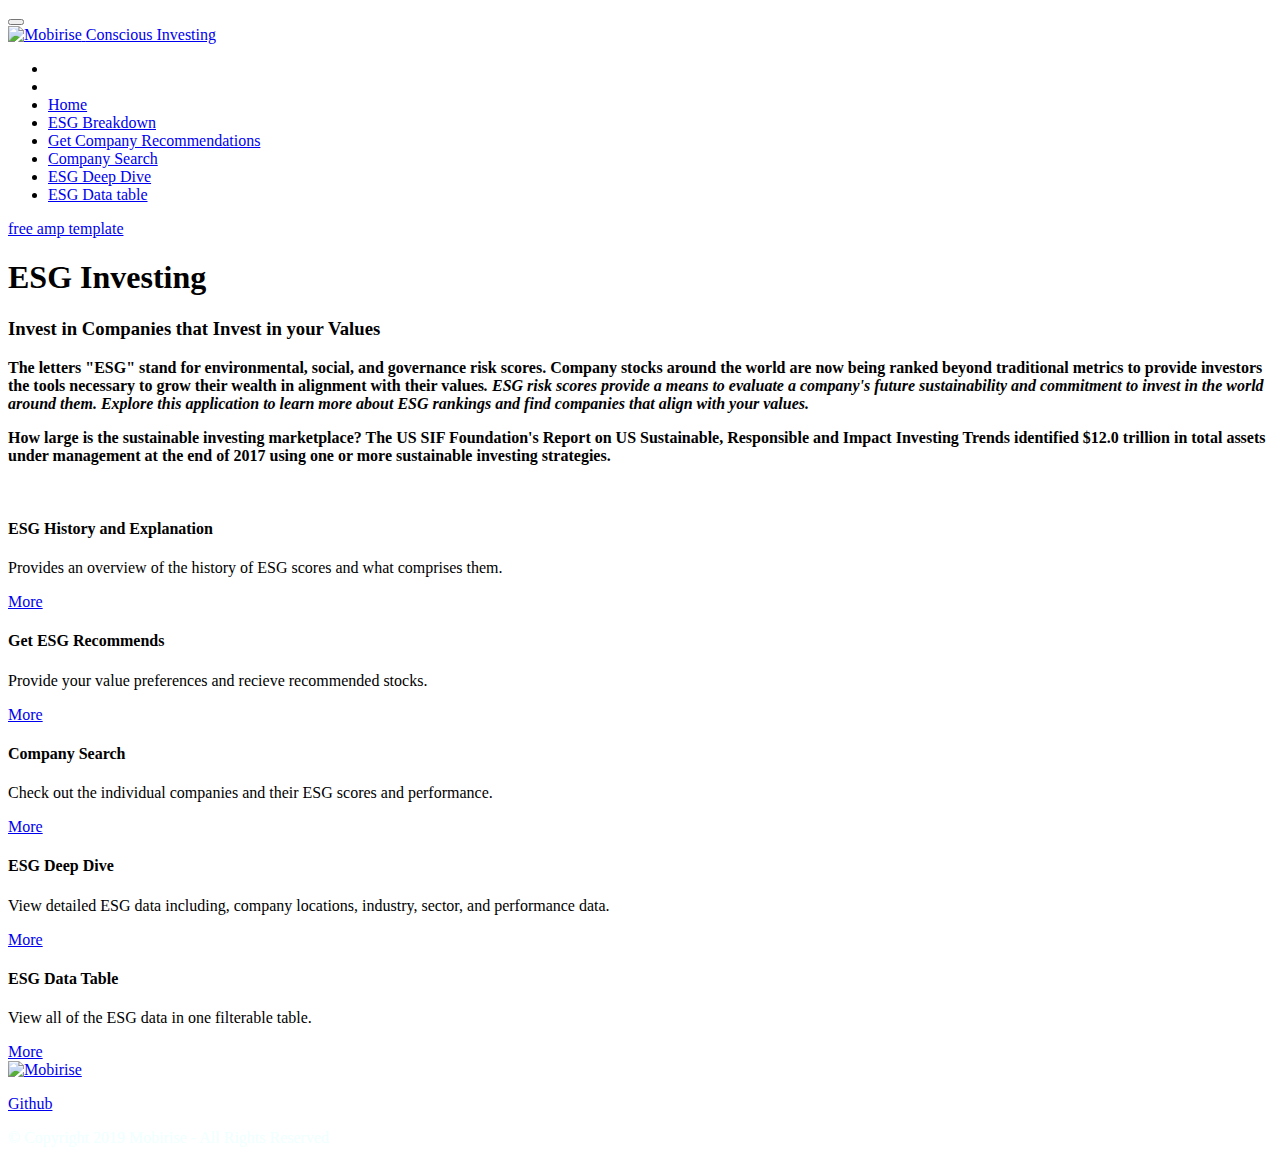
==== commit dd7cb1d1: "updating intro" ====
--- a/ESG/templates/index.html
+++ b/ESG/templates/index.html
@@ -103,12 +103,12 @@
                                 world around them. Explore this application
                                 to learn more about ESG rankings and find companies that align with your
                                 values.&nbsp;</em></strong></p>
-                    <p style="color: black; size:5"><strong>How large is the sustainable investing marketplace?</strong>
+                    <p style="color: black; size:5"><strong>How large is the sustainable investing marketplace?
 
                         The US SIF Foundation's Report on US Sustainable, Responsible and Impact Investing Trends
                         identified <strong>$12.0 trillion</strong> in total assets under management at the end of 2017
                         using one or more
-                        sustainable investing strategies.</p>
+                        sustainable investing strategies.</strong></p>
                 </div>
             </div>
         </div>
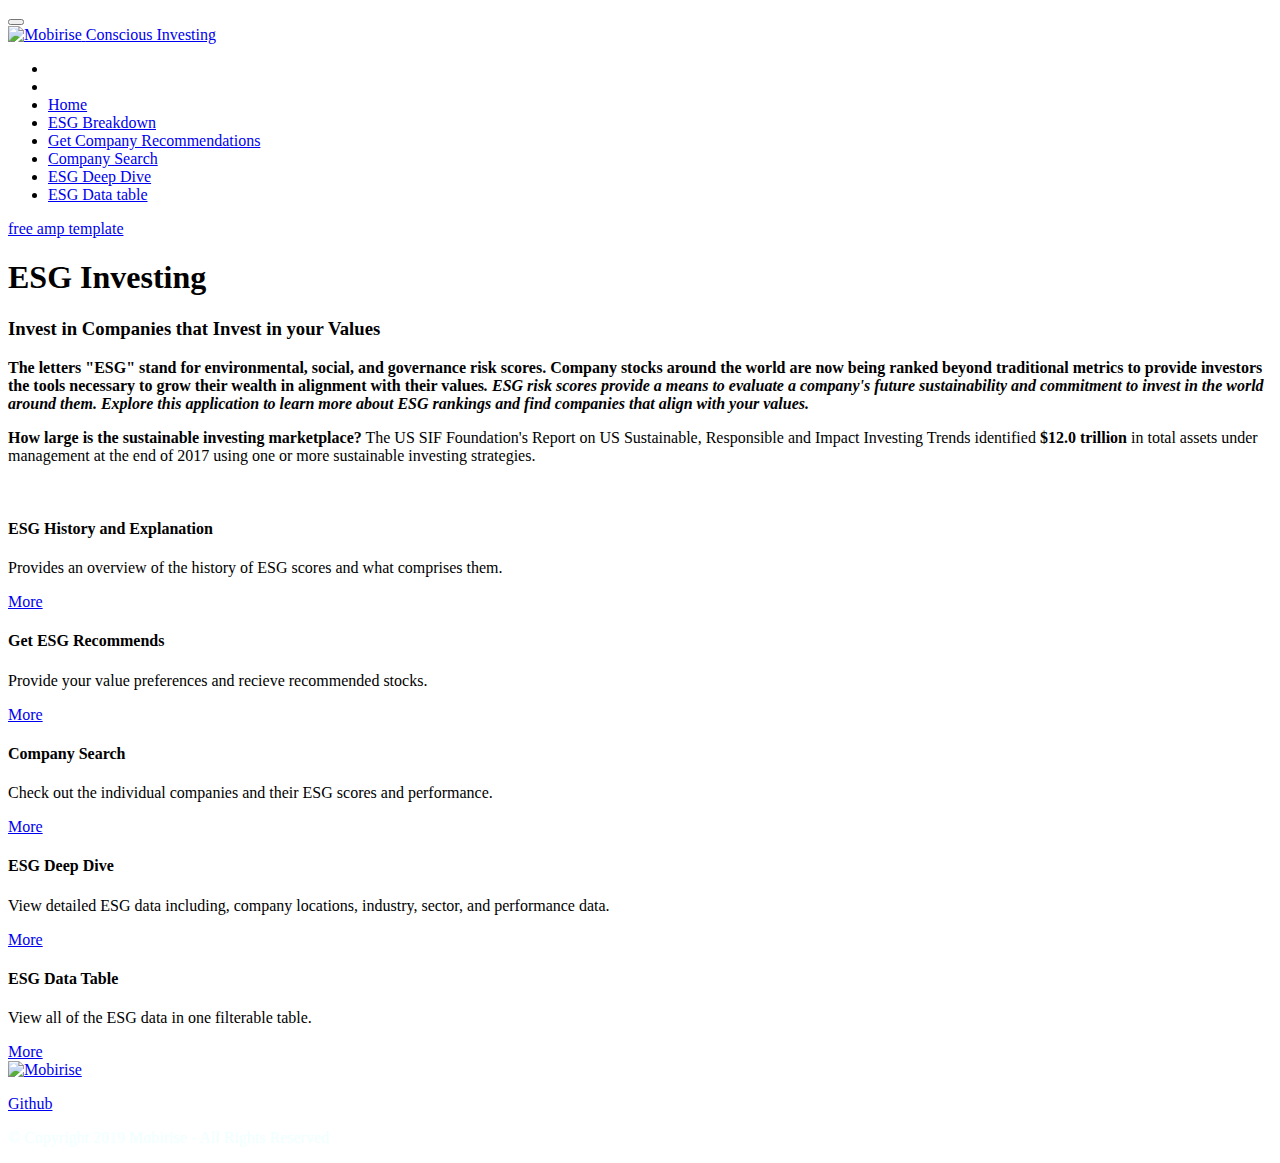
==== commit 060bde9b: "intro update" ====
--- a/ESG/templates/index.html
+++ b/ESG/templates/index.html
@@ -103,12 +103,12 @@
                                 world around them. Explore this application
                                 to learn more about ESG rankings and find companies that align with your
                                 values.&nbsp;</em></strong></p>
-                    <p style="color: black; size:5"><strong>How large is the sustainable investing marketplace?
+                    <p style="color: black; size:5"><strong>How large is the sustainable investing marketplace?</strong>
 
                         The US SIF Foundation's Report on US Sustainable, Responsible and Impact Investing Trends
                         identified <strong>$12.0 trillion</strong> in total assets under management at the end of 2017
                         using one or more
-                        sustainable investing strategies.</strong></p>
+                        sustainable investing strategies.</p>
                 </div>
             </div>
         </div>
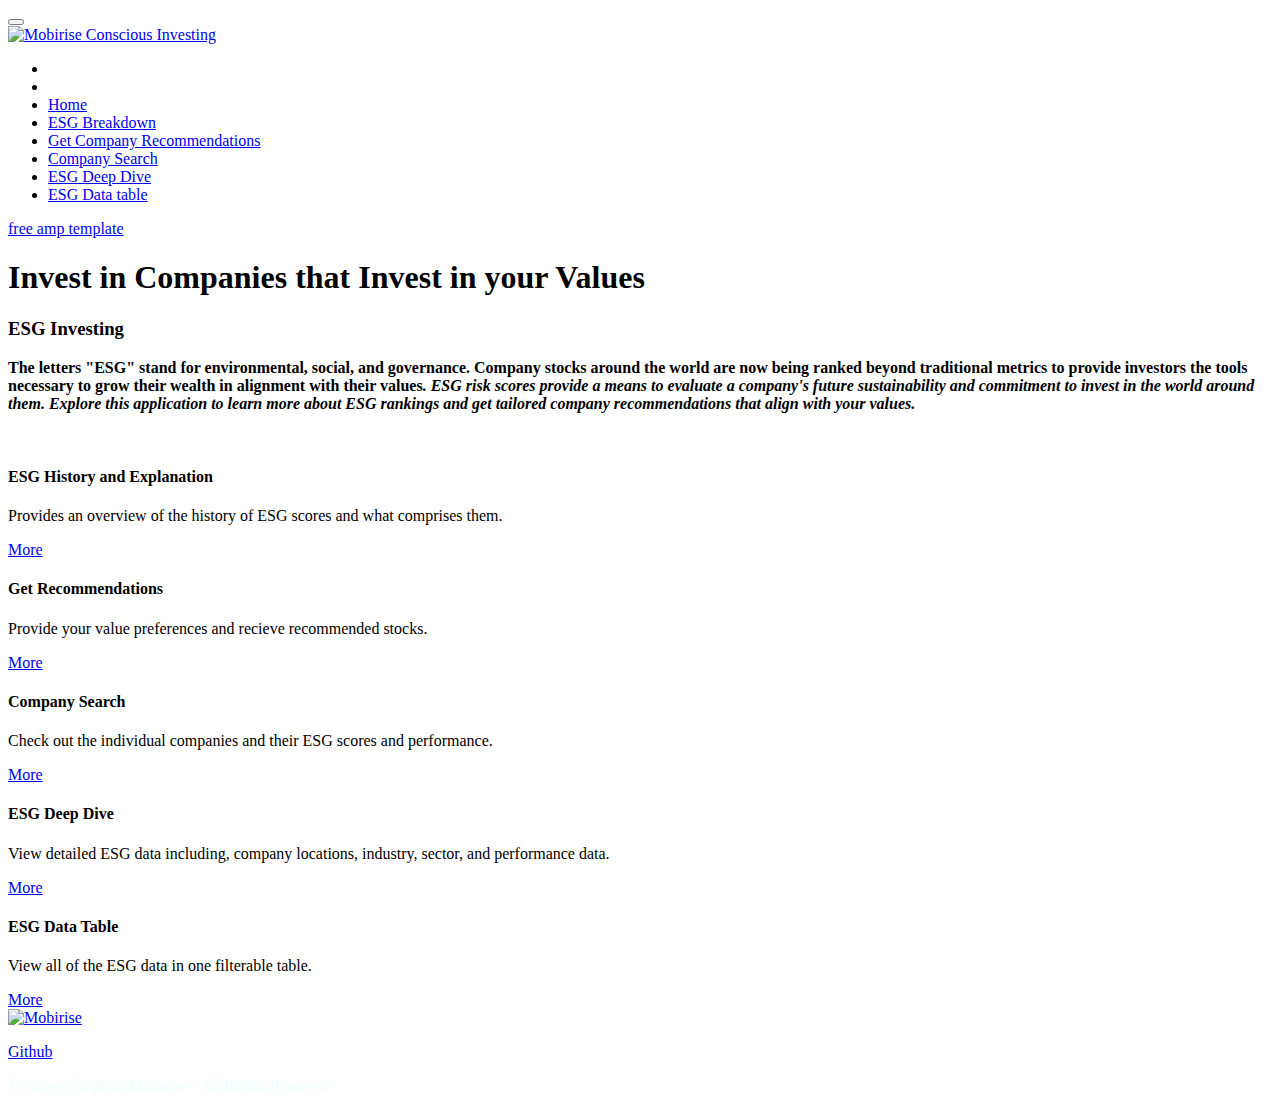
==== commit 68653877: "revised Recommendations card-box" ====
--- a/ESG/templates/index.html
+++ b/ESG/templates/index.html
@@ -91,24 +91,19 @@
         <div class="container align-center">
             <div class="row justify-content-md-center">
                 <div class="mbr-white col-md-10">
-                    <h1 class="mbr-section-title mbr-bold pb-3 mbr-fonts-style display-1">ESG Investing<br></h1>
+                    <h1 class="mbr-section-title mbr-bold pb-3 mbr-fonts-style display-1">Invest in Companies that Invest in your Values<br></h1>
                     <h3 class="mbr-section-subtitle align-center mbr-light pb-3 mbr-fonts-style display-2">
-                        <strong>Invest in Companies that Invest in your Values</strong><br></h3>
+                        <strong>ESG Investing</strong><br></h3>
                     <p class="mbr-text pb-3 mbr-fonts-style display-7"><strong>
-                            The letters "ESG" stand for environmental, social, and governance risk scores. Company
+                            The letters "ESG" stand for environmental, social, and governance. Company
                             stocks around the
                             world are now being ranked beyond traditional metrics to provide investors the tools
                             necessary to grow their wealth in alignment with their values<em>. ESG risk scores provide a
                                 means to evaluate a company's future sustainability and commitment to invest in the
                                 world around them. Explore this application
-                                to learn more about ESG rankings and find companies that align with your
+                                to learn more about ESG rankings and get tailored company recommendations that align with your
                                 values.&nbsp;</em></strong></p>
-                    <p style="color: black; size:5"><strong>How large is the sustainable investing marketplace?</strong>
-
-                        The US SIF Foundation's Report on US Sustainable, Responsible and Impact Investing Trends
-                        identified <strong>$12.0 trillion</strong> in total assets under management at the end of 2017
-                        using one or more
-                        sustainable investing strategies.</p>
+                    
                 </div>
             </div>
         </div>
@@ -150,7 +145,7 @@
                         <span class="mbri-touch mbr-iconfont"></span>
                     </div>
                     <div class="card-box align-center">
-                        <h4 class="card-title mbr-fonts-style display-7">Get ESG Recommends</h4>
+                        <h4 class="card-title mbr-fonts-style display-7">Get Recommendations</h4>
                         <p class="mbr-text mbr-fonts-style display-7">Provide your value preferences and recieve
                             recommended stocks.
                         </p>
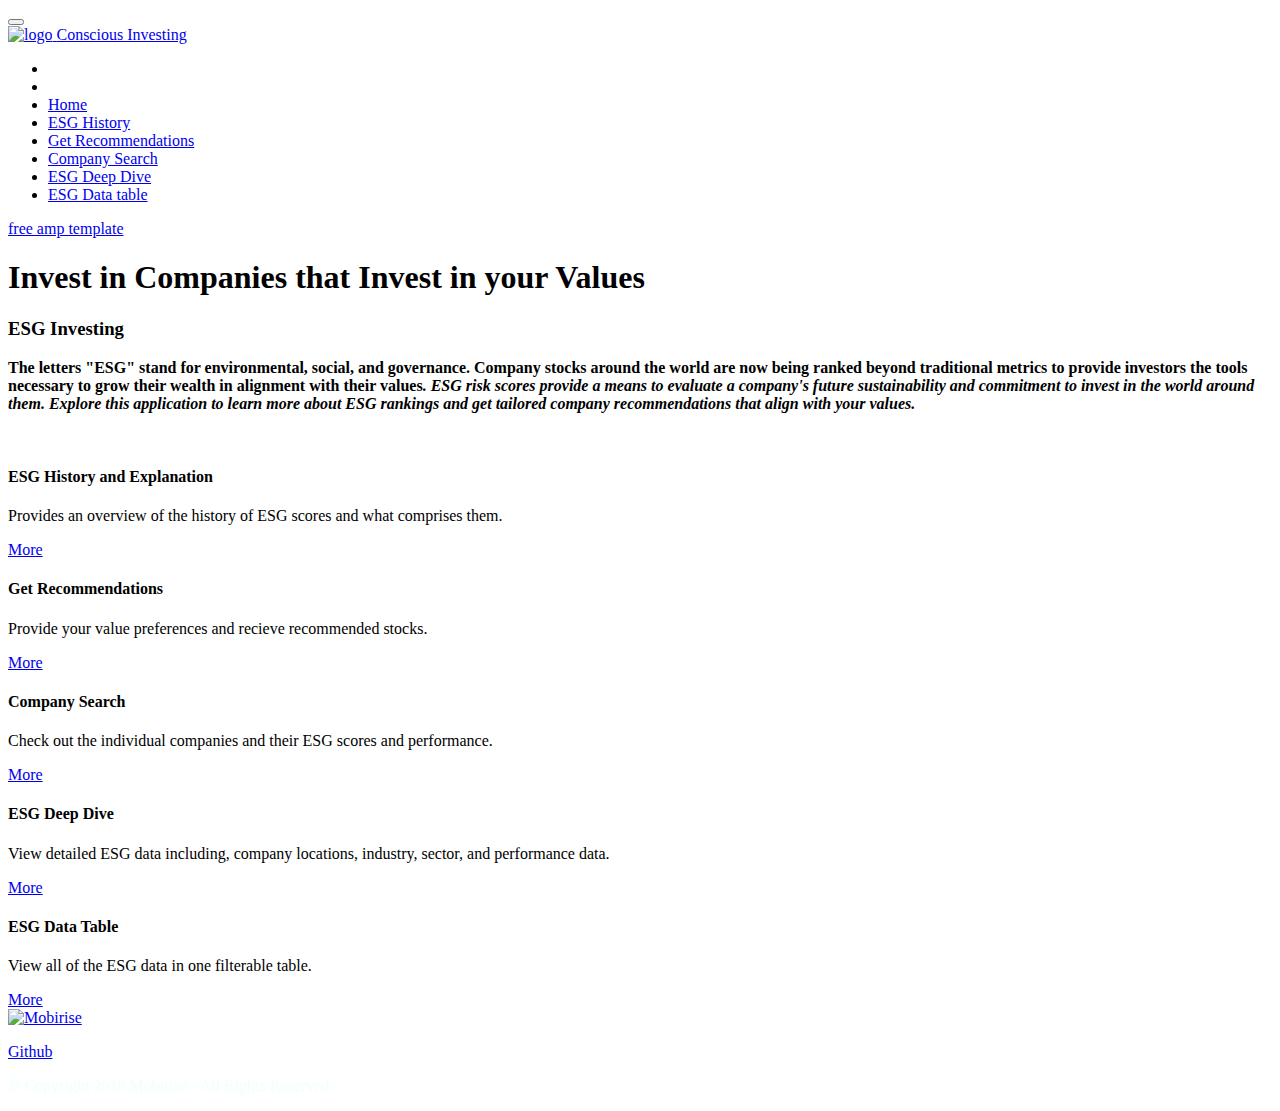
==== commit 38550f7e: "Merge pull request #35 from williamjones0706/text_revisions" ====
--- a/ESG/templates/index.html
+++ b/ESG/templates/index.html
@@ -26,8 +26,7 @@
 
 <body>
     <section class="menu cid-qTkzRZLJNu" once="menu" id="menu1-0">
-        <nav
-            class="navbar navbar-expand beta-menu navbar-dropdown align-items-center navbar-fixed-top navbar-toggleable-sm">
+        <nav class="navbar navbar-expand beta-menu navbar-dropdown align-items-center navbar-fixed-top navbar-toggleable-sm">
             <button class="navbar-toggler navbar-toggler-right" type="button" data-toggle="collapse"
                 data-target="#navbarSupportedContent" aria-controls="navbarSupportedContent" aria-expanded="false"
                 aria-label="Toggle navigation">
@@ -42,44 +41,61 @@
                 <div class="navbar-brand">
                     <span class="navbar-logo">
                         <a href="https://conscious-investing-v2.herokuapp.com/">
-                            <img src="../static/css/assets/images/landing-page-image-122x98.png" alt="Mobirise" title=""
-                                style="height: 3.8rem;">
+                            <img src="../static/css/assets/images/landing-page-image-122x98.png" alt="logo" title="Home" style="height: 3.8rem;">
                         </a>
                     </span>
-                    <span class="navbar-caption-wrap"><a class="navbar-caption text-white display-4"
-                            href="https://conscious-investing-v2.herokuapp.com/">Conscious Investing</a></span>
+                    <span class="navbar-caption-wrap">
+                        <a class="navbar-caption text-white display-4" href="https://conscious-investing-v2.herokuapp.com/">
+                            Conscious Investing
+                        </a>
+                    </span>
                 </div>
             </div>
             <div class="collapse navbar-collapse" id="navbarSupportedContent">
                 <ul class="navbar-nav nav-dropdown nav-right" data-app-modern-menu="true">
                     <li class="nav-item">
-                        <a class="nav-link link text-white display-4"
-                            href="https://conscious-investing-v2.herokuapp.com/">
-                        </a>
-                    </li>
-                    <li class="nav-item"><a class="nav-link link text-white display-4"
-                            href="https://conscious-investing-v2.herokuapp.com/">
-                        </a></li>
-                    <li class="nav-item"><a class="nav-link link text-white display-4" href="/"><span
-                                class="mbri-home mbr-iconfont mbr-iconfont-btn"></span>
-                            Home</a></li>
-                    <li class="nav-item"><a class="nav-link link text-white display-4" href="/esg_breakdown"><span
-                                class="mbri-database mbr-iconfont mbr-iconfont-btn"></span>
-                            ESG Breakdown</a></li>
-                    <li class="nav-item"><a class="nav-link link text-white display-4" href="/recommendations"><span
-                                class="mbri-touch mbr-iconfont mbr-iconfont-btn"></span>
-                            Get Company Recommendations</a></li>
-                    <li class="nav-item"><a class="nav-link link text-white display-4" href="/company_search"><span
-                                class="mbri-search mbr-iconfont mbr-iconfont-btn"></span>
-                            Company Search</a></li>
-                    <li class="nav-item"><a class="nav-link link text-white display-4" href="/deep_dive"><span
-                                class="mbri-preview mbr-iconfont mbr-iconfont-btn"></span>
-                            ESG Deep Dive</a></li>
-                    <li class="nav-item"><a class="nav-link link text-white display-4" href="/data_table"><span
-                                class="mbri-database mbr-iconfont mbr-iconfont-btn"></span>
-                            ESG Data table</a></li>
+                        <a class="nav-link link text-white display-4" href="https://conscious-investing-v2.herokuapp.com/"></a>
+                    </li>
+                    <li class="nav-item">
+                        <a class="nav-link link text-white display-4" href="https://conscious-investing-v2.herokuapp.com/"></a>
+                    </li>
+                    <li class="nav-item">
+                        <a class="nav-link link text-white display-4" href="/">
+                            <span class="mbri-home mbr-iconfont mbr-iconfont-btn"></span>
+                            Home
+                        </a>
+                    </li>
+                    <li class="nav-item">
+                        <a class="nav-link link text-white display-4" href="/esg_breakdown">
+                            <span class="mbri-database mbr-iconfont mbr-iconfont-btn"></span>
+                            ESG History
+                        </a>
+                    </li>
+                    <li class="nav-item">
+                        <a class="nav-link link text-white display-4" href="/recommendations">
+                            <span class="mbri-touch mbr-iconfont mbr-iconfont-btn"></span>
+                            Get Recommendations
+                        </a>
+                    </li>
+                    <li class="nav-item">
+                        <a class="nav-link link text-white display-4" href="/company_search">
+                            <span class="mbri-search mbr-iconfont mbr-iconfont-btn"></span>
+                            Company Search
+                        </a>
+                    </li>
+                    <li class="nav-item">
+                        <a class="nav-link link text-white display-4" href="/deep_dive">
+                            <span class="mbri-preview mbr-iconfont mbr-iconfont-btn"></span>
+                            ESG Deep Dive
+                        </a>
+                    </li>
+                    <li class="nav-item">
+                        <a class="nav-link link text-white display-4" href="/data_table">
+                            <span class="mbri-database mbr-iconfont mbr-iconfont-btn"></span>
+                            ESG Data table
+                        </a>
+                    </li>
                 </ul>
-
             </div>
         </nav>
     </section>
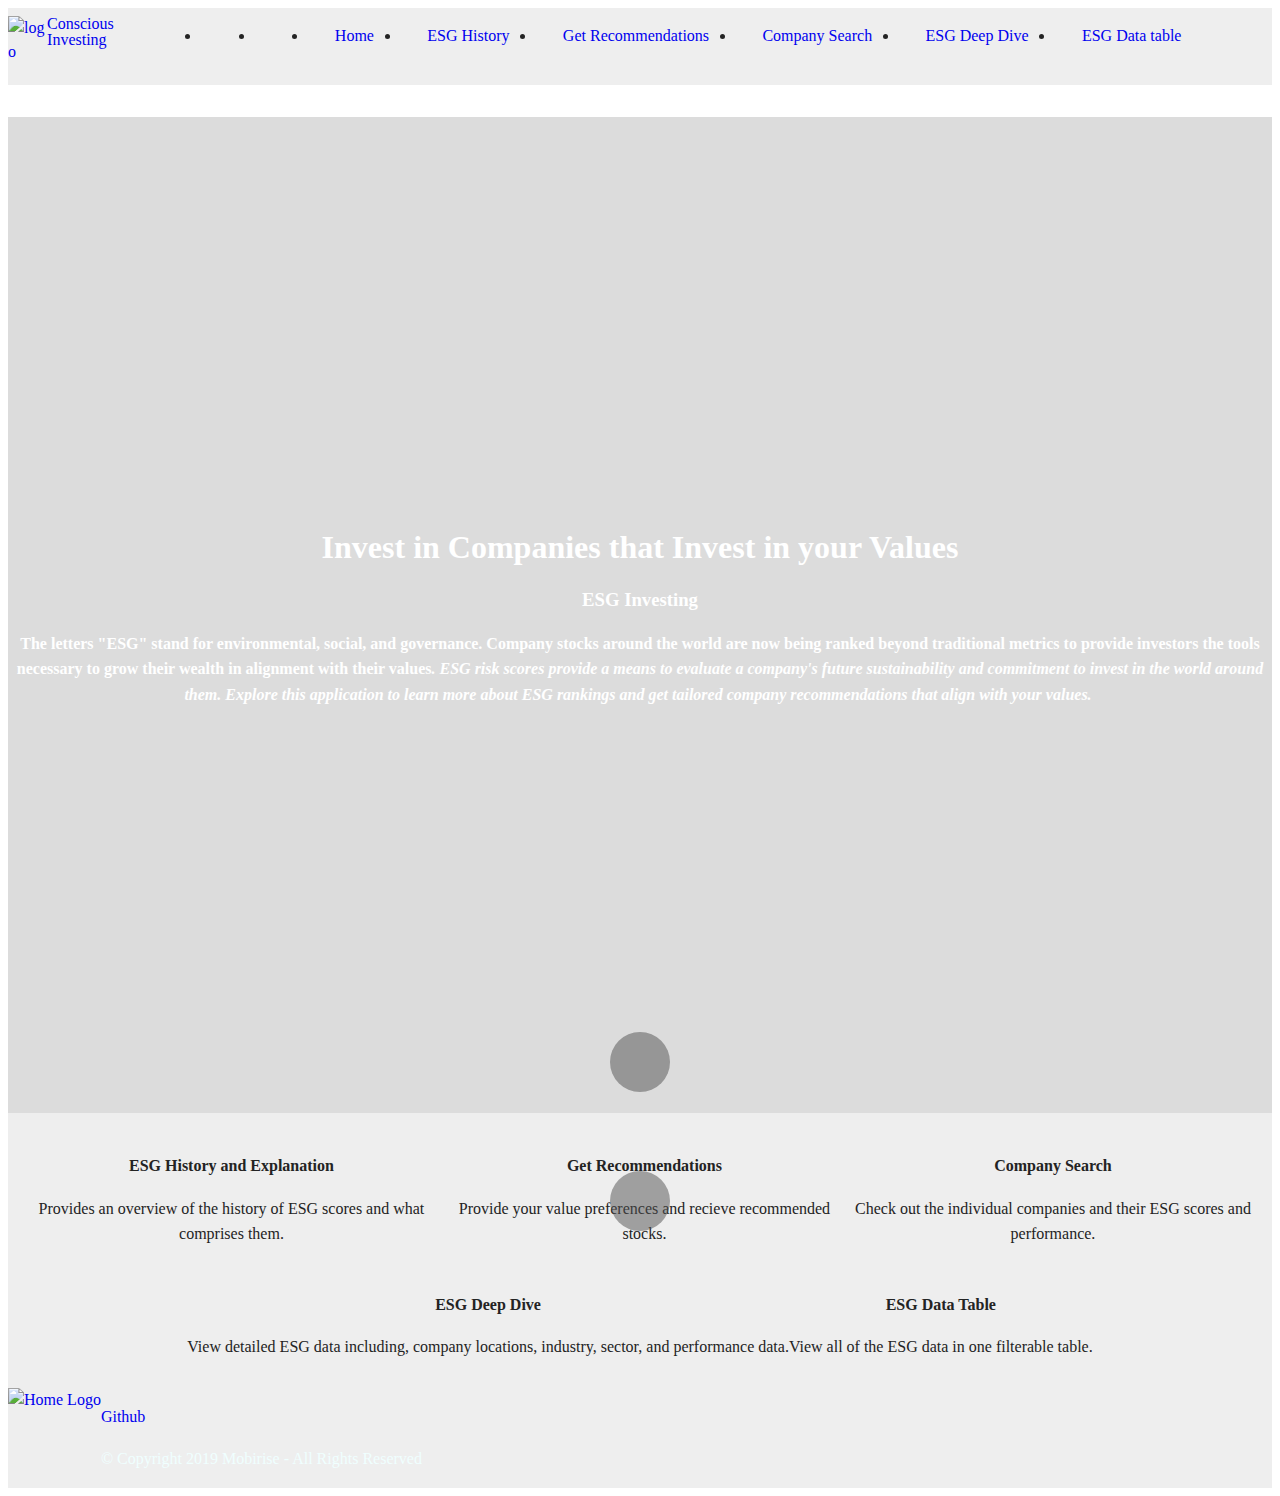
==== commit de890dd6: "changed alt text of footer" ====
--- a/ESG/templates/index.html
+++ b/ESG/templates/index.html
@@ -248,12 +248,12 @@
         <div class="row">
             <div class="media-wrap">
                 <a href="https://conscious-investing-v2.herokuapp.com/">
-                    <img src="../static/css/assets/images/landing-page-image-1-192x155.png" alt="Mobirise" title="">
+                    <img src="../static/css/assets/images/landing-page-image-1-192x155.png" alt="Home Logo" title="Home">
                 </a>
             </div>
             <div>
 
-                <p class="mbr-text"><a href="https://github.com/williamjones0706/Councious_Investing">Github
+                <p class="mbr-text"><a href="https://github.com/williamjones0706/Conscious_Investing">Github
                     </a></p>
                 </a></p>
                 <p class="mbr-text" style="color:azure">
--- a/ESG/static/css/assets/theme/css/style.css
+++ b/ESG/static/css/assets/theme/css/style.css
@@ -0,0 +1,1070 @@
+/*!
+ * Mobirise v4 theme (https://mobirise.com/)
+ * Copyright 2017 Mobirise
+ */
+section {
+  background-color: #eeeeee; }
+
+body {
+  font-style: normal;
+  line-height: 1.5; }
+
+section,
+.container,
+.container-fluid {
+  position: relative;
+  word-wrap: break-word; }
+
+a.mbr-iconfont:hover {
+  text-decoration: none; }
+
+.article .lead p,
+.article .lead ul,
+.article .lead ol,
+.article .lead pre,
+.article .lead blockquote {
+  margin-bottom: 0; }
+
+ul,
+ol,
+pre,
+blockquote {
+  margin-bottom: 2.3125rem; }
+
+pre {
+  background: #f4f4f4;
+  padding: 10px 24px;
+  white-space: pre-wrap; }
+
+.inactive {
+  -webkit-user-select: none;
+  -moz-user-select: none;
+  -ms-user-select: none;
+  user-select: none;
+  pointer-events: none;
+  -webkit-user-drag: none;
+  user-drag: none; }
+
+.mbr-section__comments .row {
+  justify-content: center;
+  -webkit-justify-content: center; }
+
+a {
+  font-style: normal;
+  font-weight: 400;
+  cursor: pointer; }
+  a, a:hover {
+    text-decoration: none; }
+
+figure {
+  margin-bottom: 0; }
+
+body {
+  color: #232323; }
+
+h1,
+h2,
+h3,
+h4,
+h5,
+h6,
+.h1,
+.h2,
+.h3,
+.h4,
+.h5,
+.h6,
+.display-1,
+.display-2,
+.display-3,
+.display-4 {
+  line-height: 1;
+  word-break: break-word;
+  word-wrap: break-word; }
+
+.mbr-section-title {
+  font-style: normal;
+  line-height: 1.2; }
+
+.mbr-section-subtitle {
+  line-height: 1.3; }
+
+.mbr-text {
+  font-style: normal;
+  line-height: 1.6; }
+
+b,
+strong {
+  font-weight: bold; }
+
+blockquote {
+  padding: 10px 0 10px 20px;
+  position: relative;
+  border-left: 2px solid;
+  border-color: #ff3366; }
+
+input:-webkit-autofill, input:-webkit-autofill:hover, input:-webkit-autofill:focus, input:-webkit-autofill:active {
+  transition-delay: 9999s;
+  transition-property: background-color, color; }
+
+textarea[type='hidden'] {
+  display: none; }
+
+body {
+  position: relative; }
+
+section {
+  background-position: 50% 50%;
+  background-repeat: no-repeat;
+  background-size: cover; }
+  section .mbr-background-video,
+  section .mbr-background-video-preview {
+    position: absolute;
+    bottom: 0;
+    left: 0;
+    right: 0;
+    top: 0; }
+
+.hidden {
+  visibility: hidden; }
+
+.mbr-z-index20 {
+  z-index: 20; }
+
+/*! Base colors */
+.mbr-white {
+  color: #ffffff; }
+
+.mbr-black {
+  color: #000000; }
+
+.mbr-bg-white {
+  background-color: #ffffff; }
+
+.mbr-bg-black {
+  background-color: #000000; }
+
+/*! Text-aligns */
+.align-left {
+  text-align: left; }
+
+.align-center {
+  text-align: center; }
+
+.align-right {
+  text-align: right; }
+
+@media (max-width: 767px) {
+  .align-left,
+  .align-center,
+  .align-right,
+  .mbr-section-btn,
+  .mbr-section-title {
+    text-align: center; } }
+/*! Font-weight  */
+.mbr-light {
+  font-weight: 300; }
+
+.mbr-regular {
+  font-weight: 400; }
+
+.mbr-semibold {
+  font-weight: 500; }
+
+.mbr-bold {
+  font-weight: 700; }
+
+/*! Media  */
+.media-size-item {
+  -webkit-flex: 1 1 auto;
+  -moz-flex: 1 1 auto;
+  -ms-flex: 1 1 auto;
+  -o-flex: 1 1 auto;
+  flex: 1 1 auto; }
+
+.media-content {
+  -webkit-flex-basis: 100%;
+  flex-basis: 100%; }
+
+.media-container-row {
+  display: -ms-flexbox;
+  display: -webkit-flex;
+  display: flex;
+  -webkit-flex-direction: row;
+  -ms-flex-direction: row;
+  flex-direction: row;
+  -webkit-flex-wrap: wrap;
+  -ms-flex-wrap: wrap;
+  flex-wrap: wrap;
+  -webkit-justify-content: center;
+  -ms-flex-pack: center;
+  justify-content: center;
+  -webkit-align-content: center;
+  -ms-flex-line-pack: center;
+  align-content: center;
+  -webkit-align-items: start;
+  -ms-flex-align: start;
+  align-items: start; }
+  .media-container-row .media-size-item {
+    width: 400px; }
+
+.media-container-column {
+  display: -ms-flexbox;
+  display: -webkit-flex;
+  display: flex;
+  -webkit-flex-direction: column;
+  -ms-flex-direction: column;
+  flex-direction: column;
+  -webkit-flex-wrap: wrap;
+  -ms-flex-wrap: wrap;
+  flex-wrap: wrap;
+  -webkit-justify-content: center;
+  -ms-flex-pack: center;
+  justify-content: center;
+  -webkit-align-content: center;
+  -ms-flex-line-pack: center;
+  align-content: center;
+  -webkit-align-items: stretch;
+  -ms-flex-align: stretch;
+  align-items: stretch; }
+  .media-container-column > * {
+    width: 100%; }
+
+@media (min-width: 992px) {
+  .media-container-row {
+    -webkit-flex-wrap: nowrap;
+    -ms-flex-wrap: nowrap;
+    flex-wrap: nowrap; } }
+figure {
+  overflow: hidden; }
+
+figure[mbr-media-size] {
+  transition: width 0.1s; }
+
+.mbr-figure img,
+.mbr-figure iframe {
+  display: block;
+  width: 100%; }
+
+.card {
+  background-color: transparent;
+  border: none; }
+
+.card-box {
+  width: 100%; }
+
+.card-img {
+  text-align: center;
+  flex-shrink: 0;
+  -webkit-flex-shrink: 0; }
+
+.media {
+  max-width: 100%;
+  margin: 0 auto; }
+
+.mbr-figure {
+  -ms-flex-item-align: center;
+  -ms-grid-row-align: center;
+  -webkit-align-self: center;
+  align-self: center; }
+
+.media-container > div {
+  max-width: 100%; }
+
+.mbr-figure img,
+.card-img img {
+  width: 100%; }
+
+@media (max-width: 991px) {
+  .media-size-item {
+    width: auto !important; }
+
+  .media {
+    width: auto; }
+
+  .mbr-figure {
+    width: 100% !important; } }
+/*! Buttons */
+.btn {
+  font-weight: 500;
+  border-width: 2px;
+  font-style: normal;
+  letter-spacing: 1px;
+  margin: .4rem .8rem;
+  white-space: normal;
+  -webkit-transition: all .3s ease-in-out;
+  -moz-transition: all .3s ease-in-out;
+  transition: all .3s ease-in-out;
+  display: inline-flex;
+  align-items: center;
+  justify-content: center;
+  word-break: break-word;
+  -webkit-align-items: center;
+  -webkit-justify-content: center;
+  display: -webkit-inline-flex; }
+
+.btn-sm {
+  font-weight: 500;
+  letter-spacing: 1px;
+  -webkit-transition: all .3s ease-in-out;
+  -moz-transition: all .3s ease-in-out;
+  transition: all .3s ease-in-out; }
+
+.btn-md {
+  font-weight: 500;
+  letter-spacing: 1px;
+  margin: .4rem .8rem !important;
+  -webkit-transition: all .3s ease-in-out;
+  -moz-transition: all .3s ease-in-out;
+  transition: all .3s ease-in-out; }
+
+.btn-lg {
+  font-weight: 500;
+  letter-spacing: 1px;
+  margin: .4rem .8rem !important;
+  -webkit-transition: all .3s ease-in-out;
+  -moz-transition: all .3s ease-in-out;
+  transition: all .3s ease-in-out; }
+
+.mbr-section-btn {
+  margin-left: -0.25rem;
+  margin-right: -0.25rem;
+  font-size: 0; }
+
+nav .mbr-section-btn {
+  margin-left: 0rem;
+  margin-right: 0rem; }
+
+.btn-form {
+  border-radius: 0; }
+  .btn-form:hover {
+    cursor: pointer; }
+
+/*! Btn icon margin */
+.btn .mbr-iconfont,
+.btn.btn-sm .mbr-iconfont {
+  cursor: pointer;
+  margin-right: 0.5rem; }
+
+.btn.btn-md .mbr-iconfont,
+.btn.btn-md .mbr-iconfont {
+  margin-right: 0.8rem; }
+
+.mbr-regular {
+  font-weight: 400; }
+
+.mbr-semibold {
+  font-weight: 500; }
+
+.mbr-bold {
+  font-weight: 700; }
+
+[type='submit'] {
+  -webkit-appearance: none; }
+
+/*! Full-screen */
+.mbr-fullscreen .mbr-overlay {
+  min-height: 100vh; }
+
+.mbr-fullscreen {
+  display: flex;
+  display: -webkit-flex;
+  display: -moz-flex;
+  display: -ms-flex;
+  display: -o-flex;
+  align-items: center;
+  -webkit-align-items: center;
+  min-height: 100vh;
+  padding-top: 3rem;
+  padding-bottom: 3rem;
+  margin-top: 2rem; }
+
+/*! Map */
+.map {
+  height: 25rem;
+  position: relative; }
+  .map iframe {
+    width: 100%;
+    height: 100%; }
+
+.mbr-overlay {
+  background-color: #000;
+  bottom: 0;
+  left: 0;
+  opacity: .5;
+  position: absolute;
+  right: 0;
+  top: 0;
+  z-index: 0;
+  pointer-events: none; }
+
+/* Form */
+blockquote {
+  font-style: italic;
+  padding: 10px 0 10px 20px;
+  font-size: 1.09rem;
+  position: relative;
+  border-width: 3px; }
+
+.form-control {
+  background-color: #f5f5f5;
+  box-shadow: none;
+  color: #565656;
+  line-height: 1.43;
+  min-height: 3.5em;
+  padding: 1.07em .5em; }
+  .form-control, .form-control:focus {
+    border: 1px solid #e8e8e8; }
+  .form-active .form-control:invalid {
+    border-color: red; }
+
+.form-control-label {
+  position: relative;
+  cursor: pointer;
+  margin-bottom: .357em;
+  padding: 0; }
+
+.alert {
+  color: #ffffff;
+  border-radius: 0;
+  border: 0;
+  font-size: .875rem;
+  line-height: 1.5;
+  margin-bottom: 1.875rem;
+  padding: 1.25rem;
+  position: relative; }
+  .alert.alert-form::after {
+    background-color: inherit;
+    bottom: -7px;
+    content: "";
+    display: block;
+    height: 14px;
+    left: 50%;
+    margin-left: -7px;
+    position: absolute;
+    transform: rotate(45deg);
+    width: 14px;
+    -webkit-transform: rotate(45deg); }
+
+.form-asterisk {
+  font-family: initial;
+  position: absolute;
+  top: -2px;
+  font-weight: normal; }
+
+/*! Scroll to top arrow */
+#scrollToTop a i:before {
+  content: '';
+  position: absolute;
+  height: 40%;
+  top: 25%;
+  background: #fff;
+  width: 2px;
+  left: calc(50% - 1px); }
+#scrollToTop a i:after {
+  content: '';
+  position: absolute;
+  display: block;
+  border-top: 2px solid #fff;
+  border-right: 2px solid #fff;
+  width: 40%;
+  height: 40%;
+  left: 30%;
+  bottom: 30%;
+  transform: rotate(135deg);
+  -webkit-transform: rotate(135deg); }
+
+.mbr-arrow-up {
+  bottom: 25px;
+  right: 90px;
+  position: fixed;
+  text-align: right;
+  z-index: 5000;
+  color: #ffffff;
+  font-size: 32px;
+  transform: rotate(180deg);
+  -webkit-transform: rotate(180deg); }
+
+.mbr-arrow-up a {
+  background: rgba(0, 0, 0, 0.2);
+  border-radius: 3px;
+  color: #fff;
+  display: inline-block;
+  height: 60px;
+  width: 60px;
+  outline-style: none !important;
+  position: relative;
+  text-decoration: none;
+  transition: all 0.3s ease-in-out;
+  cursor: pointer;
+  text-align: center; }
+  .mbr-arrow-up a:hover {
+    background-color: rgba(0, 0, 0, 0.4); }
+  .mbr-arrow-up a i {
+    line-height: 60px; }
+
+.mbr-arrow-up-icon {
+  display: block;
+  color: #fff; }
+
+.mbr-arrow-up-icon::before {
+  content: '\203a';
+  display: inline-block;
+  font-family: serif;
+  font-size: 32px;
+  line-height: 1;
+  font-style: normal;
+  position: relative;
+  top: 6px;
+  left: -4px;
+  -webkit-transform: rotate(-90deg);
+  transform: rotate(-90deg); }
+
+/*! Arrow Down */
+.mbr-arrow {
+  position: absolute;
+  bottom: 45px;
+  left: 50%;
+  width: 60px;
+  height: 60px;
+  cursor: pointer;
+  background-color: rgba(80, 80, 80, 0.5);
+  border-radius: 50%;
+  -webkit-transform: translateX(-50%);
+  transform: translateX(-50%); }
+  .mbr-arrow > a {
+    display: inline-block;
+    text-decoration: none;
+    outline-style: none;
+    -webkit-animation: arrowdown 1.7s ease-in-out infinite;
+    animation: arrowdown 1.7s ease-in-out infinite; }
+    .mbr-arrow > a > i {
+      position: absolute;
+      top: -2px;
+      left: 15px;
+      font-size: 2rem; }
+
+@keyframes arrowdown {
+  0% {
+    transform: translateY(0px);
+    -webkit-transform: translateY(0px); }
+  50% {
+    transform: translateY(-5px);
+    -webkit-transform: translateY(-5px); }
+  100% {
+    transform: translateY(0px);
+    -webkit-transform: translateY(0px); } }
+@-webkit-keyframes arrowdown {
+  0% {
+    transform: translateY(0px);
+    -webkit-transform: translateY(0px); }
+  50% {
+    transform: translateY(-5px);
+    -webkit-transform: translateY(-5px); }
+  100% {
+    transform: translateY(0px);
+    -webkit-transform: translateY(0px); } }
+@media (max-width: 500px) {
+  .mbr-arrow-up {
+    left: 50%;
+    right: auto;
+    transform: translateX(-50%) rotate(180deg);
+    -webkit-transform: translateX(-50%) rotate(180deg); } }
+/*Gradients animation*/
+@keyframes gradient-animation {
+  from {
+    background-position: 0% 100%;
+    animation-timing-function: ease-in-out; }
+  to {
+    background-position: 100% 0%;
+    animation-timing-function: ease-in-out; } }
+@-webkit-keyframes gradient-animation {
+  from {
+    background-position: 0% 100%;
+    animation-timing-function: ease-in-out; }
+  to {
+    background-position: 100% 0%;
+    animation-timing-function: ease-in-out; } }
+.bg-gradient {
+  background-size: 200% 200%;
+  animation: gradient-animation 5s infinite alternate;
+  -webkit-animation: gradient-animation 5s infinite alternate; }
+
+.menu .navbar-brand {
+  display: -webkit-flex; }
+  .menu .navbar-brand span {
+    display: flex;
+    display: -webkit-flex; }
+  .menu .navbar-brand .navbar-caption-wrap {
+    display: -webkit-flex; }
+  .menu .navbar-brand .navbar-logo img {
+    display: -webkit-flex; }
+@media (min-width: 768px) and (max-width: 1023px) {
+  .menu .navbar-toggleable-sm .navbar-nav {
+    display: -webkit-box;
+    display: -webkit-flex;
+    display: -ms-flexbox; } }
+@media (max-width: 1023px) {
+  .menu .navbar-collapse {
+    max-height: 93.5vh; }
+    .menu .navbar-collapse.show {
+      overflow: auto; } }
+@media (min-width: 1024px) {
+  .menu .navbar-nav.nav-dropdown {
+    display: -webkit-flex; }
+  .menu .navbar-toggleable-sm .navbar-collapse {
+    display: -webkit-flex !important; }
+  .menu .collapsed .navbar-collapse {
+    max-height: 93.5vh; }
+    .menu .collapsed .navbar-collapse.show {
+      overflow: auto; } }
+@media (max-width: 767px) {
+  .menu .navbar-collapse {
+    max-height: 80vh; } }
+
+/* Others*/
+.note-check a[data-value=Rubik] {
+  font-style: normal; }
+
+.mbr-arrow a {
+  color: #ffffff; }
+
+@media (max-width: 767px) {
+  .mbr-arrow {
+    display: none; } }
+.navbar {
+  display: -webkit-flex;
+  -webkit-flex-wrap: wrap;
+  -webkit-align-items: center;
+  -webkit-justify-content: space-between; }
+
+.navbar-collapse {
+  -webkit-flex-basis: 100%;
+  -webkit-flex-grow: 1;
+  -webkit-align-items: center; }
+
+.nav-dropdown .link {
+  padding: 0.667em 1.667em !important;
+  margin: 0 !important; }
+
+.nav {
+  display: -webkit-flex;
+  -webkit-flex-wrap: wrap; }
+
+.row {
+  display: -webkit-flex;
+  -webkit-flex-wrap: wrap; }
+
+.justify-content-center {
+  -webkit-justify-content: center; }
+
+.form-inline {
+  display: -webkit-flex;
+  -webkit-flex-flow: row wrap;
+  -webkit-align-items: center; }
+
+.card-wrapper {
+  -webkit-flex: 1; }
+
+.carousel-control {
+  z-index: 10;
+  display: -webkit-flex;
+  -webkit-align-items: center;
+  -webkit-justify-content: center; }
+
+.carousel-controls {
+  display: -webkit-flex; }
+
+.media {
+  display: -webkit-flex; }
+
+.form-group:focus {
+  outline: none; }
+
+.jq-selectbox__select {
+  padding: 1.07em 0.5em;
+  position: absolute;
+  top: 0;
+  left: 0;
+  width: 100%; }
+
+.jq-selectbox__dropdown {
+  position: absolute;
+  top: 100% !important;
+  left: 0 !important;
+  width: 100% !important; }
+
+.jq-selectbox__trigger-arrow {
+  transform: translateY(-50%); }
+
+.jq-selectbox li {
+  padding: 1.07em 0.5em; }
+
+input[type='range'] {
+  padding-left: 0 !important;
+  padding-right: 0 !important; }
+
+.modal-dialog,
+.modal-content {
+  height: 100%; }
+
+.modal-dialog .carousel-inner {
+  height: calc(100vh - 1.75rem); }
+  @media (max-width: 575px) {
+    .modal-dialog .carousel-inner {
+      height: calc(100vh - 1rem); } }
+
+.carousel-item {
+  text-align: center; }
+
+.carousel-item img {
+  margin: auto; }
+
+.navbar-toggler {
+  -webkit-align-self: flex-start;
+  -ms-flex-item-align: start;
+  align-self: flex-start;
+  padding: 0.25rem 0.75rem;
+  font-size: 1.25rem;
+  line-height: 1;
+  background: transparent;
+  border: 1px solid transparent;
+  -webkit-border-radius: 0.25rem;
+  border-radius: 0.25rem; }
+
+.navbar-toggler:focus,
+.navbar-toggler:hover {
+  text-decoration: none; }
+
+.navbar-toggler-icon {
+  display: inline-block;
+  width: 1.5em;
+  height: 1.5em;
+  vertical-align: middle;
+  content: '';
+  background: no-repeat center center;
+  -webkit-background-size: 100% 100%;
+  -o-background-size: 100% 100%;
+  background-size: 100% 100%; }
+
+.navbar-toggler-left {
+  position: absolute;
+  left: 1rem; }
+
+.navbar-toggler-right {
+  position: absolute;
+  right: 1rem; }
+
+@media (max-width: 575px) {
+  .navbar-toggleable .navbar-nav .dropdown-menu {
+    position: static;
+    float: none; }
+
+  .navbar-toggleable > .container {
+    padding-right: 0;
+    padding-left: 0; } }
+@media (min-width: 576px) {
+  .navbar-toggleable {
+    -webkit-box-orient: horizontal;
+    -webkit-box-direction: normal;
+    -webkit-flex-direction: row;
+    -ms-flex-direction: row;
+    flex-direction: row;
+    -webkit-flex-wrap: nowrap;
+    -ms-flex-wrap: nowrap;
+    flex-wrap: nowrap;
+    -webkit-box-align: center;
+    -webkit-align-items: center;
+    -ms-flex-align: center;
+    align-items: center; }
+
+  .navbar-toggleable .navbar-nav {
+    -webkit-box-orient: horizontal;
+    -webkit-box-direction: normal;
+    -webkit-flex-direction: row;
+    -ms-flex-direction: row;
+    flex-direction: row; }
+
+  .navbar-toggleable .navbar-nav .nav-link {
+    padding-right: 0.5rem;
+    padding-left: 0.5rem; }
+
+  .navbar-toggleable > .container {
+    display: -webkit-box;
+    display: -webkit-flex;
+    display: -ms-flexbox;
+    display: flex;
+    -webkit-flex-wrap: nowrap;
+    -ms-flex-wrap: nowrap;
+    flex-wrap: nowrap;
+    -webkit-box-align: center;
+    -webkit-align-items: center;
+    -ms-flex-align: center;
+    align-items: center; }
+
+  .navbar-toggleable .navbar-collapse {
+    display: -webkit-box !important;
+    display: -webkit-flex !important;
+    display: -ms-flexbox !important;
+    display: flex !important;
+    width: 100%; }
+
+  .navbar-toggleable .navbar-toggler {
+    display: none; } }
+@media (max-width: 767px) {
+  .navbar-toggleable-sm .navbar-nav .dropdown-menu {
+    position: static;
+    float: none; }
+
+  .navbar-toggleable-sm > .container {
+    padding-right: 0;
+    padding-left: 0; } }
+@media (min-width: 768px) {
+  .navbar-toggleable-sm {
+    -webkit-box-orient: horizontal;
+    -webkit-box-direction: normal;
+    -webkit-flex-direction: row;
+    -ms-flex-direction: row;
+    flex-direction: row;
+    -webkit-flex-wrap: nowrap;
+    -ms-flex-wrap: nowrap;
+    flex-wrap: nowrap;
+    -webkit-box-align: center;
+    -webkit-align-items: center;
+    -ms-flex-align: center;
+    align-items: center; }
+
+  .navbar-toggleable-sm .navbar-nav {
+    -webkit-box-orient: horizontal;
+    -webkit-box-direction: normal;
+    -webkit-flex-direction: row;
+    -ms-flex-direction: row;
+    flex-direction: row; }
+
+  .navbar-toggleable-sm .navbar-nav .nav-link {
+    padding-right: 0.5rem;
+    padding-left: 0.5rem; }
+
+  .navbar-toggleable-sm > .container {
+    display: -webkit-box;
+    display: -webkit-flex;
+    display: -ms-flexbox;
+    display: flex;
+    -webkit-flex-wrap: nowrap;
+    -ms-flex-wrap: nowrap;
+    flex-wrap: nowrap;
+    -webkit-box-align: center;
+    -webkit-align-items: center;
+    -ms-flex-align: center;
+    align-items: center; }
+
+  .navbar-toggleable-sm .navbar-collapse {
+    display: none;
+    width: 100%; }
+
+  .navbar-toggleable-sm .navbar-toggler {
+    display: none; } }
+@media (max-width: 1023px) {
+  .navbar-toggleable-md .navbar-nav .dropdown-menu {
+    position: static;
+    float: none; }
+
+  .navbar-toggleable-md > .container {
+    padding-right: 0;
+    padding-left: 0; } }
+@media (min-width: 1024px) {
+  .navbar-toggleable-md {
+    -webkit-box-orient: horizontal;
+    -webkit-box-direction: normal;
+    -webkit-flex-direction: row;
+    -ms-flex-direction: row;
+    flex-direction: row;
+    -webkit-flex-wrap: nowrap;
+    -ms-flex-wrap: nowrap;
+    flex-wrap: nowrap;
+    -webkit-box-align: center;
+    -webkit-align-items: center;
+    -ms-flex-align: center;
+    align-items: center; }
+
+  .navbar-toggleable-md .navbar-nav {
+    -webkit-box-orient: horizontal;
+    -webkit-box-direction: normal;
+    -webkit-flex-direction: row;
+    -ms-flex-direction: row;
+    flex-direction: row; }
+
+  .navbar-toggleable-md .navbar-nav .nav-link {
+    padding-right: 0.5rem;
+    padding-left: 0.5rem; }
+
+  .navbar-toggleable-md > .container {
+    display: -webkit-box;
+    display: -webkit-flex;
+    display: -ms-flexbox;
+    display: flex;
+    -webkit-flex-wrap: nowrap;
+    -ms-flex-wrap: nowrap;
+    flex-wrap: nowrap;
+    -webkit-box-align: center;
+    -webkit-align-items: center;
+    -ms-flex-align: center;
+    align-items: center; }
+
+  .navbar-toggleable-md .navbar-collapse {
+    display: -webkit-box !important;
+    display: -webkit-flex !important;
+    display: -ms-flexbox !important;
+    display: flex !important;
+    width: 100%; }
+
+  .navbar-toggleable-md .navbar-toggler {
+    display: none; } }
+@media (max-width: 1199px) {
+  .navbar-toggleable-lg .navbar-nav .dropdown-menu {
+    position: static;
+    float: none; }
+
+  .navbar-toggleable-lg > .container {
+    padding-right: 0;
+    padding-left: 0; } }
+@media (min-width: 1200px) {
+  .navbar-toggleable-lg {
+    -webkit-box-orient: horizontal;
+    -webkit-box-direction: normal;
+    -webkit-flex-direction: row;
+    -ms-flex-direction: row;
+    flex-direction: row;
+    -webkit-flex-wrap: nowrap;
+    -ms-flex-wrap: nowrap;
+    flex-wrap: nowrap;
+    -webkit-box-align: center;
+    -webkit-align-items: center;
+    -ms-flex-align: center;
+    align-items: center; }
+
+  .navbar-toggleable-lg .navbar-nav {
+    -webkit-box-orient: horizontal;
+    -webkit-box-direction: normal;
+    -webkit-flex-direction: row;
+    -ms-flex-direction: row;
+    flex-direction: row; }
+
+  .navbar-toggleable-lg .navbar-nav .nav-link {
+    padding-right: 0.5rem;
+    padding-left: 0.5rem; }
+
+  .navbar-toggleable-lg > .container {
+    display: -webkit-box;
+    display: -webkit-flex;
+    display: -ms-flexbox;
+    display: flex;
+    -webkit-flex-wrap: nowrap;
+    -ms-flex-wrap: nowrap;
+    flex-wrap: nowrap;
+    -webkit-box-align: center;
+    -webkit-align-items: center;
+    -ms-flex-align: center;
+    align-items: center; }
+
+  .navbar-toggleable-lg .navbar-collapse {
+    display: -webkit-box !important;
+    display: -webkit-flex !important;
+    display: -ms-flexbox !important;
+    display: flex !important;
+    width: 100%; }
+
+  .navbar-toggleable-lg .navbar-toggler {
+    display: none; } }
+.navbar-toggleable-xl {
+  -webkit-box-orient: horizontal;
+  -webkit-box-direction: normal;
+  -webkit-flex-direction: row;
+  -ms-flex-direction: row;
+  flex-direction: row;
+  -webkit-flex-wrap: nowrap;
+  -ms-flex-wrap: nowrap;
+  flex-wrap: nowrap;
+  -webkit-box-align: center;
+  -webkit-align-items: center;
+  -ms-flex-align: center;
+  align-items: center; }
+
+.navbar-toggleable-xl .navbar-nav .dropdown-menu {
+  position: static;
+  float: none; }
+
+.navbar-toggleable-xl > .container {
+  padding-right: 0;
+  padding-left: 0; }
+
+.navbar-toggleable-xl .navbar-nav {
+  -webkit-box-orient: horizontal;
+  -webkit-box-direction: normal;
+  -webkit-flex-direction: row;
+  -ms-flex-direction: row;
+  flex-direction: row; }
+
+.navbar-toggleable-xl .navbar-nav .nav-link {
+  padding-right: 0.5rem;
+  padding-left: 0.5rem; }
+
+.navbar-toggleable-xl > .container {
+  display: -webkit-box;
+  display: -webkit-flex;
+  display: -ms-flexbox;
+  display: flex;
+  -webkit-flex-wrap: nowrap;
+  -ms-flex-wrap: nowrap;
+  flex-wrap: nowrap;
+  -webkit-box-align: center;
+  -webkit-align-items: center;
+  -ms-flex-align: center;
+  align-items: center; }
+
+.navbar-toggleable-xl .navbar-collapse {
+  display: -webkit-box !important;
+  display: -webkit-flex !important;
+  display: -ms-flexbox !important;
+  display: flex !important;
+  width: 100%; }
+
+.navbar-toggleable-xl .navbar-toggler {
+  display: none; }
+
+.card-img {
+  width: auto; }
+
+.menu .navbar.collapsed:not(.beta-menu) {
+  flex-direction: column;
+  -webkit-flex-direction: column; }
+
+.carousel-item.active,
+.carousel-item-next,
+.carousel-item-prev {
+  display: -webkit-box;
+  display: -webkit-flex;
+  display: -ms-flexbox;
+  display: flex; }
+
+.note-air-layout .dropup .dropdown-menu,
+.note-air-layout .navbar-fixed-bottom .dropdown .dropdown-menu {
+  bottom: initial !important; }
+
+html,
+body {
+  height: auto;
+  min-height: 100vh; }
+
+.dropup .dropdown-toggle::after {
+  display: none; }
+
+/*# sourceMappingURL=style.css.map */
+.engine {
+	position: absolute;
+	text-indent: -2400px;
+	text-align: center;
+	padding: 0;
+	top: 0;
+	left: -2400px;
+}